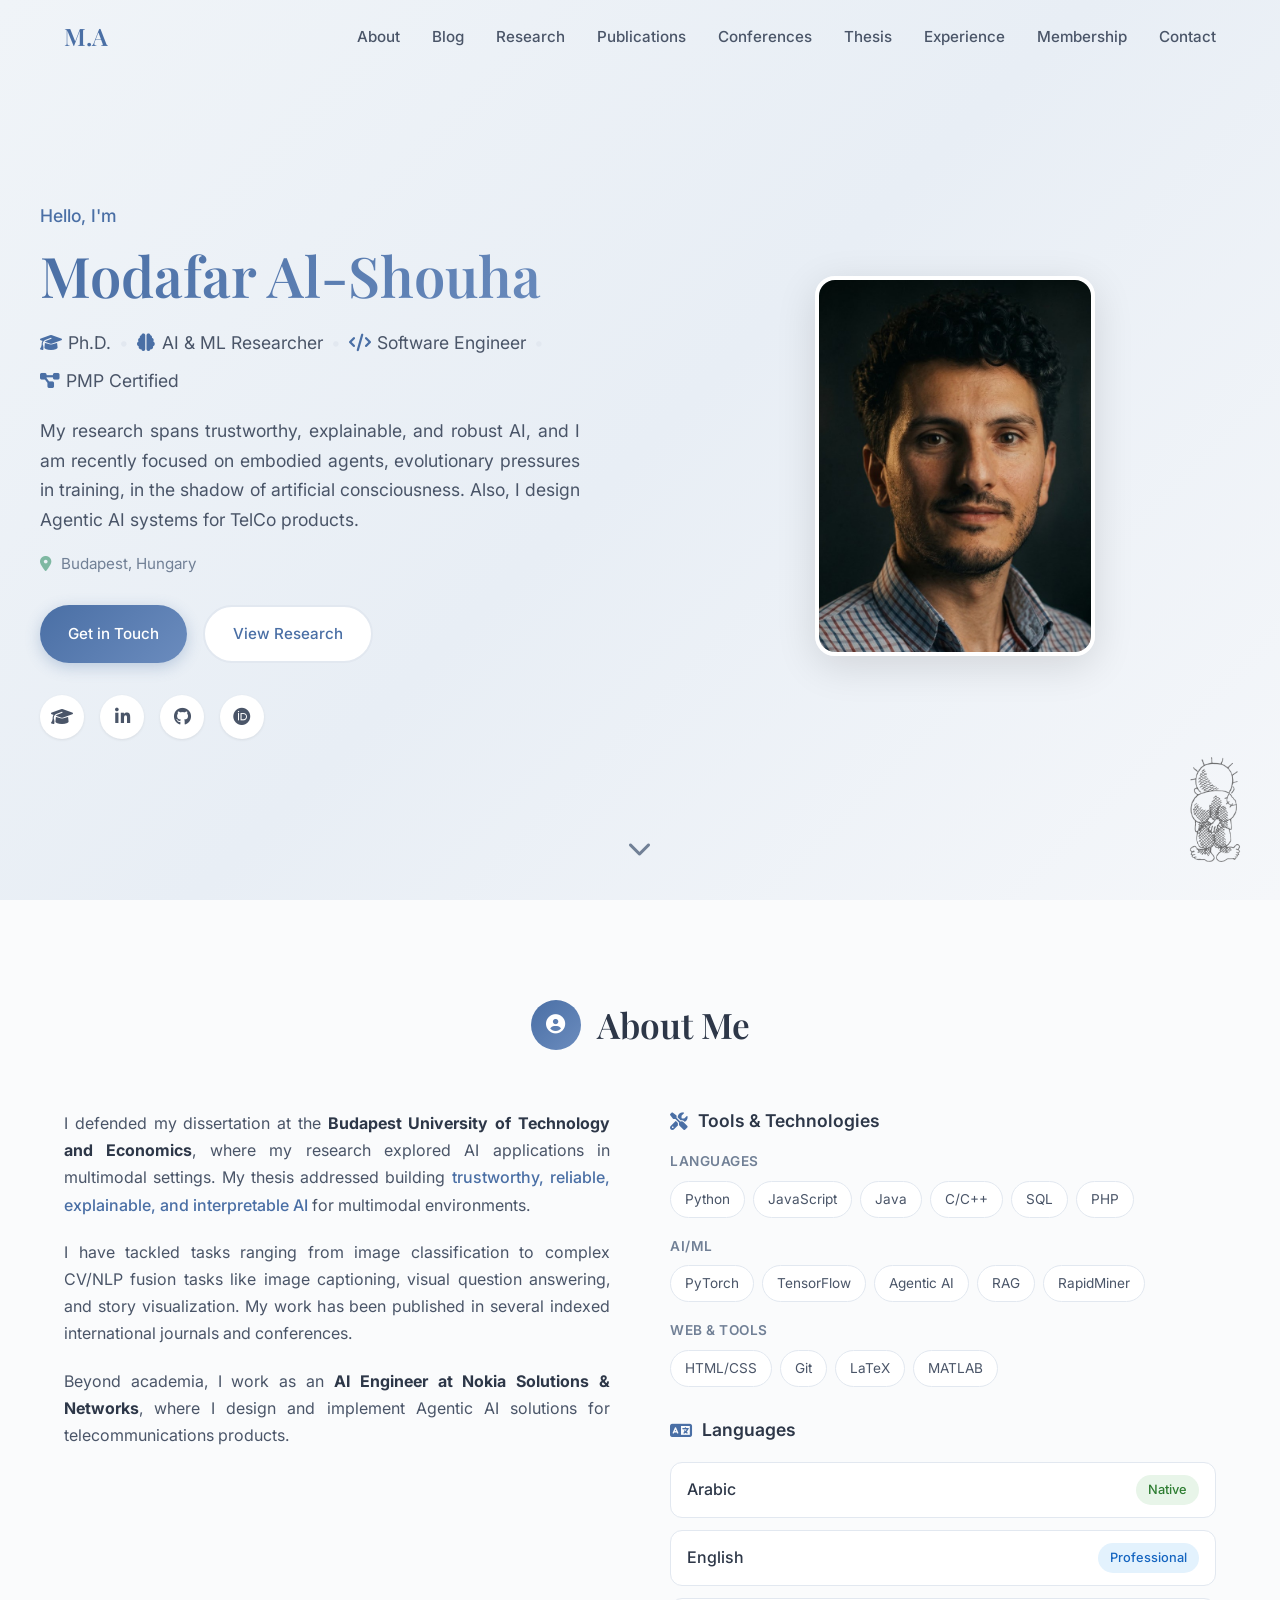
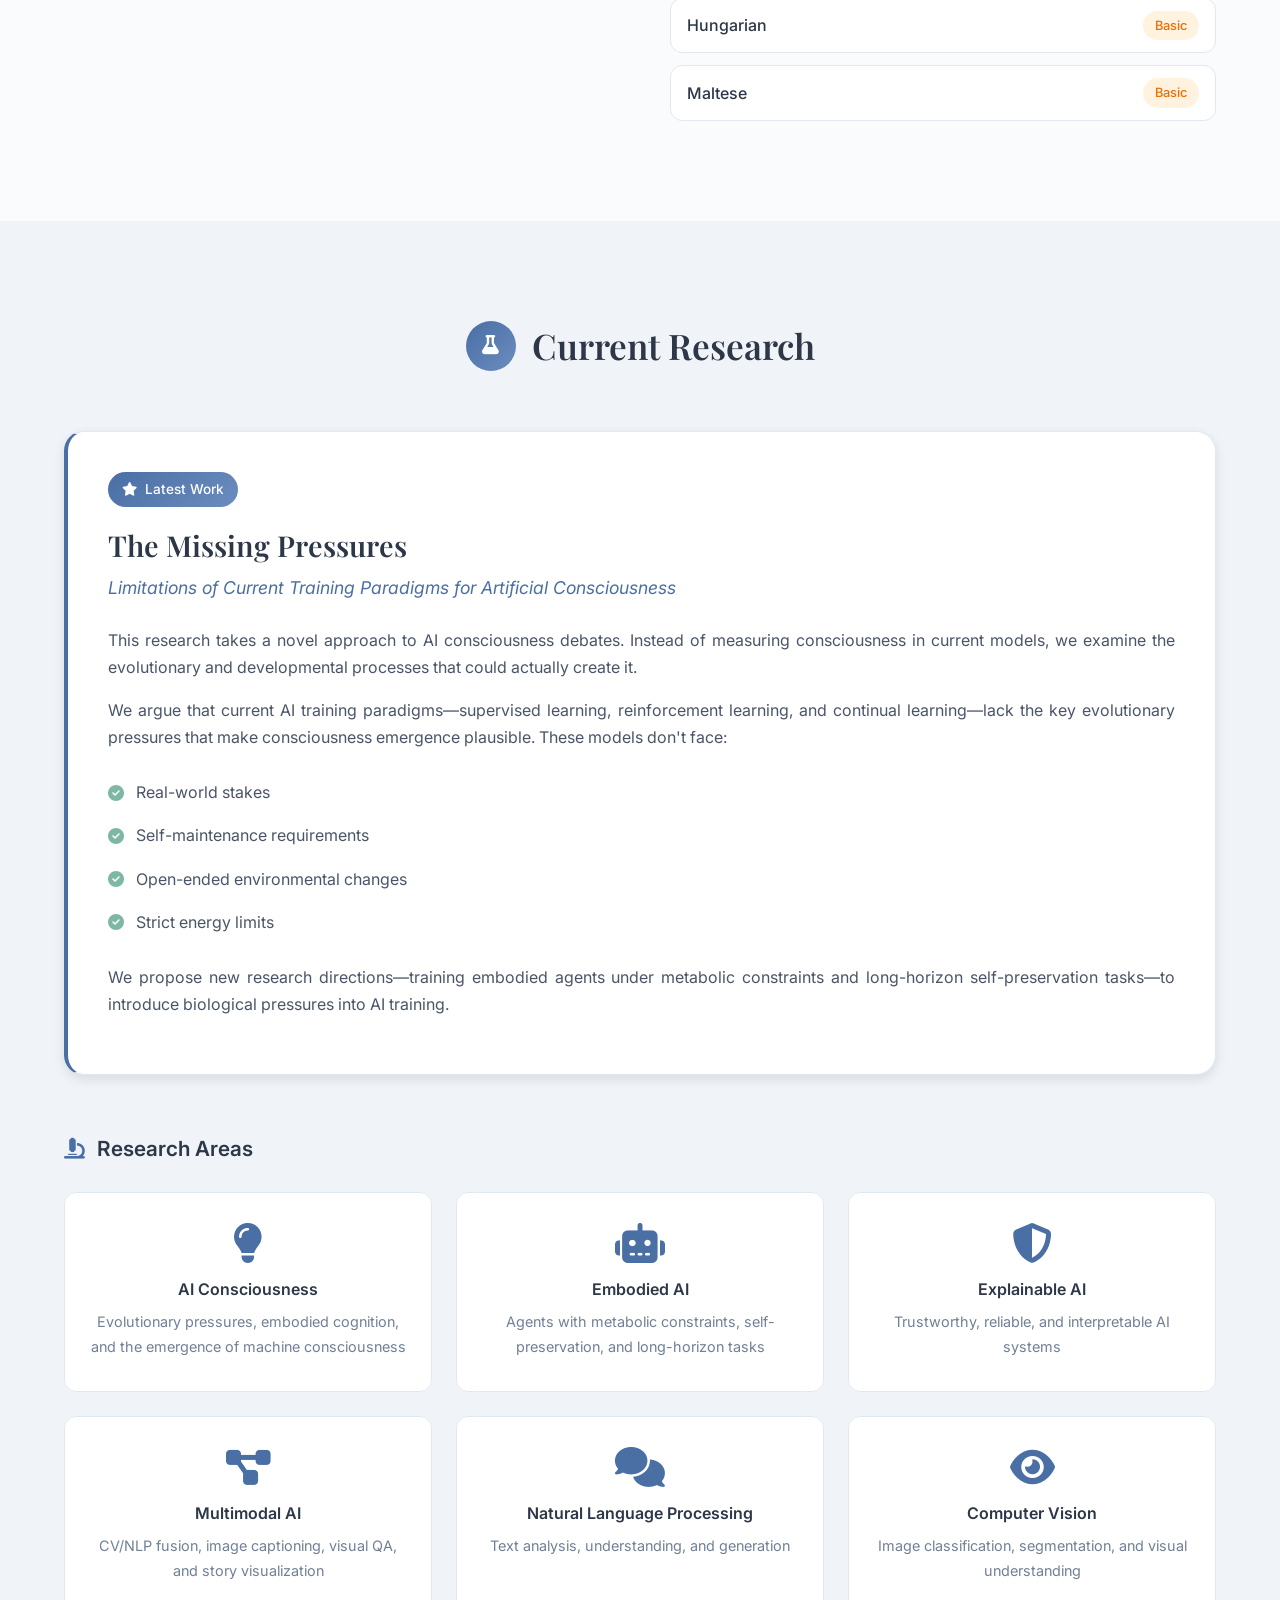
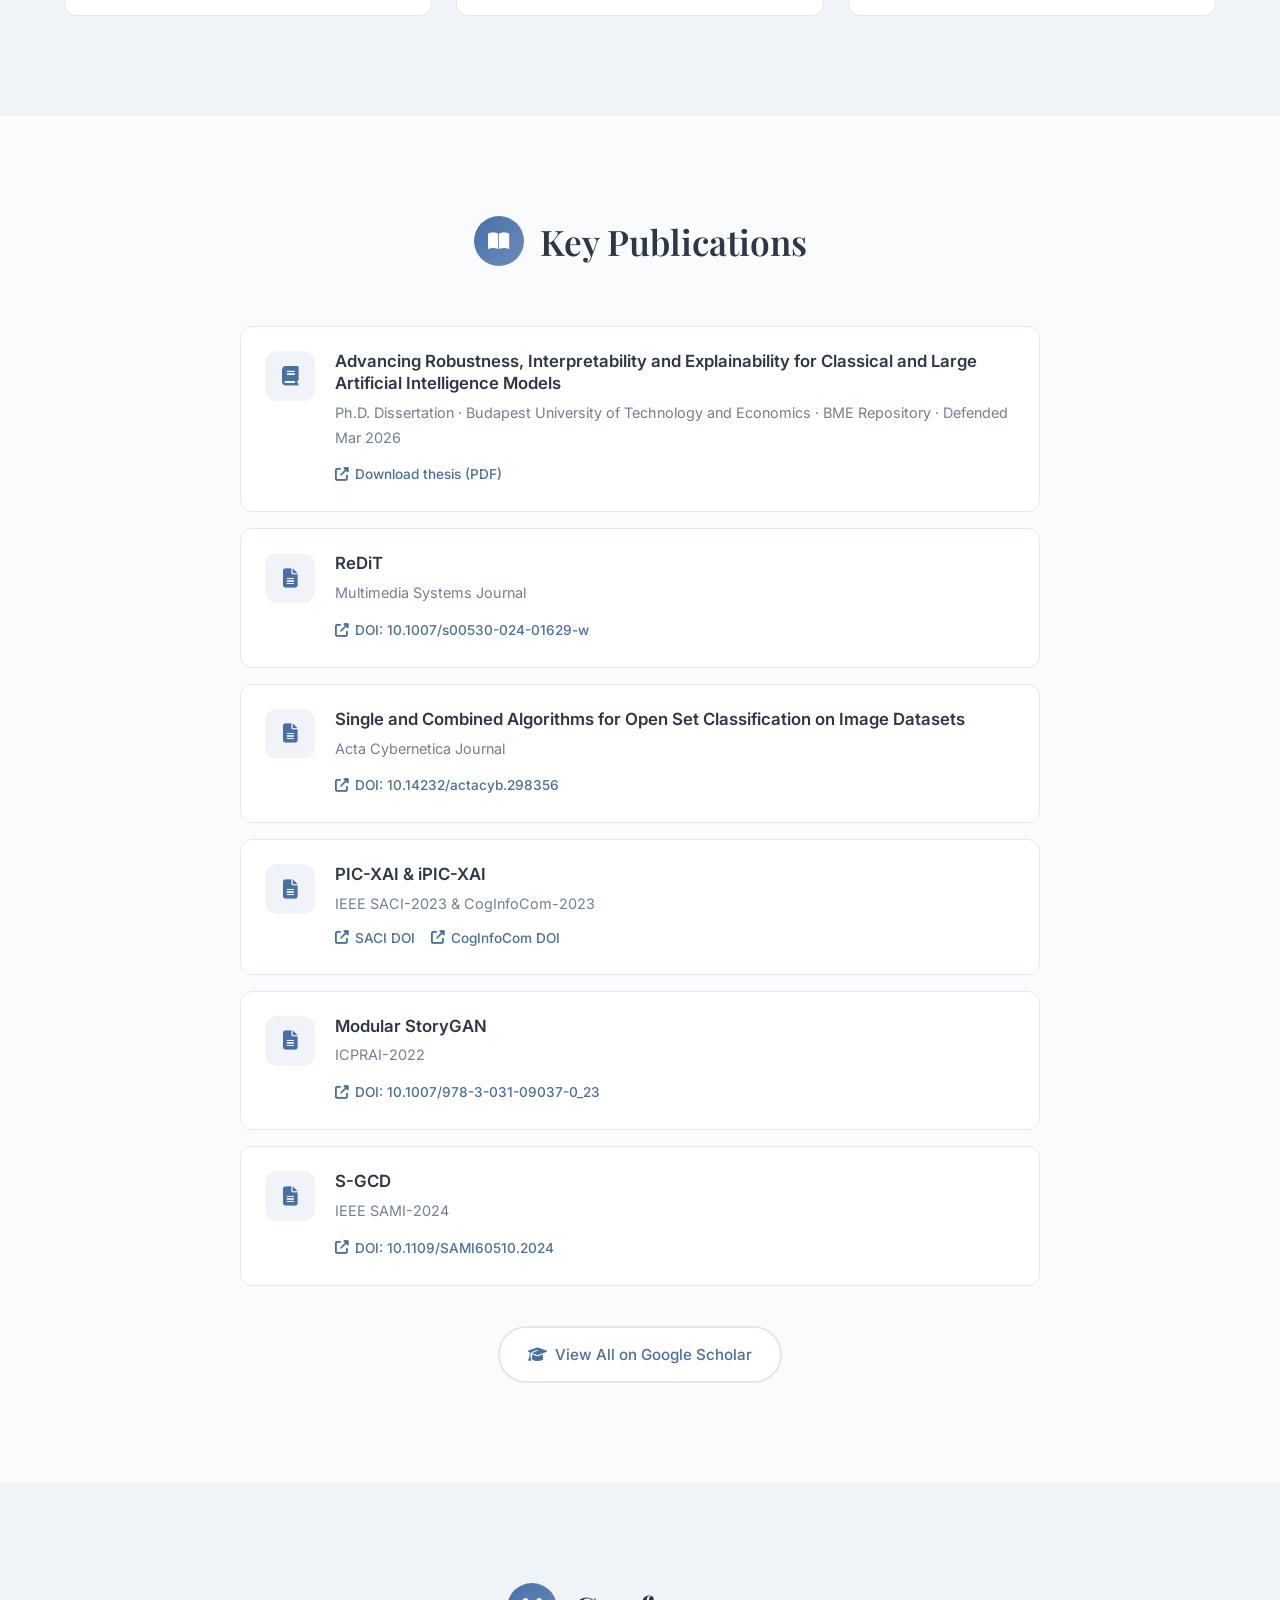
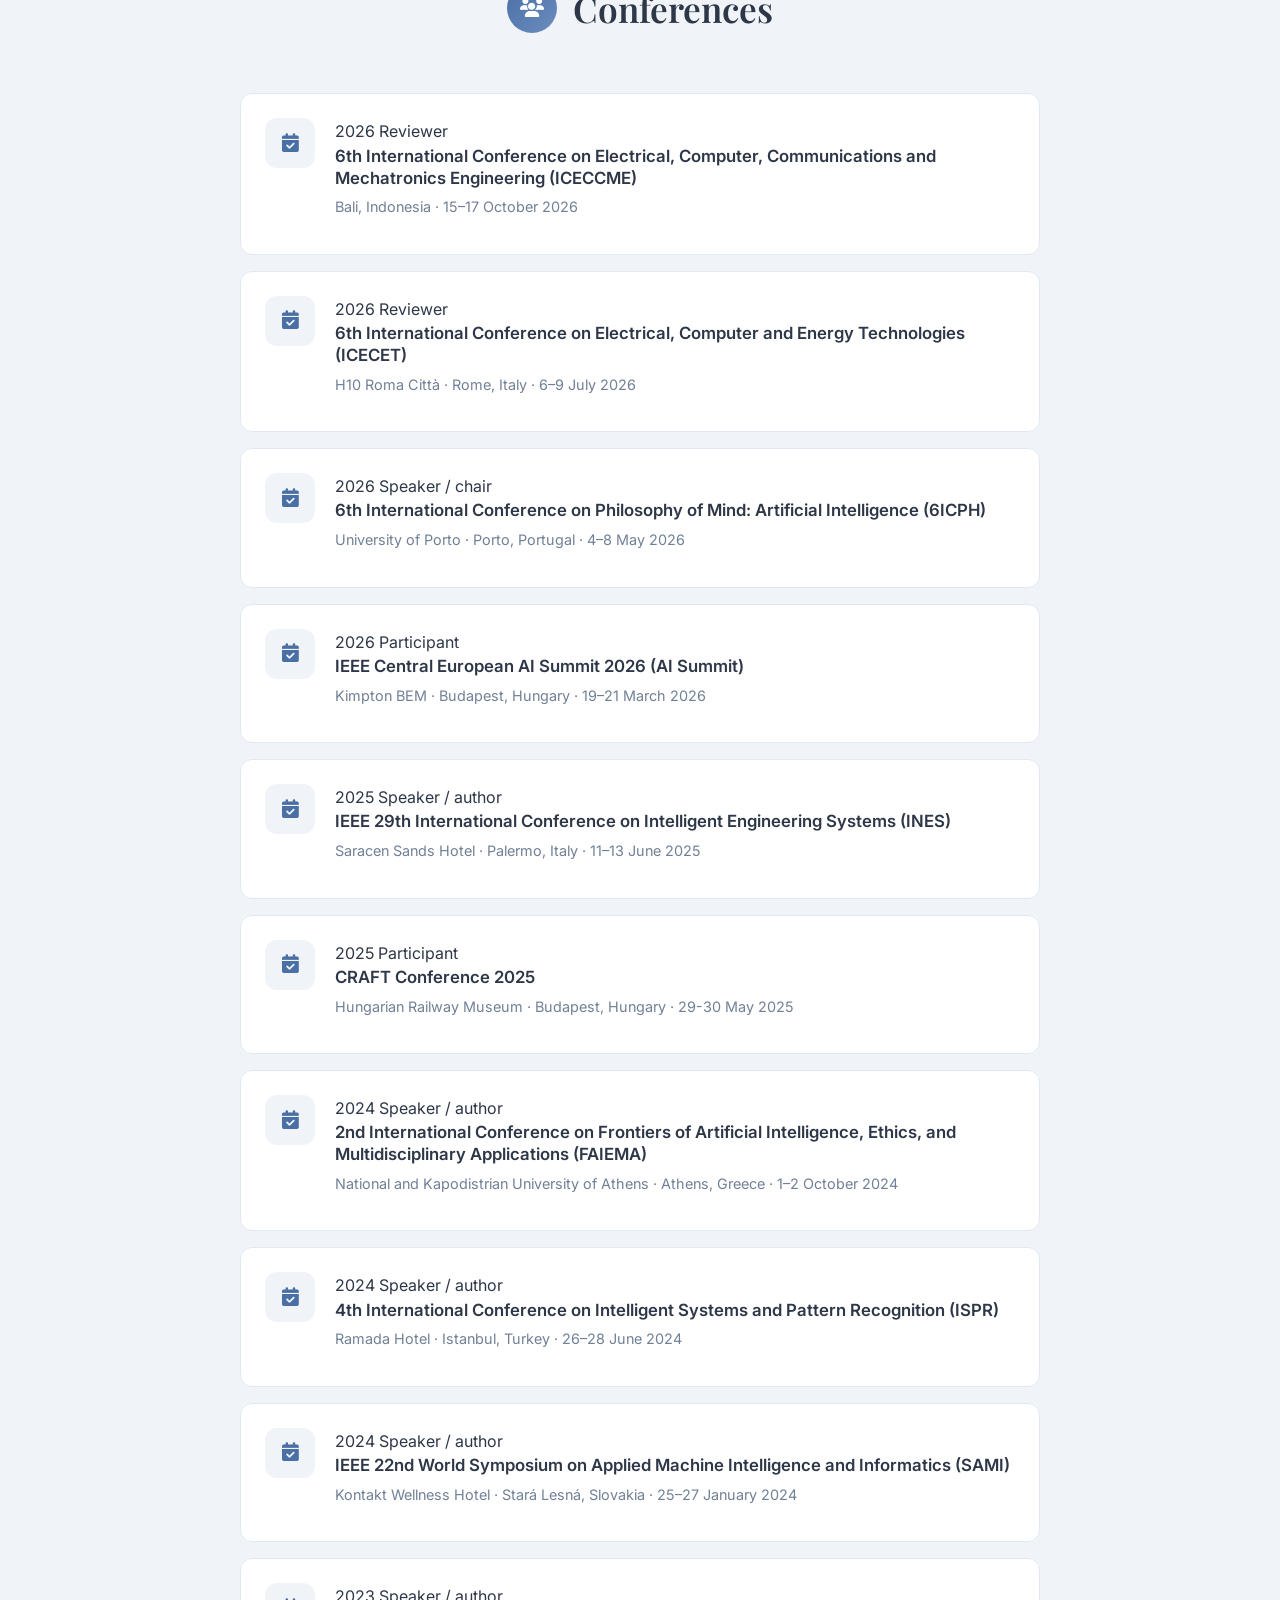
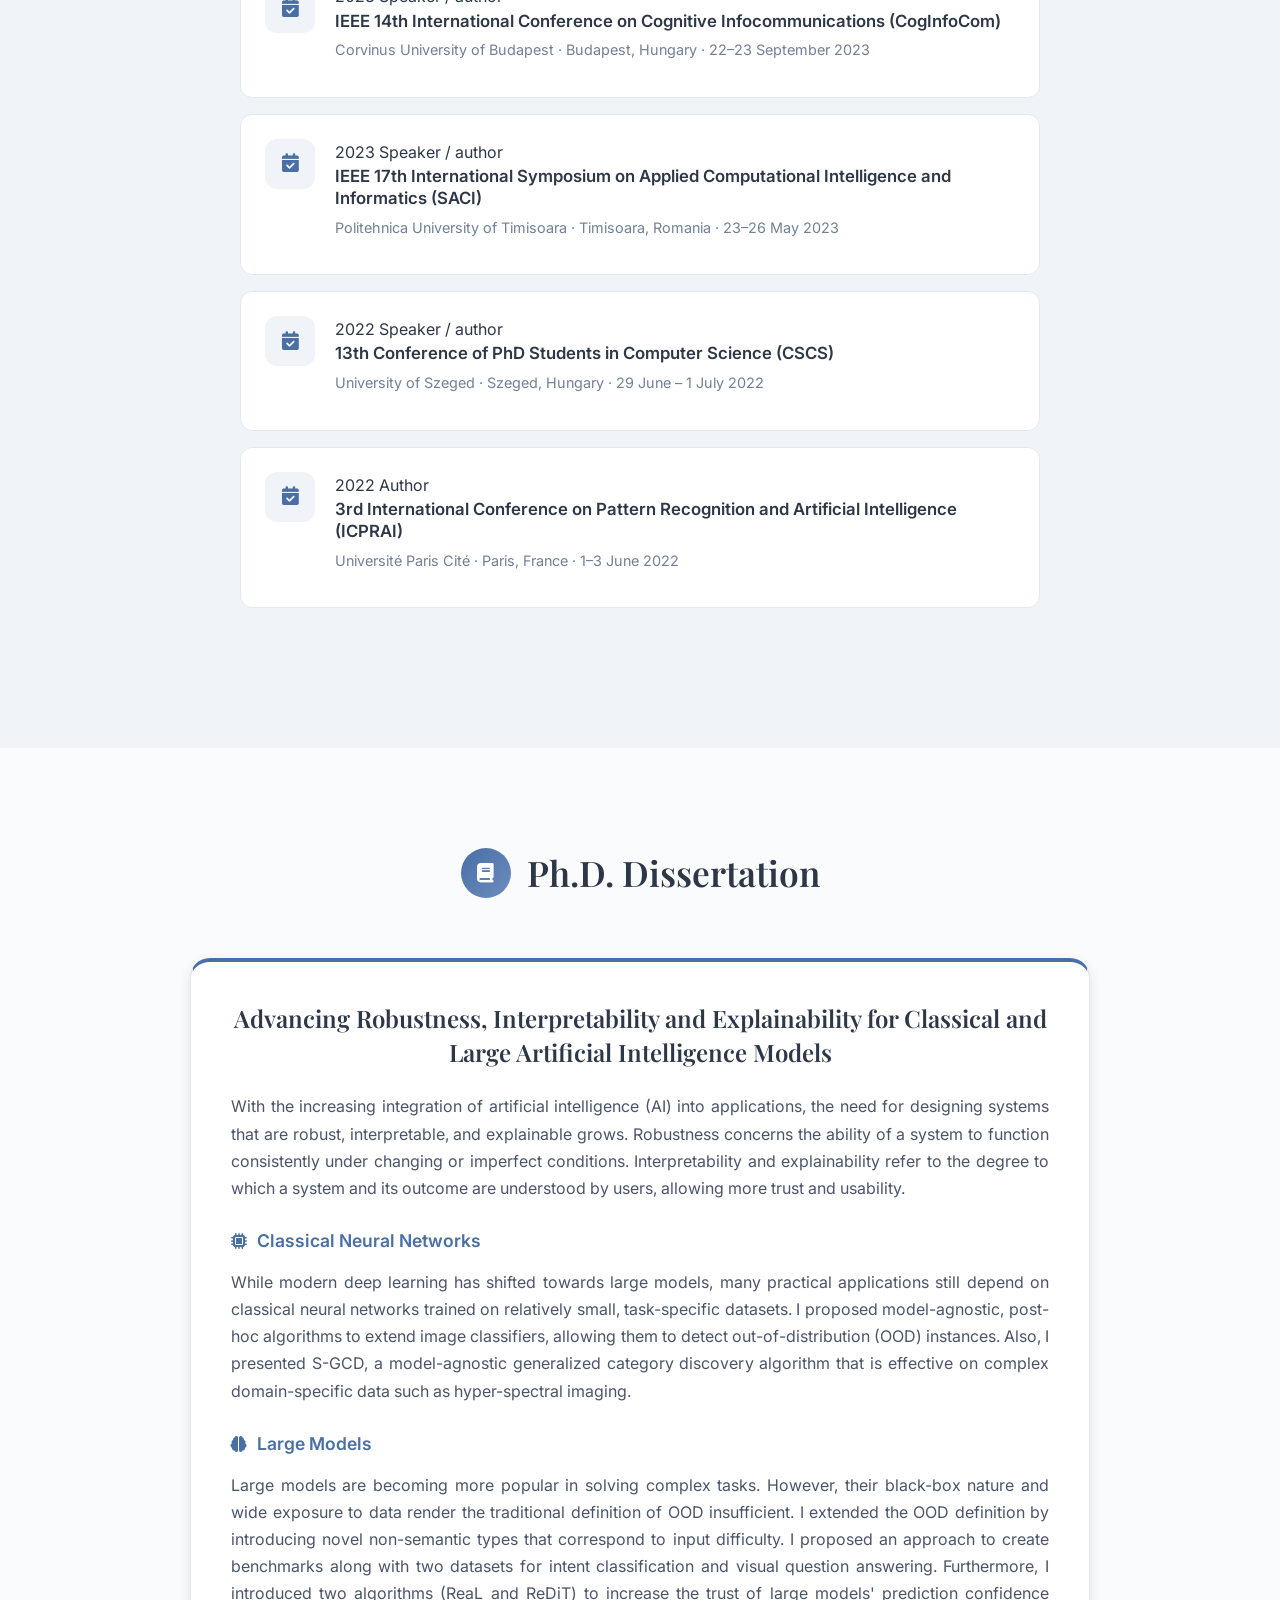
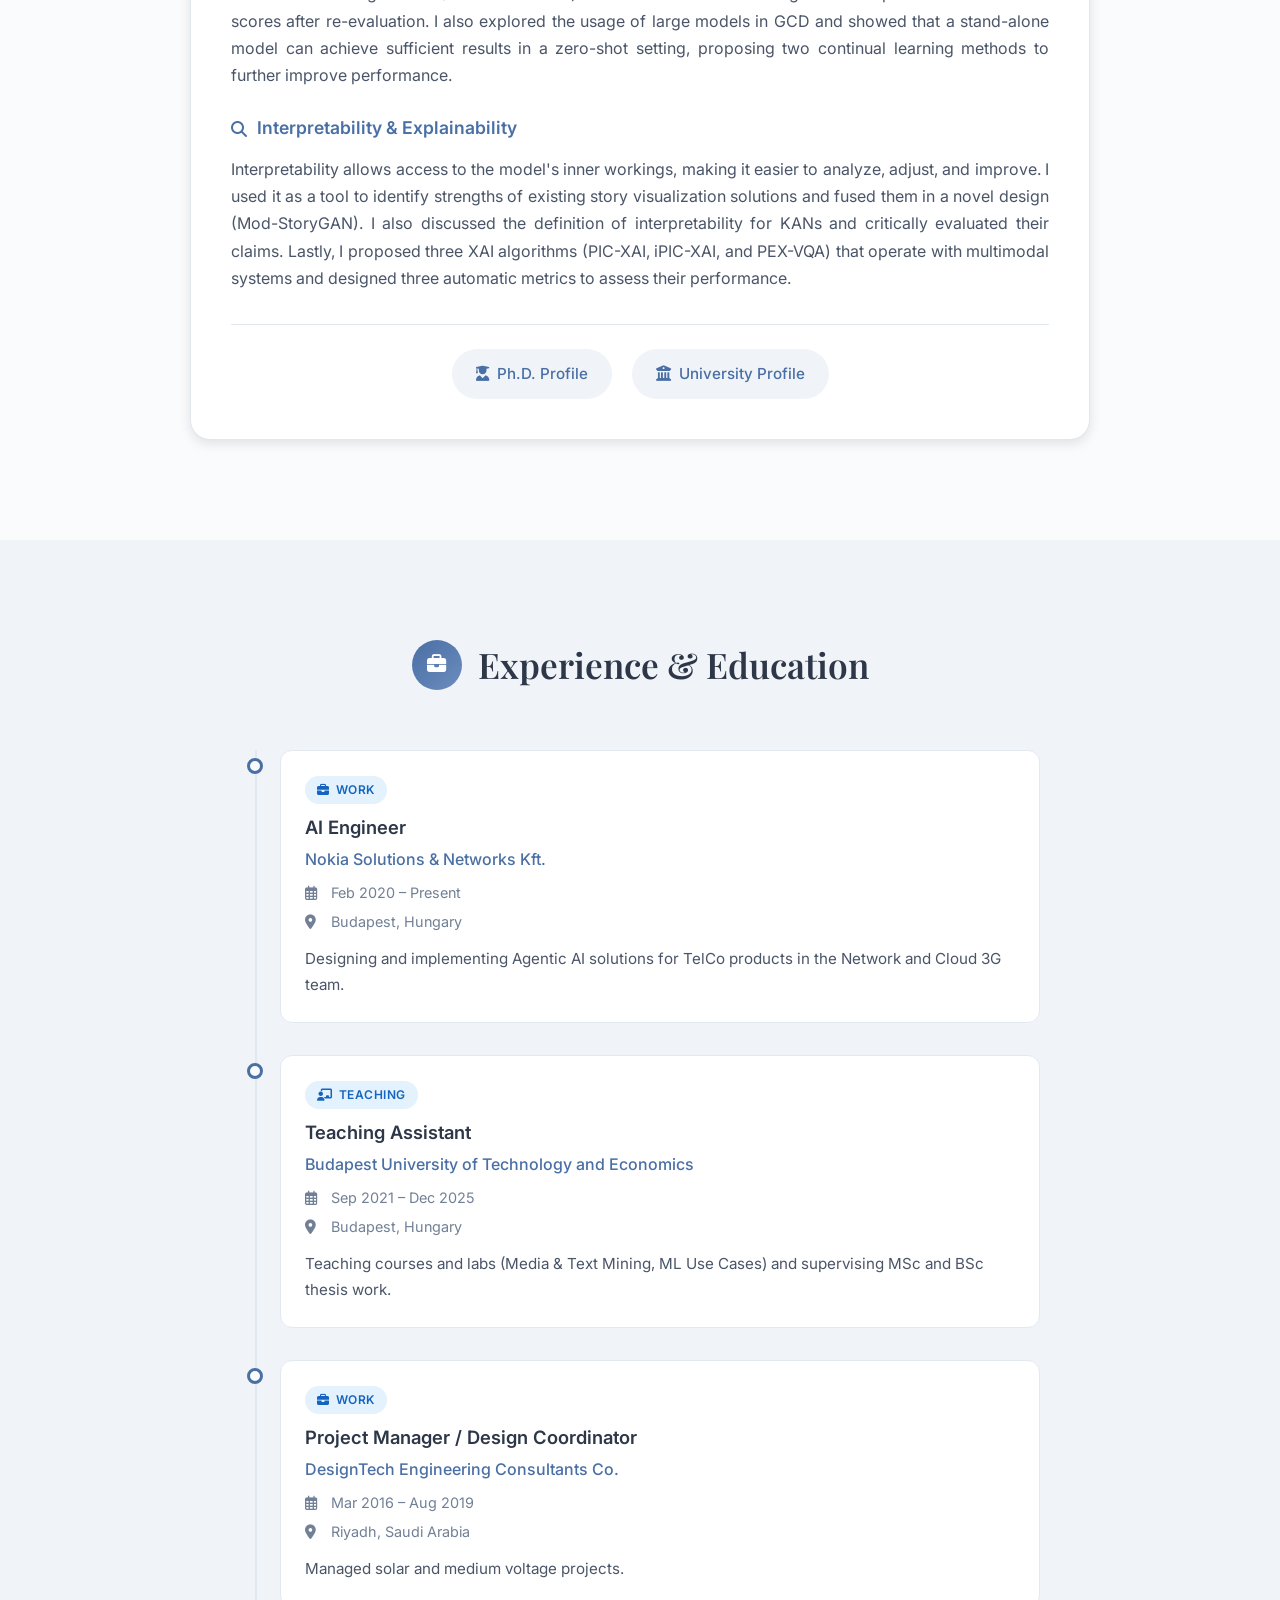
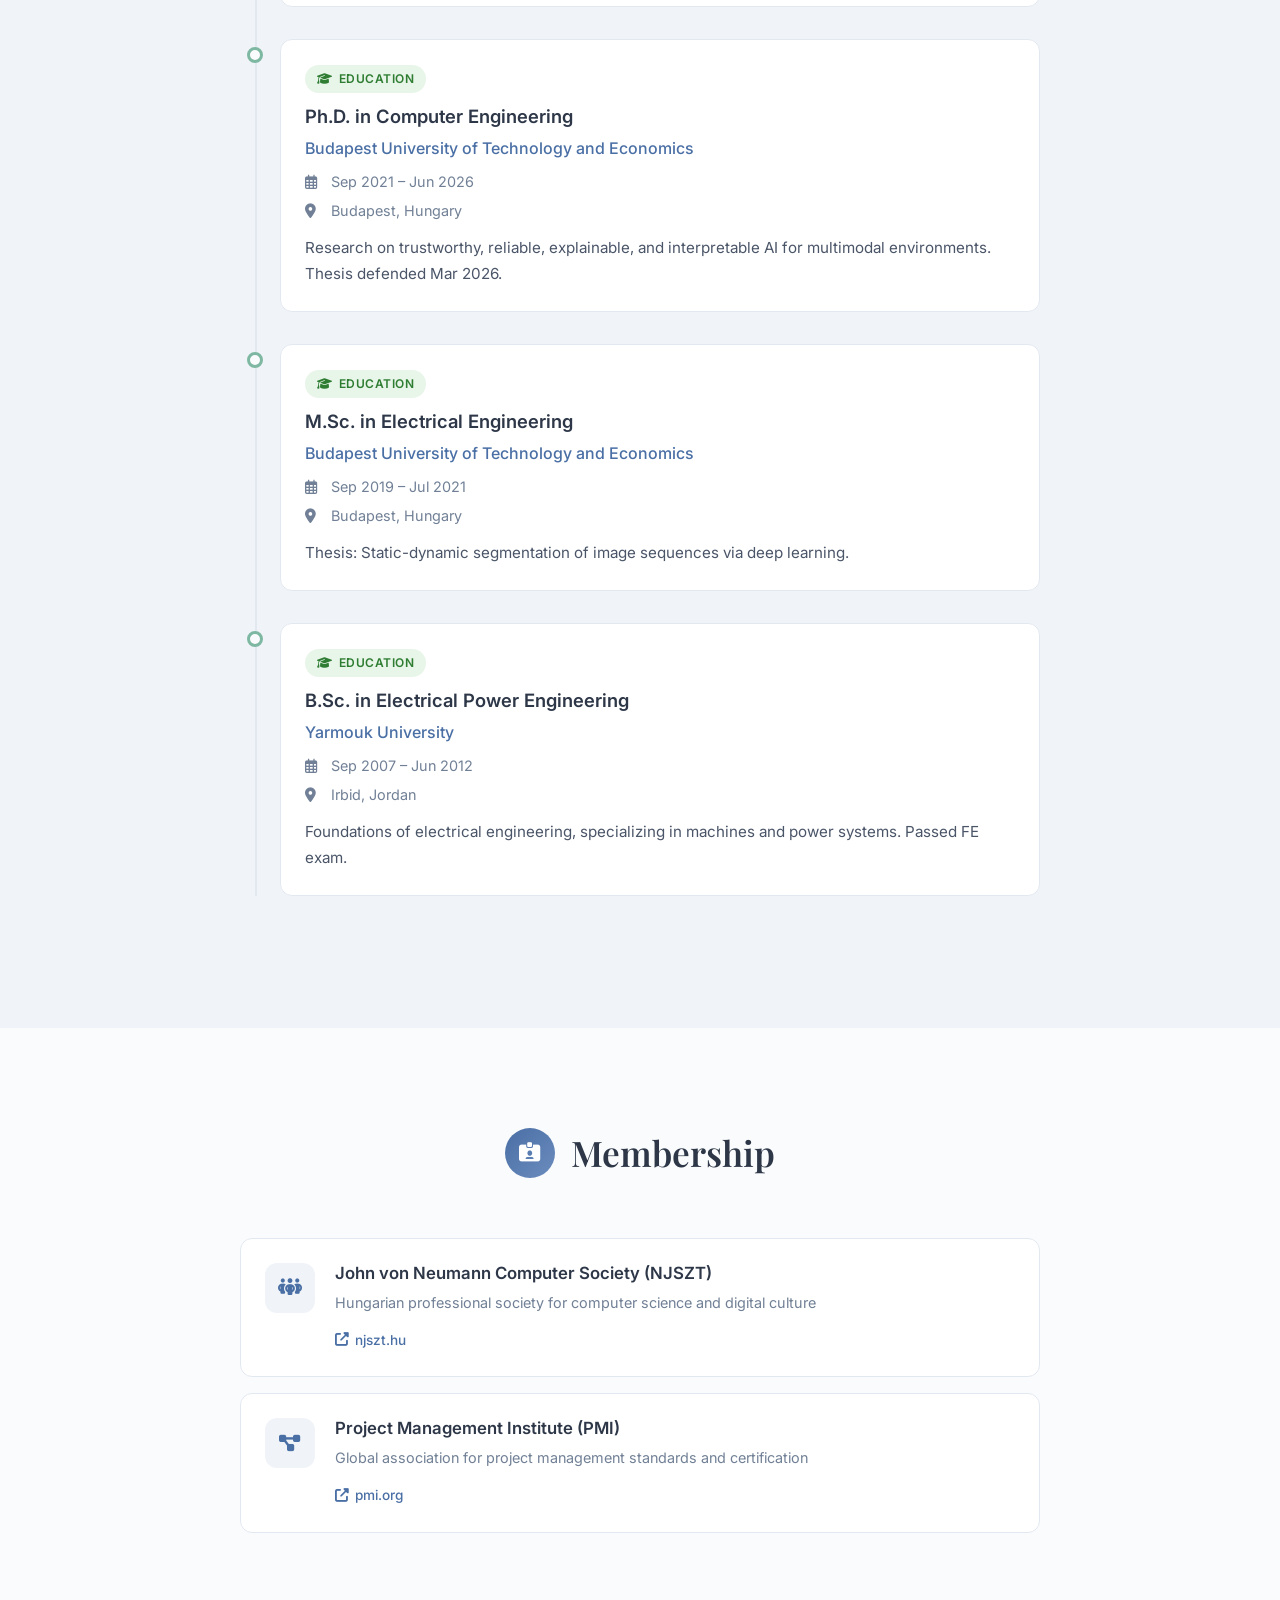
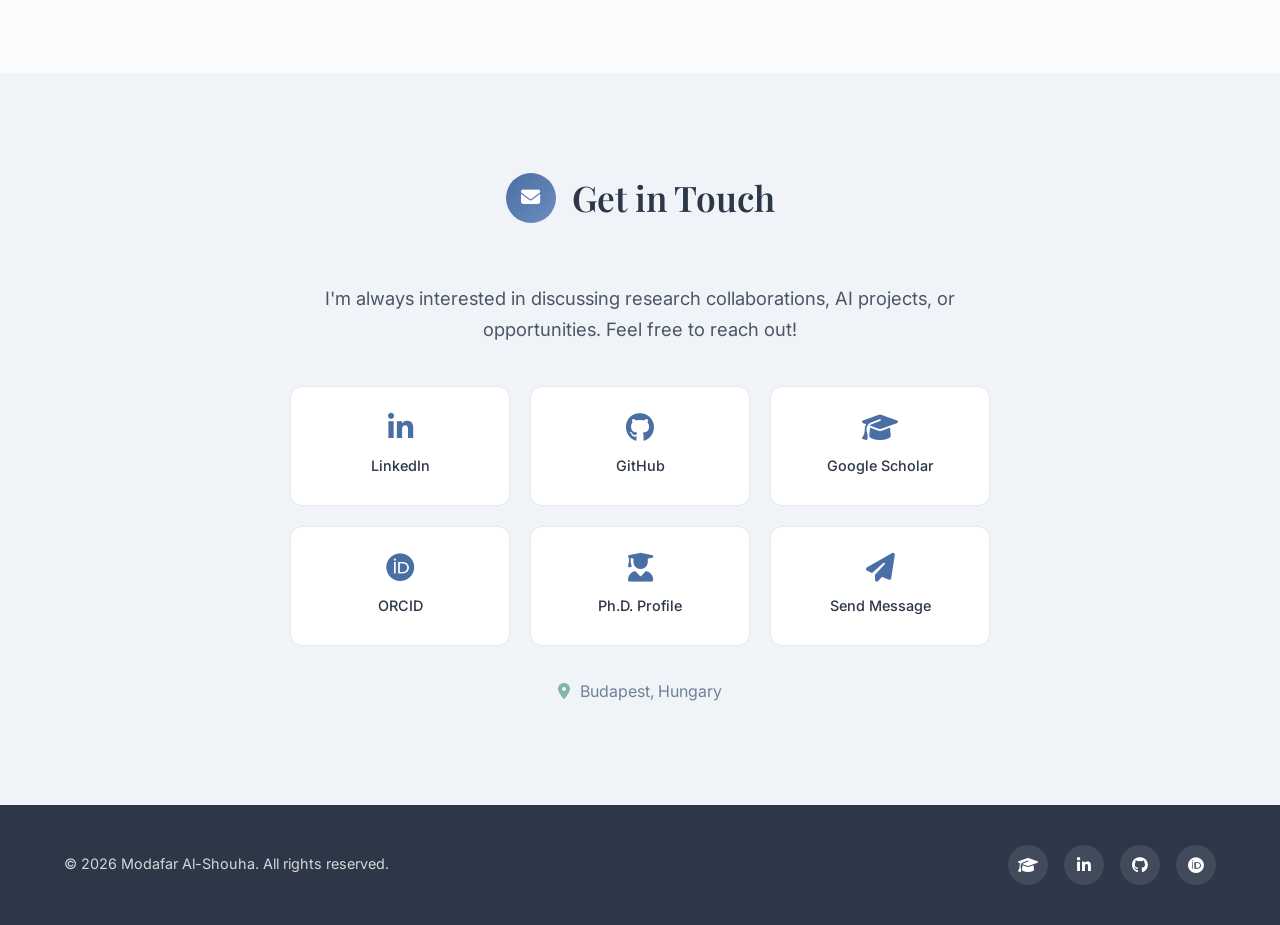
==== index.html @ 0643093e "update conference list" ====
<!DOCTYPE html>
<html lang="en">
<head>
    <meta charset="UTF-8">
    <meta name="viewport" content="width=device-width, initial-scale=1.0">
    <title>Modafar Al-Shouha | Ph.D. · AI & ML</title>
    <meta name="description" content="Modafar Al-Shouha — Ph.D. · AI & ML researcher (thesis defended), Computer Engineering. Agentic AI at Nokia; trustworthy and explainable AI, embodied agents, artificial consciousness. Budapest.">
    <link rel="canonical" href="https://modafarshouha.github.io/">
    <meta property="og:type" content="website">
    <meta property="og:title" content="Modafar Al-Shouha | Ph.D. · AI & ML">
    <meta property="og:description" content="Ph.D. · AI & ML researcher (thesis defended), Computer Engineering. Agentic AI at Nokia; trustworthy AI, embodied agents, artificial consciousness. Budapest.">
    <meta property="og:url" content="https://modafarshouha.github.io/">
    <meta property="og:image" content="https://modafarshouha.github.io/assets/images/personal_photo.png">
    <meta property="og:image:alt" content="Modafar Al-Shouha">
    <meta property="og:locale" content="en_US">
    <meta name="twitter:card" content="summary_large_image">
    <meta name="twitter:title" content="Modafar Al-Shouha | Ph.D. · AI & ML">
    <meta name="twitter:description" content="Ph.D. · AI & ML researcher (thesis defended), Computer Engineering. Agentic AI at Nokia; trustworthy AI, embodied agents, artificial consciousness. Budapest.">
    <meta name="twitter:image" content="https://modafarshouha.github.io/assets/images/personal_photo.png">
    <link rel="stylesheet" href="css/styles.css">
    <link rel="stylesheet" href="https://cdnjs.cloudflare.com/ajax/libs/font-awesome/6.5.1/css/all.min.css">
    <link href="https://fonts.googleapis.com/css2?family=Inter:wght@300;400;500;600;700&family=Playfair+Display:wght@400;500;600&display=swap" rel="stylesheet">
</head>
<body>
    <!-- Navigation -->
    <nav class="navbar">
        <div class="nav-container">
            <a href="#home" class="nav-logo">M.A</a>
            <ul class="nav-menu">
                <li><a href="#about">About</a></li>
                <li><a href="https://modafarshouha.github.io/sloth_blog" target="_blank">Blog</a></li>
                <li><a href="#research">Research</a></li>
                <li><a href="#publications">Publications</a></li>
                <li><a href="#conferences">Conferences</a></li>
                <li><a href="#thesis">Thesis</a></li>
                <li><a href="#experience">Experience</a></li>
                <li><a href="#membership">Membership</a></li>
                <li><a href="#contact">Contact</a></li>
            </ul>
            <button class="nav-toggle" aria-label="Toggle menu">
                <i class="fas fa-bars"></i>
            </button>
        </div>
    </nav>

    <!-- Hero Section -->
    <section id="home" class="hero">
        <div class="hero-content">
            <div class="hero-text">
                <p class="hero-greeting">Hello, I'm</p>
                <h1 class="hero-name">Modafar Al-Shouha</h1>
                <p class="hero-title">
                    <span class="hero-title-part">
                        <i class="fas fa-graduation-cap" aria-hidden="true"></i>
                        <span>Ph.D.</span>
                    </span>
                    <span class="separator" aria-hidden="true">•</span>
                    <span class="hero-title-part">
                        <i class="fas fa-brain" aria-hidden="true"></i>
                        <span>AI & ML Researcher</span>
                    </span>
                    <span class="separator" aria-hidden="true">•</span>
                    <span class="hero-title-part">
                        <i class="fas fa-code" aria-hidden="true"></i>
                        <span>Software Engineer</span>
                    </span>
                    <span class="separator" aria-hidden="true">•</span>
                    <span class="hero-title-part">
                        <i class="fas fa-project-diagram" aria-hidden="true"></i>
                        <span>PMP Certified</span>
                    </span>
                </p>
                <p class="hero-description">
                    My research spans trustworthy, explainable, and robust AI, and I am recently focused on embodied agents, 
                    evolutionary pressures in training, in the shadow of artificial consciousness. Also, I design Agentic AI systems 
                    for TelCo products.
                </p>
                <div class="hero-location">
                    <i class="fas fa-map-marker-alt"></i> Budapest, Hungary
                </div>
                <div class="hero-buttons">
                    <a href="#contact" class="btn btn-primary">Get in Touch</a>
                    <a href="#research" class="btn btn-secondary">View Research</a>
                </div>
                <div class="hero-social">
                    <a href="https://scholar.google.com/citations?user=A75rwHIAAAAJ&hl=de&oi=ao" target="_blank" title="Google Scholar">
                        <i class="fas fa-graduation-cap"></i>
                    </a>
                    <a href="https://www.linkedin.com/in/modafaralshouha/" target="_blank" title="LinkedIn">
                        <i class="fab fa-linkedin-in"></i>
                    </a>
                    <a href="https://github.com/modafarshouha" target="_blank" title="GitHub">
                        <i class="fab fa-github"></i>
                    </a>
                    <a href="https://orcid.org/0000-0003-2051-4036" target="_blank" title="ORCID">
                        <i class="fab fa-orcid"></i>
                    </a>
                </div>
            </div>
            <div class="hero-visual">
                <div class="avatar-container">
                    <img src="assets/images/personal_photo.png" alt="Modafar Al-Shouha" class="profile-photo">
                </div>
            </div>
        </div>
        <div class="scroll-indicator">
            <i class="fas fa-chevron-down"></i>
        </div>
    </section>

    <!-- About Section -->
    <section id="about" class="section about">
        <div class="container">
            <h2 class="section-title">
                <span class="title-icon"><i class="fas fa-user-circle"></i></span>
                About Me
            </h2>
            <div class="about-content">
                <div class="about-text">
                    <p>
                        I defended my dissertation at the <strong>Budapest University of Technology and Economics</strong>, 
                        where my research explored AI applications in multimodal settings. My thesis addressed building 
                        <em>trustworthy, reliable, explainable, and interpretable AI</em> for multimodal environments.
                    </p>
                    <p>
                        I have tackled tasks ranging from image classification to complex CV/NLP fusion tasks like 
                        image captioning, visual question answering, and story visualization. My work has been published 
                        in several indexed international journals and conferences.
                    </p>
                    <p>
                        Beyond academia, I work as an <strong>AI Engineer at Nokia Solutions & Networks</strong>, 
                        where I design and implement Agentic AI solutions for telecommunications products.
                    </p>
                </div>
                <div class="skills-container">
                    <h3><i class="fas fa-tools"></i> Tools & Technologies</h3>
                    <div class="skills-grid">
                        <div class="skill-category">
                            <h4>Languages</h4>
                            <div class="skill-tags">
                                <span class="skill-tag">Python</span>
                                <span class="skill-tag">JavaScript</span>
                                <span class="skill-tag">Java</span>
                                <span class="skill-tag">C/C++</span>
                                <span class="skill-tag">SQL</span>
                                <span class="skill-tag">PHP</span>
                            </div>
                        </div>
                        <div class="skill-category">
                            <h4>AI/ML</h4>
                            <div class="skill-tags">
                                <span class="skill-tag">PyTorch</span>
                                <span class="skill-tag">TensorFlow</span>
                                <span class="skill-tag">Agentic AI</span>
                                <span class="skill-tag">RAG</span>
                                <span class="skill-tag">RapidMiner</span>
                            </div>
                        </div>
                        <div class="skill-category">
                            <h4>Web & Tools</h4>
                            <div class="skill-tags">
                                <span class="skill-tag">HTML/CSS</span>
                                <span class="skill-tag">Git</span>
                                <span class="skill-tag">LaTeX</span>
                                <span class="skill-tag">MATLAB</span>
                            </div>
                        </div>
                    </div>
                    <h3><i class="fas fa-language"></i> Languages</h3>
                    <div class="languages-list">
                        <div class="language-item">
                            <span class="lang-name">Arabic</span>
                            <span class="lang-level native">Native</span>
                        </div>
                        <div class="language-item">
                            <span class="lang-name">English</span>
                            <span class="lang-level proficient">Professional</span>
                        </div>
                        <div class="language-item">
                            <span class="lang-name">Hungarian</span>
                            <span class="lang-level basic">Basic</span>
                        </div>
                        <div class="language-item">
                            <span class="lang-name">Maltese</span>
                            <span class="lang-level basic">Basic</span>
                        </div>
                    </div>
                </div>
            </div>
        </div>
    </section>

    <!-- Current Research Section -->
    <section id="research" class="section research">
        <div class="container">
            <h2 class="section-title">
                <span class="title-icon"><i class="fas fa-flask"></i></span>
                Current Research
            </h2>
            <div class="research-highlight">
                <div class="research-card featured">
                    <div class="research-badge">
                        <i class="fas fa-star"></i> Latest Work
                    </div>
                    <h3>The Missing Pressures</h3>
                    <p class="research-subtitle">Limitations of Current Training Paradigms for Artificial Consciousness</p>
                    <div class="research-description">
                        <p>
                            This research takes a novel approach to AI consciousness debates. Instead of measuring 
                            consciousness in current models, we examine the evolutionary and developmental processes 
                            that could actually create it.
                        </p>
                        <p>
                            We argue that current AI training paradigms—supervised learning, reinforcement learning, 
                            and continual learning—lack the key evolutionary pressures that make consciousness emergence 
                            plausible. These models don't face:
                        </p>
                        <ul class="research-points">
                            <li><i class="fas fa-check-circle"></i> Real-world stakes</li>
                            <li><i class="fas fa-check-circle"></i> Self-maintenance requirements</li>
                            <li><i class="fas fa-check-circle"></i> Open-ended environmental changes</li>
                            <li><i class="fas fa-check-circle"></i> Strict energy limits</li>
                        </ul>
                        <p>
                            We propose new research directions—training embodied agents under metabolic constraints 
                            and long-horizon self-preservation tasks—to introduce biological pressures into AI training.
                        </p>
                    </div>
                </div>
            </div>
            <div class="research-areas">
                <h3><i class="fas fa-microscope"></i> Research Areas</h3>
                <div class="areas-grid">
                    <div class="area-card">
                        <i class="fas fa-lightbulb"></i>
                        <h4>AI Consciousness</h4>
                        <p>Evolutionary pressures, embodied cognition, and the emergence of machine consciousness</p>
                    </div>
                    <div class="area-card">
                        <i class="fas fa-robot"></i>
                        <h4>Embodied AI</h4>
                        <p>Agents with metabolic constraints, self-preservation, and long-horizon tasks</p>
                    </div>
                    <div class="area-card">
                        <i class="fas fa-shield-alt"></i>
                        <h4>Explainable AI</h4>
                        <p>Trustworthy, reliable, and interpretable AI systems</p>
                    </div>
                    <div class="area-card">
                        <i class="fas fa-project-diagram"></i>
                        <h4>Multimodal AI</h4>
                        <p>CV/NLP fusion, image captioning, visual QA, and story visualization</p>
                    </div>
                    <div class="area-card">
                        <i class="fas fa-comments"></i>
                        <h4>Natural Language Processing</h4>
                        <p>Text analysis, understanding, and generation</p>
                    </div>
                    <div class="area-card">
                        <i class="fas fa-eye"></i>
                        <h4>Computer Vision</h4>
                        <p>Image classification, segmentation, and visual understanding</p>
                    </div>
                </div>
            </div>
        </div>
    </section>

    <!-- Publications Section -->
    <section id="publications" class="section publications">
        <div class="container">
            <h2 class="section-title">
                <span class="title-icon"><i class="fas fa-book-open"></i></span>
                Key Publications
            </h2>
            <div class="publications-list">
                <div class="publication-item">
                    <div class="pub-icon"><i class="fas fa-book"></i></div>
                    <div class="pub-content">
                        <h4>Advancing Robustness, Interpretability and Explainability for Classical and Large Artificial Intelligence Models</h4>
                        <p class="pub-venue">Ph.D. Dissertation · Budapest University of Technology and Economics · BME Repository · Defended Mar 2026</p>
                        <a href="https://repozitorium.omikk.bme.hu/bitstreams/0212c678-1c04-4853-829f-a8ea8c316455/download" target="_blank" rel="noopener noreferrer" class="pub-link">
                            <i class="fas fa-external-link-alt"></i> Download thesis (PDF)
                        </a>
                    </div>
                </div>
                <div class="publication-item">
                    <div class="pub-icon"><i class="fas fa-file-alt"></i></div>
                    <div class="pub-content">
                        <h4>ReDiT</h4>
                        <p class="pub-venue">Multimedia Systems Journal</p>
                        <a href="https://doi.org/10.1007/s00530-024-01629-w" target="_blank" class="pub-link">
                            <i class="fas fa-external-link-alt"></i> DOI: 10.1007/s00530-024-01629-w
                        </a>
                    </div>
                </div>
                <div class="publication-item">
                    <div class="pub-icon"><i class="fas fa-file-alt"></i></div>
                    <div class="pub-content">
                        <h4>Single and Combined Algorithms for Open Set Classification on Image Datasets</h4>
                        <p class="pub-venue">Acta Cybernetica Journal</p>
                        <a href="https://doi.org/10.14232/actacyb.298356" target="_blank" class="pub-link">
                            <i class="fas fa-external-link-alt"></i> DOI: 10.14232/actacyb.298356
                        </a>
                    </div>
                </div>
                <div class="publication-item">
                    <div class="pub-icon"><i class="fas fa-file-alt"></i></div>
                    <div class="pub-content">
                        <h4>PIC-XAI & iPIC-XAI</h4>
                        <p class="pub-venue">IEEE SACI-2023 & CogInfoCom-2023</p>
                        <div class="pub-links">
                            <a href="https://doi.org/10.1109/SACI58269.2023.10158563" target="_blank" class="pub-link">
                                <i class="fas fa-external-link-alt"></i> SACI DOI
                            </a>
                            <a href="https://doi.org/10.1109/CogInfoCom59411.2023.10397523" target="_blank" class="pub-link">
                                <i class="fas fa-external-link-alt"></i> CogInfoCom DOI
                            </a>
                        </div>
                    </div>
                </div>
                <div class="publication-item">
                    <div class="pub-icon"><i class="fas fa-file-alt"></i></div>
                    <div class="pub-content">
                        <h4>Modular StoryGAN</h4>
                        <p class="pub-venue">ICPRAI-2022</p>
                        <a href="https://doi.org/10.1007/978-3-031-09037-0_23" target="_blank" class="pub-link">
                            <i class="fas fa-external-link-alt"></i> DOI: 10.1007/978-3-031-09037-0_23
                        </a>
                    </div>
                </div>
                <div class="publication-item">
                    <div class="pub-icon"><i class="fas fa-file-alt"></i></div>
                    <div class="pub-content">
                        <h4>S-GCD</h4>
                        <p class="pub-venue">IEEE SAMI-2024</p>
                        <a href="https://doi.org/10.1109/SAMI60510.2024" target="_blank" class="pub-link">
                            <i class="fas fa-external-link-alt"></i> DOI: 10.1109/SAMI60510.2024
                        </a>
                    </div>
                </div>
            </div>
            <div class="publications-cta">
                <a href="https://scholar.google.com/citations?user=A75rwHIAAAAJ&hl=de&oi=ao" target="_blank" class="btn btn-secondary">
                    <i class="fas fa-graduation-cap"></i> View All on Google Scholar
                </a>
            </div>
        </div>
    </section>

    <!-- Conferences Section -->
    <section id="conferences" class="section conferences">
        <div class="container">
            <h2 class="section-title">
                <span class="title-icon"><i class="fas fa-users"></i></span>
                Conferences
            </h2>
            <div class="publications-list conferences-list">
                <div class="publication-item conference-item">
                    <div class="pub-icon"><i class="fas fa-calendar-check"></i></div>
                    <div class="pub-content">
                        <div class="conference-meta">
                            <span class="conf-year">2026</span>
                            <span class="conf-role reviewer">Reviewer</span>
                        </div>
                        <h4><a href="https://www.iceccme.com/" target="_blank" rel="noopener noreferrer">6th International Conference on Electrical, Computer, Communications and Mechatronics Engineering (ICECCME)</a></h4>
                        <p class="pub-venue">Bali, Indonesia · 15–17 October 2026</p>
                    </div>
                </div>
                <div class="publication-item conference-item">
                    <div class="pub-icon"><i class="fas fa-calendar-check"></i></div>
                    <div class="pub-content">
                        <div class="conference-meta">
                            <span class="conf-year">2026</span>
                            <span class="conf-role reviewer">Reviewer</span>
                        </div>
                        <h4><a href="https://www.icecet.com/home" target="_blank" rel="noopener noreferrer">6th International Conference on Electrical, Computer and Energy Technologies (ICECET)</a></h4>
                        <p class="pub-venue">H10 Roma Città · Rome, Italy · 6–9 July 2026</p>
                    </div>
                </div>
                <div class="publication-item conference-item">
                    <div class="pub-icon"><i class="fas fa-calendar-check"></i></div>
                    <div class="pub-content">
                        <div class="conference-meta">
                            <span class="conf-year">2026</span>
                            <span class="conf-role">Speaker / chair</span>
                        </div>
                        <h4><a href="https://ifilosofia.up.pt/activities/6-international-conference-philosophy-mind" target="_blank" rel="noopener noreferrer">6th International Conference on Philosophy of Mind: Artificial Intelligence (6ICPH)</a></h4>
                        <p class="pub-venue">University of Porto · Porto, Portugal · 4–8 May 2026</p>
                    </div>
                </div>
                <div class="publication-item conference-item">
                    <div class="pub-icon"><i class="fas fa-calendar-check"></i></div>
                    <div class="pub-content">
                        <div class="conference-meta">
                            <span class="conf-year">2026</span>
                            <span class="conf-role participant">Participant</span>
                        </div>
                        <h4><a href="https://aisummit.uni-obuda.hu/" target="_blank" rel="noopener noreferrer">IEEE Central European AI Summit 2026 (AI Summit)</a></h4>
                        <p class="pub-venue">Kimpton BEM · Budapest, Hungary · 19–21 March 2026</p>
                    </div>
                </div>
                <div class="publication-item conference-item">
                    <div class="pub-icon"><i class="fas fa-calendar-check"></i></div>
                    <div class="pub-content">
                        <div class="conference-meta">
                            <span class="conf-year">2025</span>
                            <span class="conf-role">Speaker / author</span>
                        </div>
                        <h4><a href="http://www.ines-conf.org/ines-conf/2025index.html" target="_blank" rel="noopener noreferrer">IEEE 29th International Conference on Intelligent Engineering Systems (INES)</a></h4>
                        <p class="pub-venue">Saracen Sands Hotel · Palermo, Italy · 11–13 June 2025</p>
                    </div>
                </div>
                <div class="publication-item conference-item">
                    <div class="pub-icon"><i class="fas fa-calendar-check"></i></div>
                    <div class="pub-content">
                        <div class="conference-meta">
                            <span class="conf-year">2025</span>
                            <span class="conf-role participant">Participant</span>
                        </div>
                        <h4><a href="https://craft-conf.com/2025" target="_blank" rel="noopener noreferrer">CRAFT Conference 2025</a></h4>
                        <p class="pub-venue">Hungarian Railway Museum · Budapest, Hungary · 29-30 May 2025</p>
                    </div>
                </div>
                <div class="publication-item conference-item">
                    <div class="pub-icon"><i class="fas fa-calendar-check"></i></div>
                    <div class="pub-content">
                        <div class="conference-meta">
                            <span class="conf-year">2024</span>
                            <span class="conf-role">Speaker / author</span>
                        </div>
                        <h4><a href="https://www.faiema.org/2024" target="_blank" rel="noopener noreferrer">2nd International Conference on Frontiers of Artificial Intelligence, Ethics, and Multidisciplinary Applications (FAIEMA)</a></h4>
                        <p class="pub-venue">National and Kapodistrian University of Athens · Athens, Greece · 1–2 October 2024</p>
                    </div>
                </div>
                <div class="publication-item conference-item">
                    <div class="pub-icon"><i class="fas fa-calendar-check"></i></div>
                    <div class="pub-content">
                        <div class="conference-meta">
                            <span class="conf-year">2024</span>
                            <span class="conf-role">Speaker / author</span>
                        </div>
                        <h4><a href="https://ispr2024.sciencesconf.org/?lang=en" target="_blank" rel="noopener noreferrer">4th International Conference on Intelligent Systems and Pattern Recognition (ISPR)</a></h4>
                        <p class="pub-venue">Ramada Hotel · Istanbul, Turkey · 26–28 June 2024</p>
                    </div>
                </div>
                <div class="publication-item conference-item">
                    <div class="pub-icon"><i class="fas fa-calendar-check"></i></div>
                    <div class="pub-content">
                        <div class="conference-meta">
                            <span class="conf-year">2024</span>
                            <span class="conf-role">Speaker / author</span>
                        </div>
                        <h4><a href="https://conf.uni-obuda.hu/sami2024/" target="_blank" rel="noopener noreferrer">IEEE 22nd World Symposium on Applied Machine Intelligence and Informatics (SAMI)</a></h4>
                        <p class="pub-venue">Kontakt Wellness Hotel · Stará Lesná, Slovakia · 25–27 January 2024</p>
                    </div>
                </div>
                <div class="publication-item conference-item">
                    <div class="pub-icon"><i class="fas fa-calendar-check"></i></div>
                    <div class="pub-content">
                        <div class="conference-meta">
                            <span class="conf-year">2023</span>
                            <span class="conf-role">Speaker / author</span>
                        </div>
                        <h4><a href="https://scitope.com/coginfocom23/" target="_blank" rel="noopener noreferrer">IEEE 14th International Conference on Cognitive Infocommunications (CogInfoCom)</a></h4>
                        <p class="pub-venue">Corvinus University of Budapest · Budapest, Hungary · 22–23 September 2023</p>
                    </div>
                </div>
                <div class="publication-item conference-item">
                    <div class="pub-icon"><i class="fas fa-calendar-check"></i></div>
                    <div class="pub-content">
                        <div class="conference-meta">
                            <span class="conf-year">2023</span>
                            <span class="conf-role">Speaker / author</span>
                        </div>
                        <h4><a href="https://conf.uni-obuda.hu/saci2023/index.html" target="_blank" rel="noopener noreferrer">IEEE 17th International Symposium on Applied Computational Intelligence and Informatics (SACI)</a></h4>
                        <p class="pub-venue">Politehnica University of Timisoara · Timisoara, Romania · 23–26 May 2023</p>
                    </div>
                </div>
                <div class="publication-item conference-item">
                    <div class="pub-icon"><i class="fas fa-calendar-check"></i></div>
                    <div class="pub-content">
                        <div class="conference-meta">
                            <span class="conf-year">2022</span>
                            <span class="conf-role">Speaker / author</span>
                        </div>
                        <h4><a href="https://www.inf.u-szeged.hu/~cscs/cscs2022/thirdann.php" target="_blank" rel="noopener noreferrer">13th Conference of PhD Students in Computer Science (CSCS)</a></h4>
                        <p class="pub-venue">University of Szeged · Szeged, Hungary · 29 June – 1 July 2022</p>
                    </div>
                </div>
                <div class="publication-item conference-item">
                    <div class="pub-icon"><i class="fas fa-calendar-check"></i></div>
                    <div class="pub-content">
                        <div class="conference-meta">
                            <span class="conf-year">2022</span>
                            <span class="conf-role">Author</span>
                        </div>
                        <h4><a href="https://icprai2022.sciencesconf.org/" target="_blank" rel="noopener noreferrer">3rd International Conference on Pattern Recognition and Artificial Intelligence (ICPRAI)</a></h4>
                        <p class="pub-venue">Université Paris Cité · Paris, France · 1–3 June 2022</p>
                    </div>
                </div>
            </div>
        </div>
    </section>

    <!-- PhD Thesis Section -->
    <section id="thesis" class="section thesis">
        <div class="container">
            <h2 class="section-title">
                <span class="title-icon"><i class="fas fa-book"></i></span>
                Ph.D. Dissertation
            </h2>
            <div class="thesis-content">
                <div class="thesis-card">
                    <h3>Advancing Robustness, Interpretability and Explainability for Classical and Large Artificial Intelligence Models</h3>
                    <div class="thesis-abstract">
                        <p>
                            With the increasing integration of artificial intelligence (AI) into applications, the need for designing systems that are robust, interpretable, and explainable grows. Robustness concerns the ability of a system to function consistently under changing or imperfect conditions. Interpretability and explainability refer to the degree to which a system and its outcome are understood by users, allowing more trust and usability.
                        </p>
                        
                        <h4><i class="fas fa-microchip"></i> Classical Neural Networks</h4>
                        <p>
                            While modern deep learning has shifted towards large models, many practical applications still depend on classical neural networks trained on relatively small, task-specific datasets. I proposed model-agnostic, post-hoc algorithms to extend image classifiers, allowing them to detect out-of-distribution (OOD) instances. Also, I presented S-GCD, a model-agnostic generalized category discovery algorithm that is effective on complex domain-specific data such as hyper-spectral imaging.
                        </p>
                        
                        <h4><i class="fas fa-brain"></i> Large Models</h4>
                        <p>
                            Large models are becoming more popular in solving complex tasks. However, their black-box nature and wide exposure to data render the traditional definition of OOD insufficient. I extended the OOD definition by introducing novel non-semantic types that correspond to input difficulty. I proposed an approach to create benchmarks along with two datasets for intent classification and visual question answering. Furthermore, I introduced two algorithms (ReaL and ReDiT) to increase the trust of large models' prediction confidence scores after re-evaluation. I also explored the usage of large models in GCD and showed that a stand-alone model can achieve sufficient results in a zero-shot setting, proposing two continual learning methods to further improve performance.
                        </p>
                        
                        <h4><i class="fas fa-search"></i> Interpretability & Explainability</h4>
                        <p>
                            Interpretability allows access to the model's inner workings, making it easier to analyze, adjust, and improve. I used it as a tool to identify strengths of existing story visualization solutions and fused them in a novel design (Mod-StoryGAN). I also discussed the definition of interpretability for KANs and critically evaluated their claims. Lastly, I proposed three XAI algorithms (PIC-XAI, iPIC-XAI, and PEX-VQA) that operate with multimodal systems and designed three automatic metrics to assess their performance.
                        </p>
                    </div>
                    <div class="thesis-links">
                        <a href="https://doktori.hu/doktori-kepzes/szemelyek/41050/" target="_blank" class="thesis-link">
                            <i class="fas fa-user-graduate"></i> Ph.D. Profile
                        </a>
                        <a href="https://www.tmit.bme.hu/node/3274?language=en" target="_blank" class="thesis-link">
                            <i class="fas fa-university"></i> University Profile
                        </a>
                    </div>
                </div>
            </div>
        </div>
    </section>

    <!-- Experience Section -->
    <section id="experience" class="section experience">
        <div class="container">
            <h2 class="section-title">
                <span class="title-icon"><i class="fas fa-briefcase"></i></span>
                Experience & Education
            </h2>
            <div class="timeline-container">
                <div class="timeline">
                    <!-- Experience -->
                    <div class="timeline-item">
                        <div class="timeline-marker work"></div>
                        <div class="timeline-content">
                            <span class="timeline-badge work"><i class="fas fa-briefcase"></i> Work</span>
                            <h4>AI Engineer</h4>
                            <p class="timeline-company">Nokia Solutions & Networks Kft.</p>
                            <p class="timeline-period"><i class="far fa-calendar-alt"></i> Feb 2020 – Present</p>
                            <p class="timeline-location"><i class="fas fa-map-marker-alt"></i> Budapest, Hungary</p>
                            <p class="timeline-desc">Designing and implementing Agentic AI solutions for TelCo products in the Network and Cloud 3G team.</p>
                        </div>
                    </div>
                    <div class="timeline-item">
                        <div class="timeline-marker work"></div>
                        <div class="timeline-content">
                            <span class="timeline-badge work"><i class="fas fa-chalkboard-teacher"></i> Teaching</span>
                            <h4>Teaching Assistant</h4>
                            <p class="timeline-company">Budapest University of Technology and Economics</p>
                            <p class="timeline-period"><i class="far fa-calendar-alt"></i> Sep 2021 – Dec 2025</p>
                            <p class="timeline-location"><i class="fas fa-map-marker-alt"></i> Budapest, Hungary</p>
                            <p class="timeline-desc">Teaching courses and labs (Media & Text Mining, ML Use Cases) and supervising MSc and BSc thesis work.</p>
                        </div>
                    </div>
                    <div class="timeline-item">
                        <div class="timeline-marker work"></div>
                        <div class="timeline-content">
                            <span class="timeline-badge work"><i class="fas fa-briefcase"></i> Work</span>
                            <h4>Project Manager / Design Coordinator</h4>
                            <p class="timeline-company">DesignTech Engineering Consultants Co.</p>
                            <p class="timeline-period"><i class="far fa-calendar-alt"></i> Mar 2016 – Aug 2019</p>
                            <p class="timeline-location"><i class="fas fa-map-marker-alt"></i> Riyadh, Saudi Arabia</p>
                            <p class="timeline-desc">Managed solar and medium voltage projects.</p>
                        </div>
                    </div>
                    <!-- Education -->
                    <div class="timeline-item">
                        <div class="timeline-marker education"></div>
                        <div class="timeline-content">
                            <span class="timeline-badge education"><i class="fas fa-graduation-cap"></i> Education</span>
                            <h4>Ph.D. in Computer Engineering</h4>
                            <p class="timeline-company">Budapest University of Technology and Economics</p>
                            <p class="timeline-period"><i class="far fa-calendar-alt"></i> Sep 2021 – Jun 2026</p>
                            <p class="timeline-location"><i class="fas fa-map-marker-alt"></i> Budapest, Hungary</p>
                            <p class="timeline-desc">Research on trustworthy, reliable, explainable, and interpretable AI for multimodal environments. Thesis defended Mar 2026.</p>
                        </div>
                    </div>
                    <div class="timeline-item">
                        <div class="timeline-marker education"></div>
                        <div class="timeline-content">
                            <span class="timeline-badge education"><i class="fas fa-graduation-cap"></i> Education</span>
                            <h4>M.Sc. in Electrical Engineering</h4>
                            <p class="timeline-company">Budapest University of Technology and Economics</p>
                            <p class="timeline-period"><i class="far fa-calendar-alt"></i> Sep 2019 – Jul 2021</p>
                            <p class="timeline-location"><i class="fas fa-map-marker-alt"></i> Budapest, Hungary</p>
                            <p class="timeline-desc">Thesis: Static-dynamic segmentation of image sequences via deep learning.</p>
                        </div>
                    </div>
                    <div class="timeline-item">
                        <div class="timeline-marker education"></div>
                        <div class="timeline-content">
                            <span class="timeline-badge education"><i class="fas fa-graduation-cap"></i> Education</span>
                            <h4>B.Sc. in Electrical Power Engineering</h4>
                            <p class="timeline-company">Yarmouk University</p>
                            <p class="timeline-period"><i class="far fa-calendar-alt"></i> Sep 2007 – Jun 2012</p>
                            <p class="timeline-location"><i class="fas fa-map-marker-alt"></i> Irbid, Jordan</p>
                            <p class="timeline-desc">Foundations of electrical engineering, specializing in machines and power systems. Passed FE exam.</p>
                        </div>
                    </div>
                </div>
            </div>
        </div>
    </section>

    <!-- Membership Section -->
    <section id="membership" class="section membership">
        <div class="container">
            <h2 class="section-title">
                <span class="title-icon"><i class="fas fa-id-card-clip"></i></span>
                Membership
            </h2>
            <div class="publications-list memberships-list">
                <div class="publication-item membership-item">
                    <div class="pub-icon"><i class="fas fa-people-group"></i></div>
                    <div class="pub-content">
                        <h4>John von Neumann Computer Society (NJSZT)</h4>
                        <p class="pub-venue">Hungarian professional society for computer science and digital culture</p>
                        <a href="https://njszt.hu/en" target="_blank" rel="noopener noreferrer" class="pub-link">
                            <i class="fas fa-external-link-alt"></i> njszt.hu
                        </a>
                    </div>
                </div>
                <div class="publication-item membership-item">
                    <div class="pub-icon"><i class="fas fa-diagram-project"></i></div>
                    <div class="pub-content">
                        <h4>Project Management Institute (PMI)</h4>
                        <p class="pub-venue">Global association for project management standards and certification</p>
                        <a href="https://www.pmi.org" target="_blank" rel="noopener noreferrer" class="pub-link">
                            <i class="fas fa-external-link-alt"></i> pmi.org
                        </a>
                    </div>
                </div>
            </div>
        </div>
    </section>

    <!-- Contact Section -->
    <section id="contact" class="section contact">
        <div class="container">
            <h2 class="section-title">
                <span class="title-icon"><i class="fas fa-envelope"></i></span>
                Get in Touch
            </h2>
            <div class="contact-content">
                <p class="contact-intro">
                    I'm always interested in discussing research collaborations, AI projects, or opportunities. 
                    Feel free to reach out!
                </p>
                <div class="contact-cards">
                    <a href="https://www.linkedin.com/in/modafaralshouha/" target="_blank" class="contact-card">
                        <i class="fab fa-linkedin-in"></i>
                        <span>LinkedIn</span>
                    </a>
                    <a href="https://github.com/modafarshouha" target="_blank" class="contact-card">
                        <i class="fab fa-github"></i>
                        <span>GitHub</span>
                    </a>
                    <a href="https://scholar.google.com/citations?user=A75rwHIAAAAJ&hl=de&oi=ao" target="_blank" class="contact-card">
                        <i class="fas fa-graduation-cap"></i>
                        <span>Google Scholar</span>
                    </a>
                    <a href="https://orcid.org/0000-0003-2051-4036" target="_blank" class="contact-card">
                        <i class="fab fa-orcid"></i>
                        <span>ORCID</span>
                    </a>
                    <a href="https://doktori.hu/doktori-kepzes/szemelyek/41050/" target="_blank" class="contact-card">
                        <i class="fas fa-user-graduate"></i>
                        <span>Ph.D. Profile</span>
                    </a>
                    <a href="contact.html" class="contact-card" target="_blank">
                        <i class="fas fa-paper-plane"></i>
                        <span>Send Message</span>
                    </a>
                </div>
                <div class="contact-location">
                    <i class="fas fa-map-marker-alt"></i>
                    <span>Budapest, Hungary</span>
                </div>
            </div>
        </div>
    </section>

    <!-- Handala Icon - Bottom Right -->
    <a href="https://en.wikipedia.org/wiki/Handala" target="_blank" class="handala-fixed" title="Handala - Symbol of Palestinian identity">
        <img src="assets/images/handala.png" alt="Handala">
    </a>

    <!-- Footer -->
    <footer class="footer">
        <div class="container">
            <div class="footer-content">
                <p>&copy; 2026 Modafar Al-Shouha. All rights reserved.</p>
                <div class="footer-social">
                    <a href="https://scholar.google.com/citations?user=A75rwHIAAAAJ&hl=de&oi=ao" target="_blank" title="Google Scholar">
                        <i class="fas fa-graduation-cap"></i>
                    </a>
                    <a href="https://www.linkedin.com/in/modafaralshouha/" target="_blank" title="LinkedIn">
                        <i class="fab fa-linkedin-in"></i>
                    </a>
                    <a href="https://github.com/modafarshouha" target="_blank" title="GitHub">
                        <i class="fab fa-github"></i>
                    </a>
                    <a href="https://orcid.org/0000-0003-2051-4036" target="_blank" title="ORCID">
                        <i class="fab fa-orcid"></i>
                    </a>
                </div>
            </div>
        </div>
    </footer>

    <script>
        // Mobile menu toggle
        const navToggle = document.querySelector('.nav-toggle');
        const navMenu = document.querySelector('.nav-menu');

        navToggle.addEventListener('click', () => {
            navMenu.classList.toggle('active');
        });

        // Close menu when clicking a link
        document.querySelectorAll('.nav-menu a').forEach(link => {
            link.addEventListener('click', () => {
                navMenu.classList.remove('active');
            });
        });

        // Smooth scrolling for navigation links
        document.querySelectorAll('a[href^="#"]').forEach(anchor => {
            anchor.addEventListener('click', function (e) {
                e.preventDefault();
                const target = document.querySelector(this.getAttribute('href'));
                if (target) {
                    target.scrollIntoView({
                        behavior: 'smooth',
                        block: 'start'
                    });
                }
            });
        });

        // Navbar background on scroll
        window.addEventListener('scroll', () => {
            const navbar = document.querySelector('.navbar');
            if (window.scrollY > 50) {
                navbar.classList.add('scrolled');
            } else {
                navbar.classList.remove('scrolled');
            }
        });

        // Animate elements on scroll
        const observerOptions = {
            threshold: 0.1,
            rootMargin: '0px 0px -50px 0px'
        };

        const observer = new IntersectionObserver((entries) => {
            entries.forEach(entry => {
                if (entry.isIntersecting) {
                    entry.target.classList.add('animate-in');
                }
            });
        }, observerOptions);

        document.querySelectorAll('.timeline-item, .publication-item, .area-card, .contact-card').forEach(el => {
            observer.observe(el);
        });
    </script>
</body>
</html>
---- css/styles.css ----
/* ===== CSS Variables - Calm Theme ===== */
:root {
    --primary-color: #4a6fa5;
    --primary-light: #6b8cbe;
    --primary-dark: #3a5a8a;
    --secondary-color: #7eb8a2;
    --accent-color: #e8b86d;
    --text-primary: #2d3748;
    --text-secondary: #4a5568;
    --text-light: #718096;
    --bg-primary: #fafbfc;
    --bg-secondary: #f0f4f8;
    --bg-card: #ffffff;
    --border-color: #e2e8f0;
    --shadow-sm: 0 1px 3px rgba(0, 0, 0, 0.08);
    --shadow-md: 0 4px 12px rgba(0, 0, 0, 0.1);
    --shadow-lg: 0 10px 40px rgba(0, 0, 0, 0.12);
    --gradient-primary: linear-gradient(135deg, #4a6fa5 0%, #6b8cbe 100%);
    --gradient-hero: linear-gradient(135deg, #f0f4f8 0%, #e8eef5 50%, #f5f7fa 100%);
    --transition-fast: 0.2s ease;
    --transition-normal: 0.3s ease;
    --border-radius: 12px;
    --border-radius-lg: 20px;
}

/* ===== Reset & Base ===== */
*, *::before, *::after {
    margin: 0;
    padding: 0;
    box-sizing: border-box;
}

html {
    scroll-behavior: smooth;
}

body {
    font-family: 'Inter', -apple-system, BlinkMacSystemFont, 'Segoe UI', Roboto, sans-serif;
    font-size: 16px;
    line-height: 1.7;
    color: var(--text-primary);
    background-color: var(--bg-primary);
    overflow-x: hidden;
}

h1, h2, h3, h4, h5, h6 {
    font-family: 'Playfair Display', Georgia, serif;
    font-weight: 600;
    line-height: 1.3;
}

a {
    text-decoration: none;
    color: inherit;
    transition: var(--transition-fast);
}

img {
    max-width: 100%;
    height: auto;
}

.container {
    max-width: 1200px;
    margin: 0 auto;
    padding: 0 24px;
}

/* ===== Navigation ===== */
.navbar {
    position: fixed;
    top: 0;
    left: 0;
    right: 0;
    z-index: 1000;
    padding: 16px 0;
    transition: var(--transition-normal);
    background: transparent;
}

.navbar.scrolled {
    background: rgba(255, 255, 255, 0.95);
    backdrop-filter: blur(10px);
    box-shadow: var(--shadow-sm);
    padding: 12px 0;
}

.nav-container {
    max-width: 1200px;
    margin: 0 auto;
    padding: 0 24px;
    display: flex;
    justify-content: space-between;
    align-items: center;
}

.nav-logo {
    font-family: 'Playfair Display', serif;
    font-size: 1.5rem;
    font-weight: 600;
    color: var(--primary-color);
}

.nav-menu {
    display: flex;
    list-style: none;
    gap: 32px;
}

.nav-menu a {
    font-size: 0.95rem;
    font-weight: 500;
    color: var(--text-secondary);
    position: relative;
    padding: 4px 0;
}

.nav-menu a::after {
    content: '';
    position: absolute;
    bottom: 0;
    left: 0;
    width: 0;
    height: 2px;
    background: var(--primary-color);
    transition: var(--transition-fast);
}

.nav-menu a:hover {
    color: var(--primary-color);
}

.nav-menu a:hover::after {
    width: 100%;
}

.nav-toggle {
    display: none;
    background: none;
    border: none;
    font-size: 1.5rem;
    color: var(--text-primary);
    cursor: pointer;
}

/* ===== Hero Section ===== */
.hero {
    min-height: 100vh;
    display: flex;
    flex-direction: column;
    justify-content: center;
    align-items: center;
    background: var(--gradient-hero);
    padding: 100px 24px 60px;
    position: relative;
}

.hero-content {
    max-width: 1200px;
    width: 100%;
    display: grid;
    grid-template-columns: 1fr 1fr;
    gap: 60px;
    align-items: center;
}

.hero-greeting {
    font-size: 1.1rem;
    color: var(--primary-color);
    font-weight: 500;
    margin-bottom: 8px;
}

.hero-name {
    font-size: 3.5rem;
    color: var(--text-primary);
    margin-bottom: 16px;
    background: var(--gradient-primary);
    -webkit-background-clip: text;
    -webkit-text-fill-color: transparent;
    background-clip: text;
}

.hero-title {
    font-size: 1.1rem;
    color: var(--text-secondary);
    margin-bottom: 20px;
    display: flex;
    flex-wrap: wrap;
    align-items: center;
    gap: 8px;
}

.hero-title-part {
    display: inline-flex;
    align-items: center;
    gap: 0.4rem;
    white-space: nowrap;
}

.hero-title i {
    color: var(--primary-color);
}

.separator {
    color: var(--border-color);
}

.hero-description {
    font-size: 1.1rem;
    color: var(--text-secondary);
    margin-bottom: 16px;
    max-width: 540px;
    text-align: justify;
}

.hero-location {
    font-size: 0.95rem;
    color: var(--text-light);
    margin-bottom: 28px;
}

.hero-location i {
    color: var(--secondary-color);
    margin-right: 6px;
}

.hero-buttons {
    display: flex;
    gap: 16px;
    margin-bottom: 32px;
}

.btn {
    display: inline-flex;
    align-items: center;
    gap: 8px;
    padding: 14px 28px;
    border-radius: 50px;
    font-size: 0.95rem;
    font-weight: 500;
    cursor: pointer;
    transition: var(--transition-normal);
    border: none;
}

.btn-primary {
    background: var(--gradient-primary);
    color: white;
    box-shadow: 0 4px 15px rgba(74, 111, 165, 0.3);
}

.btn-primary:hover {
    transform: translateY(-2px);
    box-shadow: 0 6px 20px rgba(74, 111, 165, 0.4);
}

.btn-secondary {
    background: var(--bg-card);
    color: var(--primary-color);
    border: 2px solid var(--border-color);
}

.btn-secondary:hover {
    border-color: var(--primary-color);
    background: var(--bg-secondary);
}

.hero-social {
    display: flex;
    gap: 16px;
}

.hero-social a {
    width: 44px;
    height: 44px;
    display: flex;
    align-items: center;
    justify-content: center;
    background: var(--bg-card);
    border-radius: 50%;
    color: var(--text-secondary);
    font-size: 1.1rem;
    box-shadow: var(--shadow-sm);
    transition: var(--transition-normal);
}

.hero-social a:hover {
    background: var(--primary-color);
    color: white;
    transform: translateY(-3px);
    box-shadow: var(--shadow-md);
}

.hero-visual {
    display: flex;
    justify-content: center;
    align-items: center;
}

.avatar-container {
    position: relative;
}

.profile-photo {
    width: 280px;
    height: 380px;
    border-radius: 20px;
    object-fit: cover;
    object-position: center top;
    box-shadow: var(--shadow-lg);
    border: 4px solid var(--bg-card);
}

.scroll-indicator {
    position: absolute;
    bottom: 30px;
    left: 50%;
    transform: translateX(-50%);
    animation: bounce 2s infinite;
    color: var(--text-light);
    font-size: 1.5rem;
}

@keyframes bounce {
    0%, 20%, 50%, 80%, 100% { transform: translateX(-50%) translateY(0); }
    40% { transform: translateX(-50%) translateY(-10px); }
    60% { transform: translateX(-50%) translateY(-5px); }
}

/* ===== Section Styles ===== */
.section {
    padding: 100px 0;
}

.section:nth-child(even) {
    background: var(--bg-secondary);
}

.section-title {
    font-size: 2.2rem;
    color: var(--text-primary);
    text-align: center;
    margin-bottom: 60px;
    display: flex;
    align-items: center;
    justify-content: center;
    gap: 16px;
}

.title-icon {
    width: 50px;
    height: 50px;
    display: flex;
    align-items: center;
    justify-content: center;
    background: var(--gradient-primary);
    border-radius: 50%;
    color: white;
    font-size: 1.2rem;
}

/* ===== About Section ===== */
.about-content {
    display: grid;
    grid-template-columns: 1fr 1fr;
    gap: 60px;
}

.about-text p {
    margin-bottom: 20px;
    color: var(--text-secondary);
    text-align: justify;
}

.about-text strong {
    color: var(--text-primary);
}

.about-text em {
    color: var(--primary-color);
    font-style: normal;
    font-weight: 500;
}

.skills-container h3 {
    font-family: 'Inter', sans-serif;
    font-size: 1.1rem;
    font-weight: 600;
    color: var(--text-primary);
    margin-bottom: 20px;
    display: flex;
    align-items: center;
    gap: 10px;
}

.skills-container h3 i {
    color: var(--primary-color);
}

.skills-grid {
    margin-bottom: 32px;
}

.skill-category {
    margin-bottom: 20px;
}

.skill-category h4 {
    font-family: 'Inter', sans-serif;
    font-size: 0.85rem;
    font-weight: 600;
    color: var(--text-light);
    text-transform: uppercase;
    letter-spacing: 0.5px;
    margin-bottom: 10px;
}

.skill-tags {
    display: flex;
    flex-wrap: wrap;
    gap: 8px;
}

.skill-tag {
    padding: 6px 14px;
    background: var(--bg-card);
    border: 1px solid var(--border-color);
    border-radius: 20px;
    font-size: 0.85rem;
    color: var(--text-secondary);
    transition: var(--transition-fast);
}

.skill-tag:hover {
    border-color: var(--primary-color);
    color: var(--primary-color);
}

.languages-list {
    display: flex;
    flex-direction: column;
    gap: 12px;
}

.language-item {
    display: flex;
    justify-content: space-between;
    align-items: center;
    padding: 12px 16px;
    background: var(--bg-card);
    border-radius: var(--border-radius);
    border: 1px solid var(--border-color);
}

.lang-name {
    font-weight: 500;
    color: var(--text-primary);
}

.lang-level {
    font-size: 0.8rem;
    padding: 4px 12px;
    border-radius: 20px;
    font-weight: 500;
}

.lang-level.native {
    background: #e8f5e9;
    color: #2e7d32;
}

.lang-level.proficient {
    background: #e3f2fd;
    color: #1565c0;
}

.lang-level.basic {
    background: #fff3e0;
    color: #ef6c00;
}

/* ===== Research Section ===== */
.research-highlight {
    margin-bottom: 60px;
}

.research-card {
    background: var(--bg-card);
    border-radius: var(--border-radius-lg);
    padding: 40px;
    box-shadow: var(--shadow-md);
    border: 1px solid var(--border-color);
}

.research-card.featured {
    border-left: 4px solid var(--primary-color);
}

.research-badge {
    display: inline-flex;
    align-items: center;
    gap: 8px;
    padding: 6px 14px;
    background: var(--gradient-primary);
    color: white;
    border-radius: 20px;
    font-size: 0.85rem;
    font-weight: 500;
    margin-bottom: 20px;
}

.research-card h3 {
    font-size: 1.8rem;
    color: var(--text-primary);
    margin-bottom: 8px;
}

.research-subtitle {
    font-size: 1.1rem;
    color: var(--primary-color);
    margin-bottom: 24px;
    font-style: italic;
}

.research-description p {
    color: var(--text-secondary);
    margin-bottom: 16px;
    text-align: justify;
}

.research-points {
    list-style: none;
    margin: 20px 0;
    padding-left: 0;
}

.research-points li {
    display: flex;
    align-items: center;
    gap: 12px;
    padding: 8px 0;
    color: var(--text-secondary);
}

.research-points li i {
    color: var(--secondary-color);
    font-size: 1rem;
}

.research-areas h3 {
    font-family: 'Inter', sans-serif;
    font-size: 1.3rem;
    font-weight: 600;
    color: var(--text-primary);
    margin-bottom: 30px;
    display: flex;
    align-items: center;
    gap: 12px;
}

.research-areas h3 i {
    color: var(--primary-color);
}

.areas-grid {
    display: grid;
    grid-template-columns: repeat(3, 1fr);
    gap: 24px;
}

.area-card {
    background: var(--bg-card);
    padding: 30px 24px;
    border-radius: var(--border-radius);
    text-align: center;
    border: 1px solid var(--border-color);
    transition: var(--transition-normal);
    opacity: 0;
    transform: translateY(20px);
    display: flex;
    flex-direction: column;
    align-items: center;
    min-height: 200px;
}

.area-card.animate-in {
    opacity: 1;
    transform: translateY(0);
}

.area-card:hover {
    transform: translateY(-5px);
    box-shadow: var(--shadow-md);
    border-color: var(--primary-light);
}

.area-card i {
    font-size: 2.5rem;
    color: var(--primary-color);
    margin-bottom: 16px;
    flex-shrink: 0;
}

.area-card h4 {
    font-family: 'Inter', sans-serif;
    font-size: 1rem;
    font-weight: 600;
    color: var(--text-primary);
    margin-bottom: 10px;
    flex-shrink: 0;
}

.area-card p {
    font-size: 0.9rem;
    color: var(--text-light);
    flex-grow: 1;
    display: flex;
    align-items: flex-start;
}

/* ===== Publications Section ===== */
.publications-list {
    max-width: 800px;
    margin: 0 auto 40px;
}

.publication-item {
    display: flex;
    gap: 20px;
    padding: 24px;
    background: var(--bg-card);
    border-radius: var(--border-radius);
    margin-bottom: 16px;
    border: 1px solid var(--border-color);
    transition: var(--transition-normal);
    opacity: 0;
    transform: translateX(-20px);
}

.publication-item.animate-in {
    opacity: 1;
    transform: translateX(0);
}

.publication-item:hover {
    box-shadow: var(--shadow-md);
    border-color: var(--primary-light);
}

.pub-icon {
    width: 50px;
    height: 50px;
    display: flex;
    align-items: center;
    justify-content: center;
    background: var(--bg-secondary);
    border-radius: var(--border-radius);
    color: var(--primary-color);
    font-size: 1.2rem;
    flex-shrink: 0;
}

.pub-content h4 {
    font-family: 'Inter', sans-serif;
    font-size: 1.05rem;
    font-weight: 600;
    color: var(--text-primary);
    margin-bottom: 6px;
}

.pub-content h4 a {
    color: inherit;
    text-decoration: none;
    transition: color 0.2s ease;
}

.pub-content h4 a:hover {
    color: var(--primary-color);
    text-decoration: underline;
}

.pub-venue {
    font-size: 0.9rem;
    color: var(--text-light);
    margin-bottom: 10px;
}

.pub-link, .pub-links a {
    display: inline-flex;
    align-items: center;
    gap: 6px;
    font-size: 0.85rem;
    color: var(--primary-color);
    font-weight: 500;
}

.pub-link:hover, .pub-links a:hover {
    color: var(--primary-dark);
}

.pub-links {
    display: flex;
    gap: 16px;
}

.publications-cta {
    text-align: center;
}

/* ===== Experience Section ===== */
.timeline-container {
    max-width: 800px;
    margin: 0 auto;
}

.timeline {
    position: relative;
    padding-left: 40px;
}

.timeline::before {
    content: '';
    position: absolute;
    left: 15px;
    top: 0;
    bottom: 0;
    width: 2px;
    background: var(--border-color);
}

.timeline-item {
    position: relative;
    margin-bottom: 32px;
    opacity: 0;
    transform: translateY(20px);
}

.timeline-item.animate-in {
    opacity: 1;
    transform: translateY(0);
}

.timeline-marker {
    position: absolute;
    left: -33px;
    top: 8px;
    width: 16px;
    height: 16px;
    border-radius: 50%;
    border: 3px solid;
    background: var(--bg-primary);
}

.timeline-marker.work {
    border-color: var(--primary-color);
}

.timeline-marker.education {
    border-color: var(--secondary-color);
}

.timeline-content {
    background: var(--bg-card);
    padding: 24px;
    border-radius: var(--border-radius);
    border: 1px solid var(--border-color);
    transition: var(--transition-normal);
}

.timeline-content:hover {
    box-shadow: var(--shadow-md);
}

.timeline-badge {
    display: inline-flex;
    align-items: center;
    gap: 6px;
    padding: 4px 12px;
    border-radius: 20px;
    font-size: 0.75rem;
    font-weight: 600;
    text-transform: uppercase;
    letter-spacing: 0.5px;
    margin-bottom: 12px;
}

.timeline-badge.work {
    background: #e3f2fd;
    color: #1565c0;
}

.timeline-badge.education {
    background: #e8f5e9;
    color: #2e7d32;
}

.timeline-content h4 {
    font-family: 'Inter', sans-serif;
    font-size: 1.15rem;
    font-weight: 600;
    color: var(--text-primary);
    margin-bottom: 6px;
}

.timeline-company {
    font-weight: 500;
    color: var(--primary-color);
    margin-bottom: 8px;
}

.timeline-period, .timeline-location {
    font-size: 0.9rem;
    color: var(--text-light);
    margin-bottom: 4px;
}

.timeline-period i, .timeline-location i {
    margin-right: 6px;
    width: 16px;
}

.timeline-desc {
    margin-top: 12px;
    color: var(--text-secondary);
    font-size: 0.95rem;
}

/* ===== Contact Section ===== */
.contact-content {
    max-width: 700px;
    margin: 0 auto;
    text-align: center;
}

.contact-intro {
    font-size: 1.15rem;
    color: var(--text-secondary);
    margin-bottom: 40px;
}

.contact-cards {
    display: grid;
    grid-template-columns: repeat(3, 1fr);
    gap: 20px;
    margin-bottom: 32px;
}

.contact-card {
    display: flex;
    flex-direction: column;
    align-items: center;
    justify-content: center;
    gap: 12px;
    padding: 24px 20px;
    min-height: 120px;
    background: var(--bg-card);
    border-radius: var(--border-radius);
    border: 1px solid var(--border-color);
    transition: var(--transition-normal);
    opacity: 0;
    transform: translateY(20px);
    text-align: center;
}

.contact-card.animate-in {
    opacity: 1;
    transform: translateY(0);
}

.contact-card:hover {
    border-color: var(--primary-color);
    box-shadow: var(--shadow-md);
    transform: translateY(-3px);
}

.contact-card i {
    font-size: 1.8rem;
    color: var(--primary-color);
}

.contact-card span {
    font-weight: 500;
    color: var(--text-primary);
    font-size: 0.9rem;
}

.contact-location {
    display: flex;
    align-items: center;
    justify-content: center;
    gap: 10px;
    color: var(--text-light);
    font-size: 1rem;
}

.contact-location i {
    color: var(--secondary-color);
}

/* ===== Footer ===== */
.footer {
    background: var(--text-primary);
    color: white;
    padding: 40px 0;
}

.footer-content {
    display: flex;
    justify-content: space-between;
    align-items: center;
}

.footer-content p {
    font-size: 0.9rem;
    opacity: 0.8;
}

.footer-social {
    display: flex;
    gap: 16px;
}

.footer-social a {
    width: 40px;
    height: 40px;
    display: flex;
    align-items: center;
    justify-content: center;
    background: rgba(255, 255, 255, 0.1);
    border-radius: 50%;
    color: white;
    transition: var(--transition-fast);
}

.footer-social a:hover {
    background: var(--primary-color);
    transform: translateY(-2px);
}

/* ===== Handala Fixed Icon ===== */
.handala-fixed {
    position: fixed;
    bottom: 30px;
    right: 30px;
    width: 70px;
    height: auto;
    opacity: 0.6;
    transition: var(--transition-normal);
    z-index: 100;
    cursor: pointer;
}

.handala-fixed:hover {
    opacity: 0.85;
    transform: scale(1.05);
}

.handala-fixed img {
    width: 100%;
    height: auto;
}

/* ===== Responsive Design ===== */
@media (max-width: 1024px) {
    .hero-content {
        grid-template-columns: 1fr;
        text-align: center;
        gap: 40px;
    }

    .hero-text {
        order: 2;
    }

    .hero-visual {
        order: 1;
    }

    .hero-title {
        justify-content: center;
    }

    .hero-description {
        margin: 0 auto 16px;
    }

    .hero-buttons {
        justify-content: center;
    }

    .hero-social {
        justify-content: center;
    }

    .profile-photo {
        width: 220px;
        height: 300px;
    }

    .about-content {
        grid-template-columns: 1fr;
        gap: 40px;
    }

    .areas-grid {
        grid-template-columns: repeat(2, 1fr);
    }

    .area-card {
        min-height: 180px;
    }
}

@media (max-width: 768px) {
    .nav-menu {
        position: fixed;
        top: 0;
        right: -100%;
        width: 70%;
        height: 100vh;
        background: var(--bg-card);
        flex-direction: column;
        justify-content: center;
        align-items: center;
        gap: 32px;
        transition: var(--transition-normal);
        box-shadow: var(--shadow-lg);
    }

    .nav-menu.active {
        right: 0;
    }

    .nav-toggle {
        display: block;
        z-index: 1001;
    }

    .hero-name {
        font-size: 2.5rem;
    }

    .hero-title {
        flex-direction: column;
        gap: 8px;
    }

    .separator {
        display: none;
    }

    .section {
        padding: 70px 0;
    }

    .section-title {
        font-size: 1.8rem;
        margin-bottom: 40px;
    }

    .areas-grid {
        grid-template-columns: 1fr;
    }

    .contact-cards {
        grid-template-columns: repeat(2, 1fr);
    }

    .footer-content {
        flex-direction: column;
        gap: 16px;
        text-align: center;
    }

    .handala-fixed {
        width: 55px;
        bottom: 20px;
        right: 20px;
    }

    .publication-item {
        flex-direction: column;
        text-align: center;
    }

    .pub-icon {
        margin: 0 auto;
    }

    .pub-links {
        justify-content: center;
    }
}

@media (max-width: 480px) {
    .hero-name {
        font-size: 2rem;
    }

    .hero-buttons {
        flex-direction: column;
    }

    .btn {
        width: 100%;
        justify-content: center;
    }

    .profile-photo {
        width: 200px;
        height: 270px;
    }

    .timeline {
        padding-left: 30px;
    }

    .timeline::before {
        left: 10px;
    }

    .timeline-marker {
        left: -28px;
    }

    .timeline-content {
        padding: 20px;
    }

    .contact-cards {
        grid-template-columns: 1fr;
    }
}

/* ===== Animation Classes ===== */
.animate-in {
    animation: fadeInUp 0.6s ease forwards;
}

@keyframes fadeInUp {
    from {
        opacity: 0;
        transform: translateY(20px);
    }
    to {
        opacity: 1;
        transform: translateY(0);
    }
}

/* Staggered animations */
.timeline-item:nth-child(1) { transition-delay: 0.1s; }
.timeline-item:nth-child(2) { transition-delay: 0.2s; }
.timeline-item:nth-child(3) { transition-delay: 0.3s; }
.timeline-item:nth-child(4) { transition-delay: 0.4s; }
.timeline-item:nth-child(5) { transition-delay: 0.5s; }
.timeline-item:nth-child(6) { transition-delay: 0.6s; }

.publication-item:nth-child(1) { transition-delay: 0.1s; }
.publication-item:nth-child(2) { transition-delay: 0.2s; }
.publication-item:nth-child(3) { transition-delay: 0.3s; }
.publication-item:nth-child(4) { transition-delay: 0.4s; }
.publication-item:nth-child(5) { transition-delay: 0.5s; }
.publication-item:nth-child(6) { transition-delay: 0.6s; }

.area-card:nth-child(1) { transition-delay: 0.1s; }
.area-card:nth-child(2) { transition-delay: 0.2s; }
.area-card:nth-child(3) { transition-delay: 0.3s; }
.area-card:nth-child(4) { transition-delay: 0.4s; }
.area-card:nth-child(5) { transition-delay: 0.5s; }
.area-card:nth-child(6) { transition-delay: 0.6s; }

.contact-card:nth-child(1) { transition-delay: 0.1s; }
.contact-card:nth-child(2) { transition-delay: 0.2s; }
.contact-card:nth-child(3) { transition-delay: 0.3s; }
.contact-card:nth-child(4) { transition-delay: 0.4s; }
.contact-card:nth-child(5) { transition-delay: 0.5s; }
.contact-card:nth-child(6) { transition-delay: 0.6s; }

/* ===== PhD Thesis Section ===== */
.thesis-content {
    max-width: 900px;
    margin: 0 auto;
}

.thesis-card {
    background: var(--bg-card);
    border-radius: var(--border-radius-lg);
    padding: 40px;
    box-shadow: var(--shadow-md);
    border: 1px solid var(--border-color);
    border-top: 4px solid var(--primary-color);
}

.thesis-card h3 {
    font-size: 1.5rem;
    color: var(--text-primary);
    margin-bottom: 24px;
    line-height: 1.4;
    text-align: center;
}

.thesis-abstract p {
    color: var(--text-secondary);
    margin-bottom: 20px;
    text-align: justify;
}

.thesis-abstract h4 {
    font-family: 'Inter', sans-serif;
    font-size: 1.1rem;
    font-weight: 600;
    color: var(--primary-color);
    margin: 28px 0 16px;
    display: flex;
    align-items: center;
    gap: 10px;
}

.thesis-abstract h4 i {
    font-size: 1rem;
}

.thesis-links {
    display: flex;
    justify-content: center;
    gap: 20px;
    margin-top: 32px;
    padding-top: 24px;
    border-top: 1px solid var(--border-color);
}

.thesis-link {
    display: inline-flex;
    align-items: center;
    gap: 8px;
    padding: 12px 24px;
    background: var(--bg-secondary);
    border-radius: 50px;
    color: var(--primary-color);
    font-weight: 500;
    font-size: 0.95rem;
    transition: var(--transition-normal);
}

.thesis-link:hover {
    background: var(--primary-color);
    color: white;
    transform: translateY(-2px);
    box-shadow: var(--shadow-md);
}

@media (max-width: 768px) {
    .thesis-card {
        padding: 24px;
    }

    .thesis-card h3 {
        font-size: 1.25rem;
    }

    .thesis-links {
        flex-direction: column;
        align-items: center;
    }

    .thesis-link {
        width: 100%;
        justify-content: center;
    }
}

/* ===== Contact Form Page ===== */
.contact-form-section {
    padding-top: 120px;
    min-height: 100vh;
}

.contact-form-wrapper {
    max-width: 650px;
    margin: 0 auto;
}

.back-link {
    display: inline-flex;
    align-items: center;
    gap: 8px;
    color: var(--primary-color);
    font-weight: 500;
    margin-bottom: 30px;
    transition: var(--transition-fast);
}

.back-link:hover {
    color: var(--primary-dark);
    gap: 12px;
}

.contact-form-title {
    font-size: 2.2rem;
    color: var(--text-primary);
    margin-bottom: 16px;
    display: flex;
    align-items: center;
    gap: 16px;
}

.contact-form-intro {
    color: var(--text-secondary);
    font-size: 1.1rem;
    margin-bottom: 40px;
    text-align: justify;
}

.contact-form {
    background: var(--bg-card);
    padding: 40px;
    border-radius: var(--border-radius-lg);
    box-shadow: var(--shadow-md);
    border: 1px solid var(--border-color);
}

.form-group {
    margin-bottom: 24px;
}

.form-group label {
    display: block;
    font-weight: 500;
    color: var(--text-primary);
    margin-bottom: 8px;
    font-size: 0.95rem;
}

.form-group label i {
    color: var(--primary-color);
    margin-right: 6px;
}

.form-group .required {
    color: #e53e3e;
}

.form-group input,
.form-group textarea {
    width: 100%;
    padding: 14px 16px;
    font-size: 1rem;
    font-family: 'Inter', sans-serif;
    border: 1px solid var(--border-color);
    border-radius: var(--border-radius);
    background: var(--bg-primary);
    color: var(--text-primary);
    transition: var(--transition-fast);
}

.form-group input:focus,
.form-group textarea:focus {
    outline: none;
    border-color: var(--primary-color);
    box-shadow: 0 0 0 3px rgba(74, 111, 165, 0.15);
}

.form-group input::placeholder,
.form-group textarea::placeholder {
    color: var(--text-light);
}

.form-group textarea {
    resize: vertical;
    min-height: 150px;
}

.submit-btn {
    width: 100%;
    padding: 16px 24px;
    font-size: 1rem;
    cursor: pointer;
}

.submit-btn:disabled {
    opacity: 0.7;
    cursor: not-allowed;
}

.form-status {
    margin-top: 24px;
}

.status-success {
    padding: 16px 20px;
    background: #e8f5e9;
    color: #2e7d32;
    border-radius: var(--border-radius);
    display: flex;
    align-items: center;
    gap: 10px;
    font-weight: 500;
}

.status-error {
    padding: 16px 20px;
    background: #ffebee;
    color: #c62828;
    border-radius: var(--border-radius);
    display: flex;
    align-items: center;
    gap: 10px;
    font-weight: 500;
}

@media (max-width: 768px) {
    .contact-form-section {
        padding-top: 100px;
    }

    .contact-form-title {
        font-size: 1.6rem;
        flex-direction: column;
        text-align: center;
    }

    .contact-form {
        padding: 24px;
    }

    .contact-form-intro {
        text-align: center;
    }
}
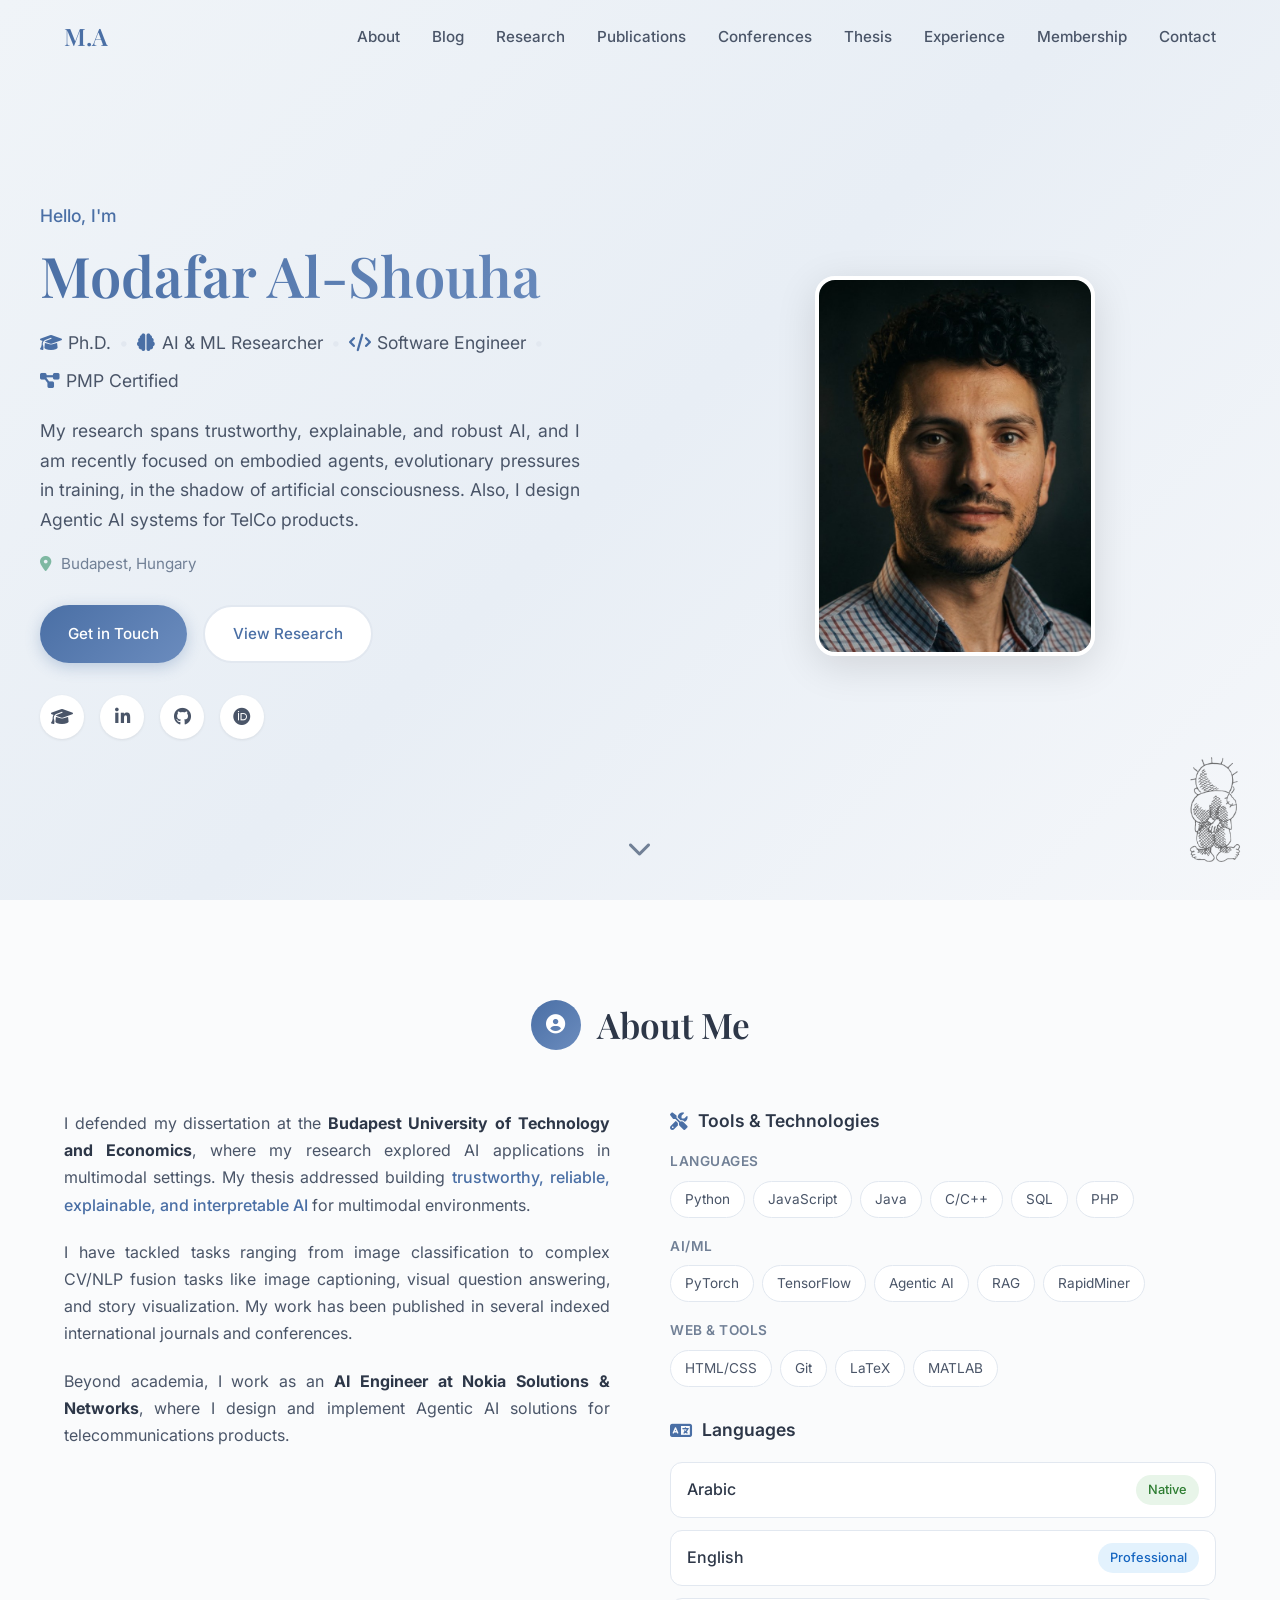
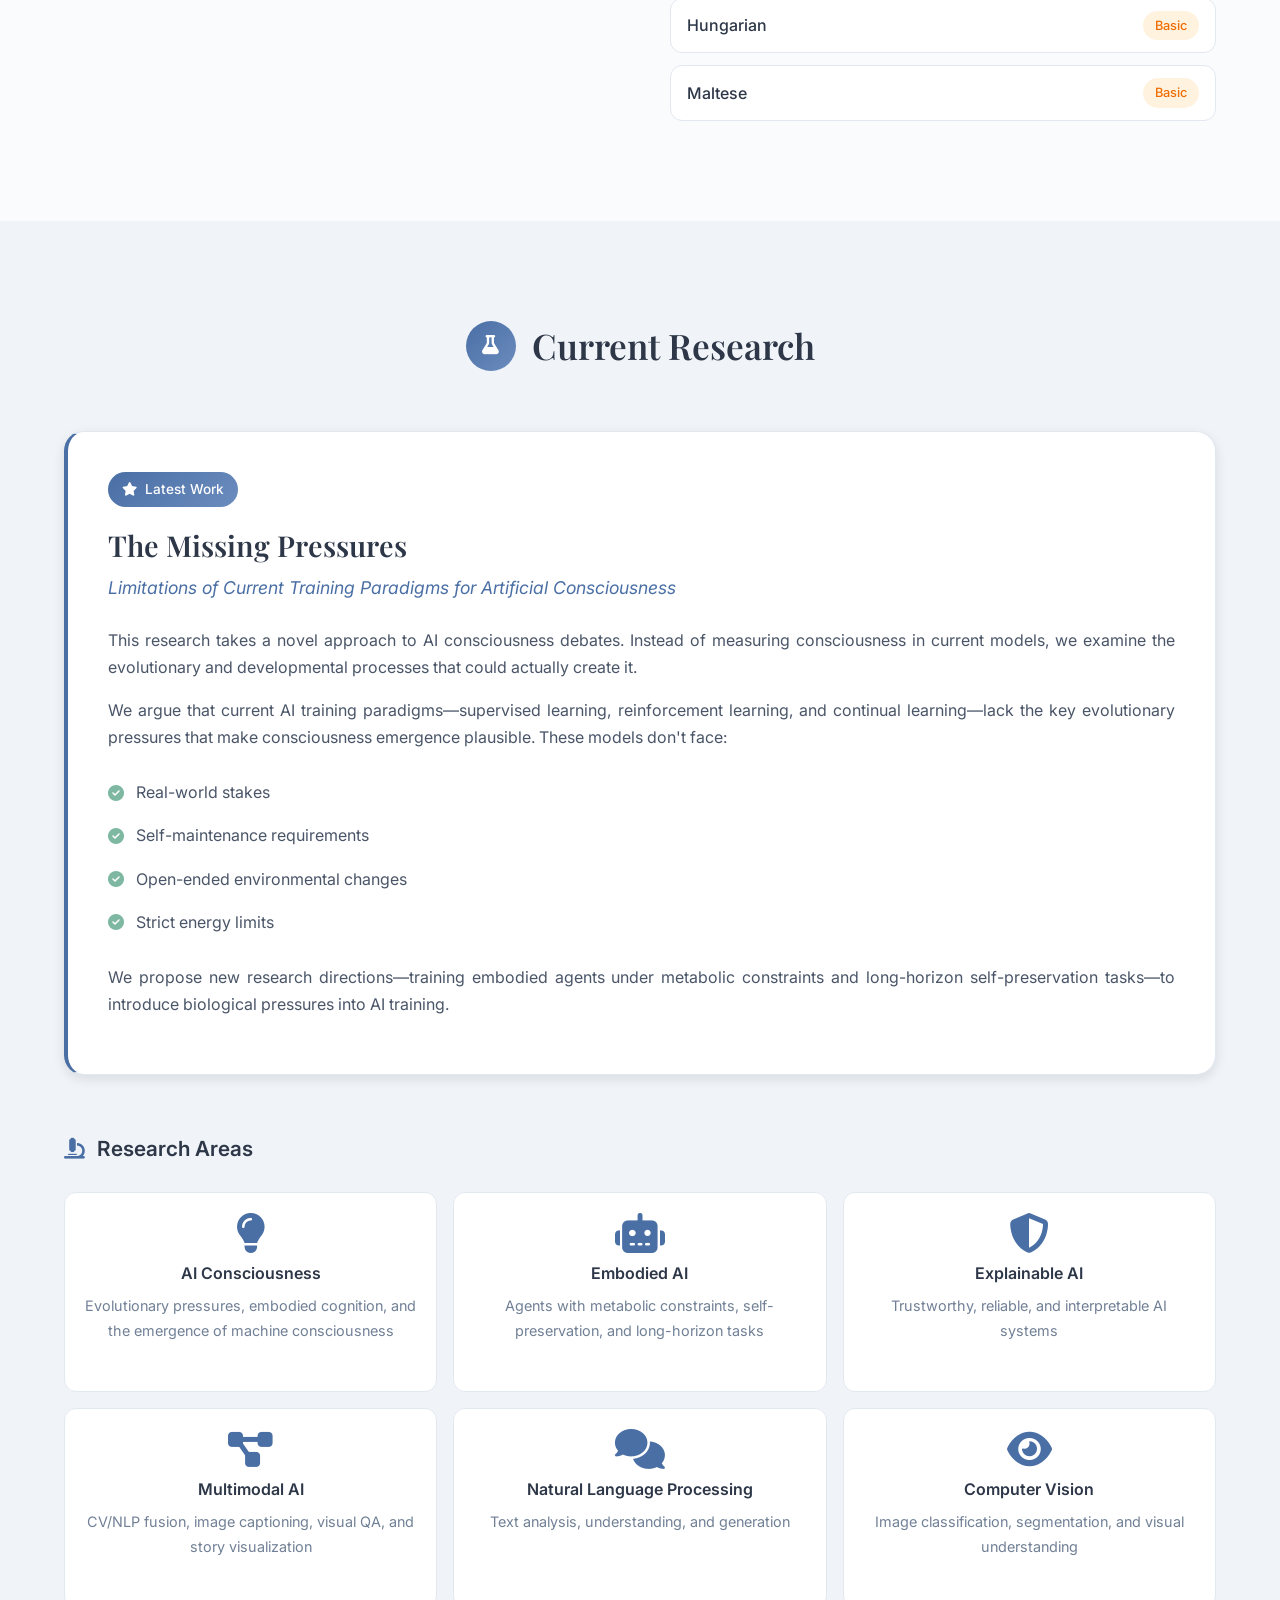
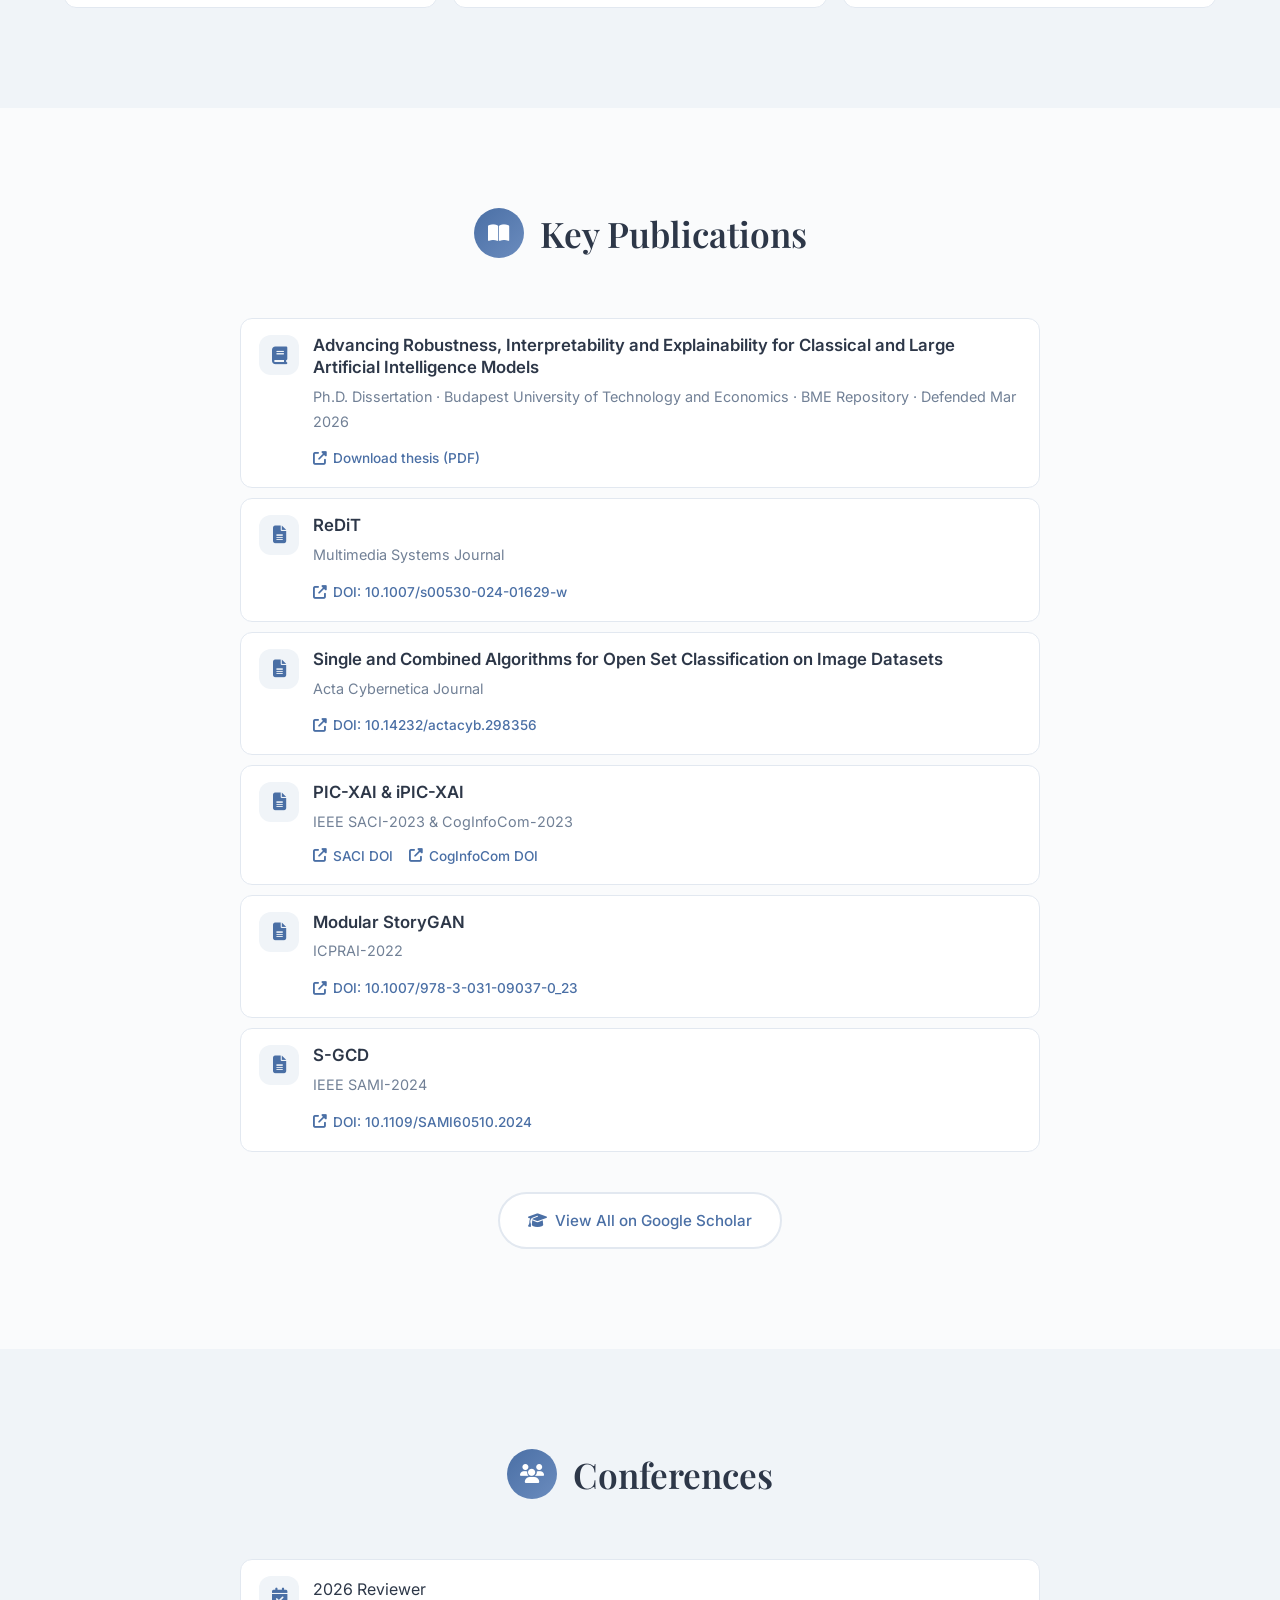
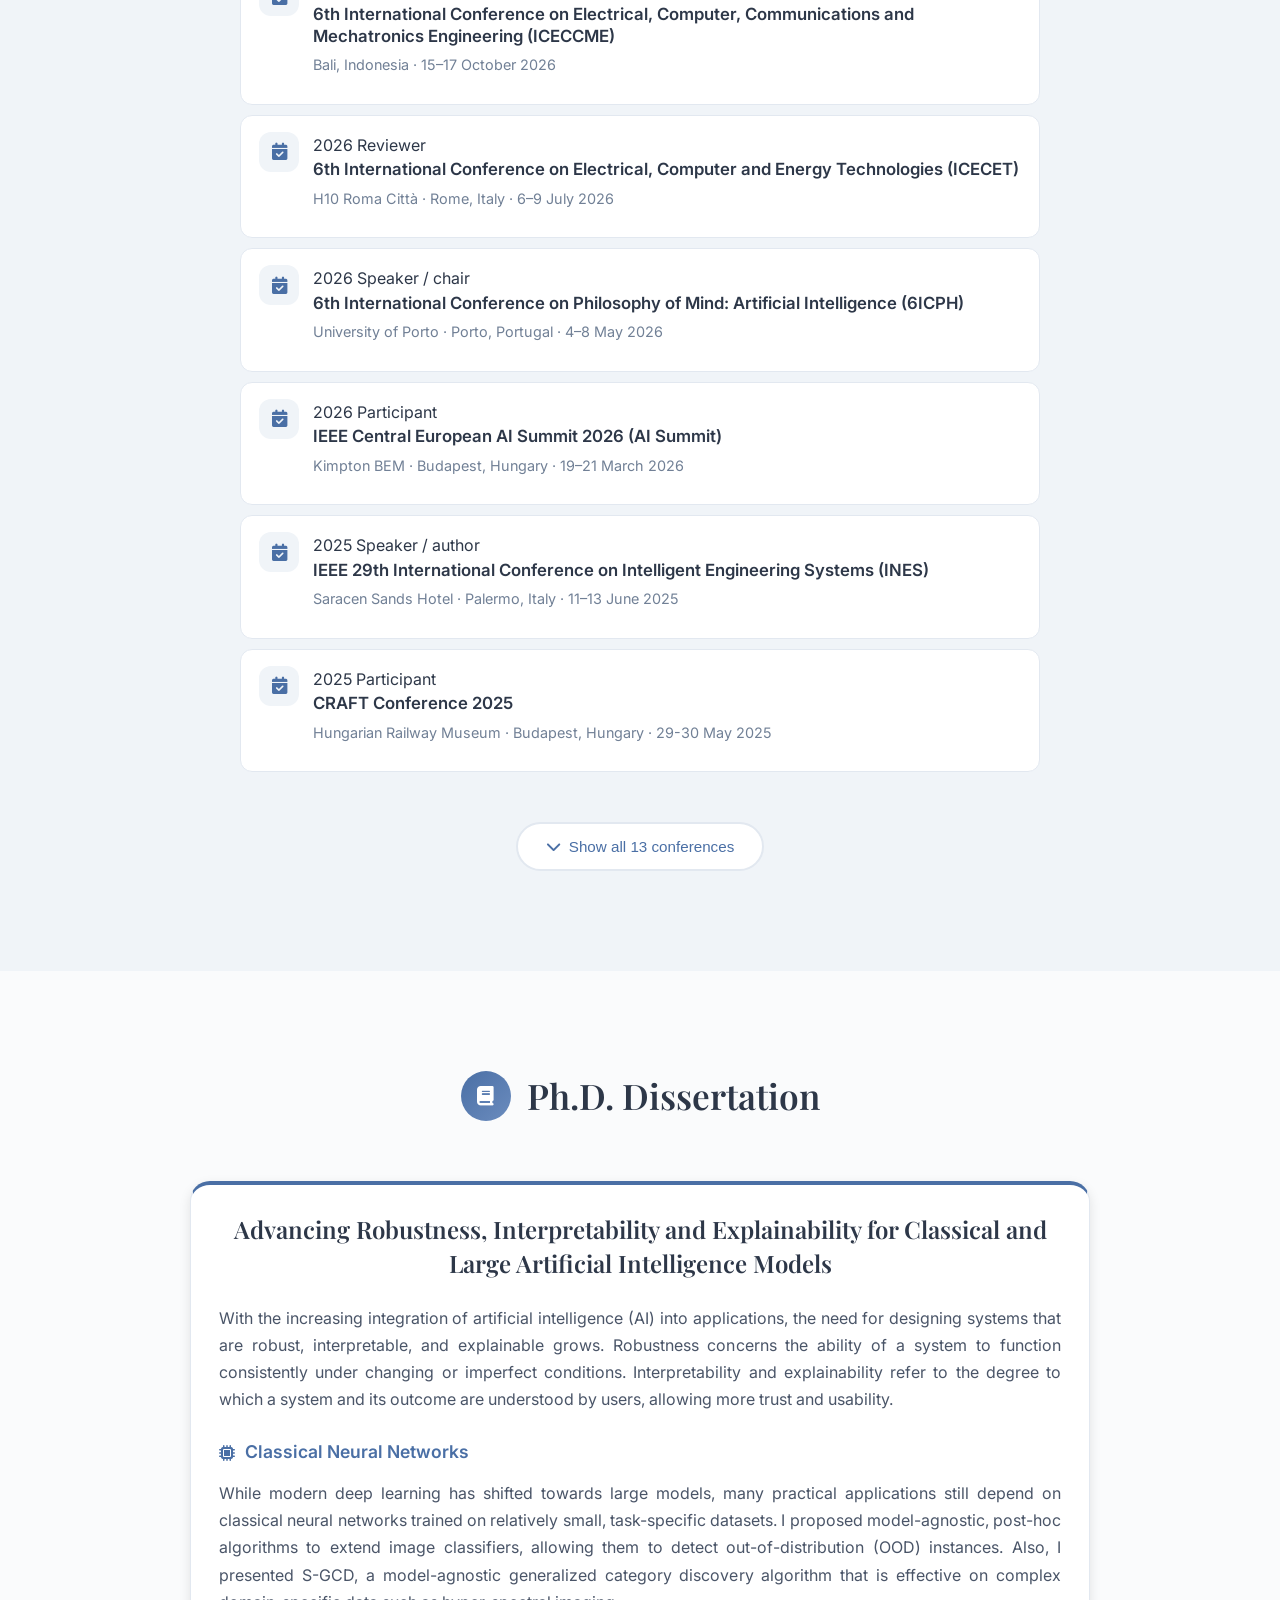
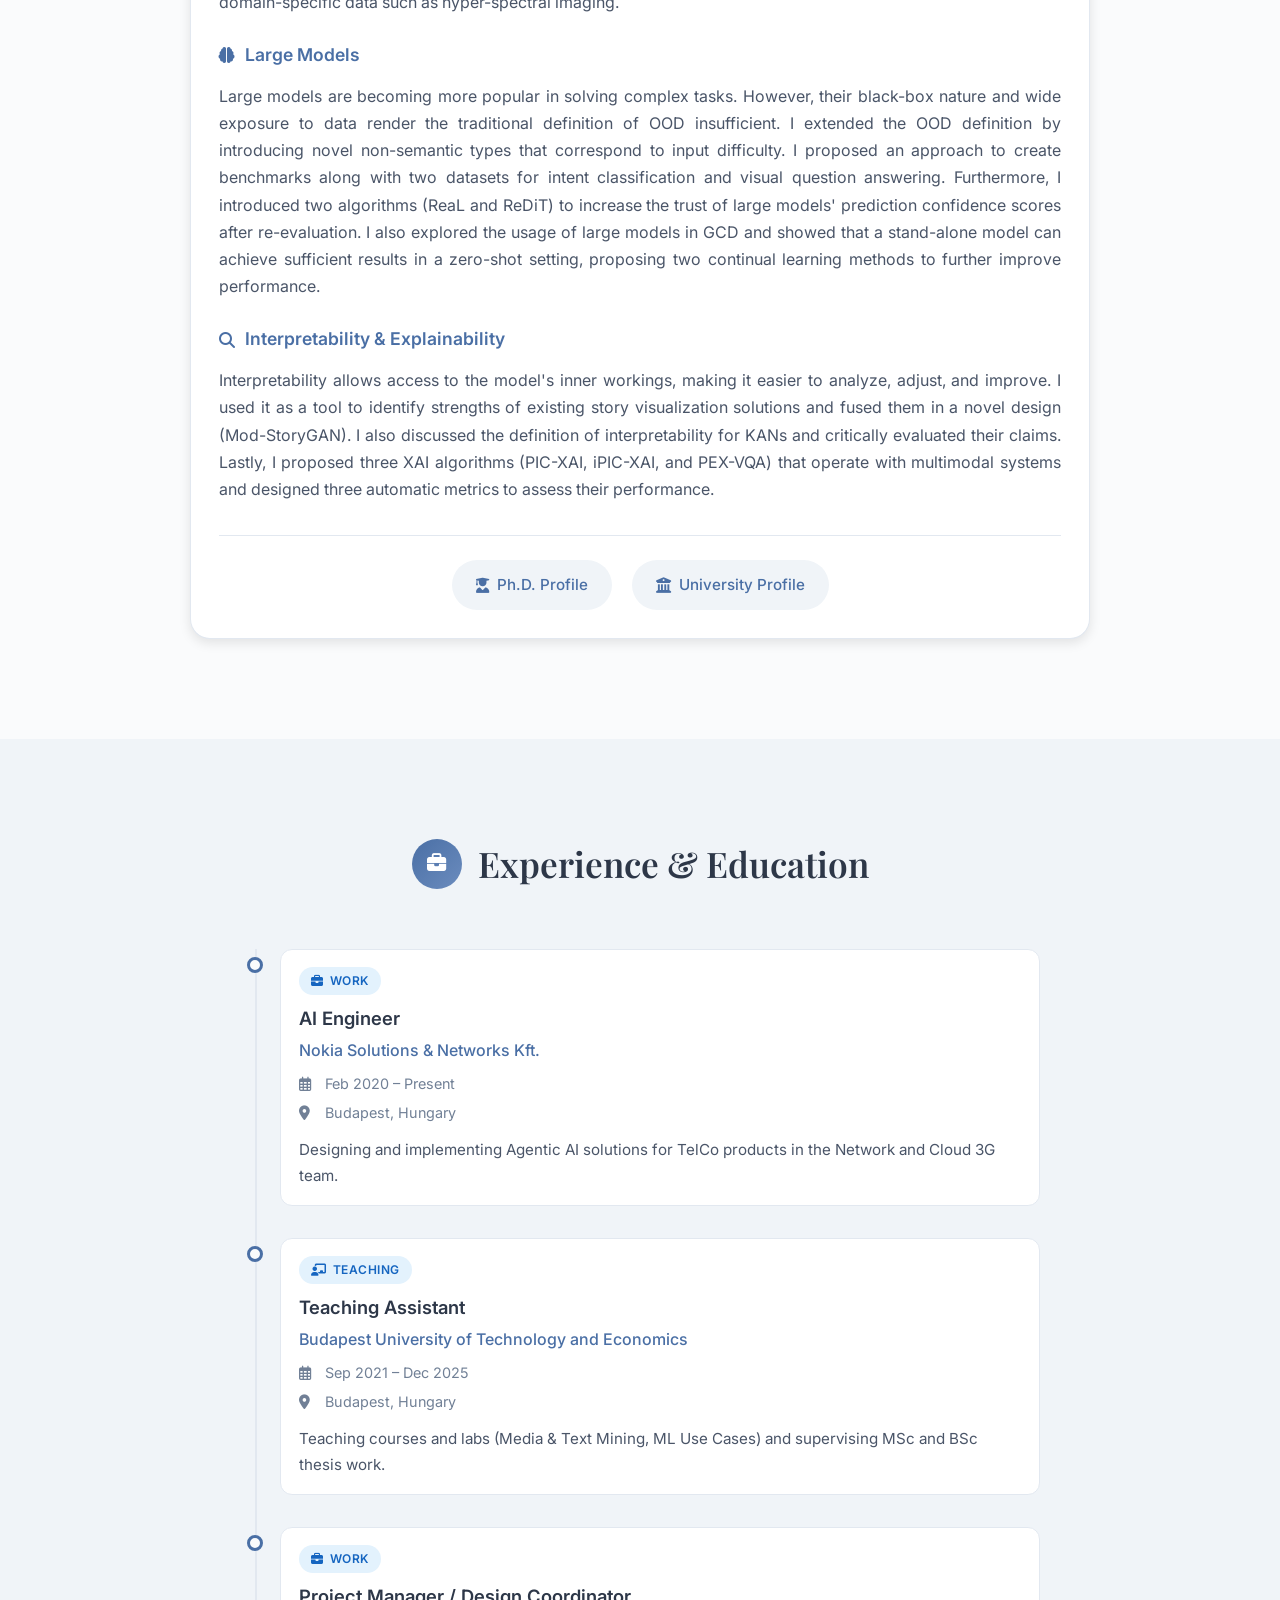
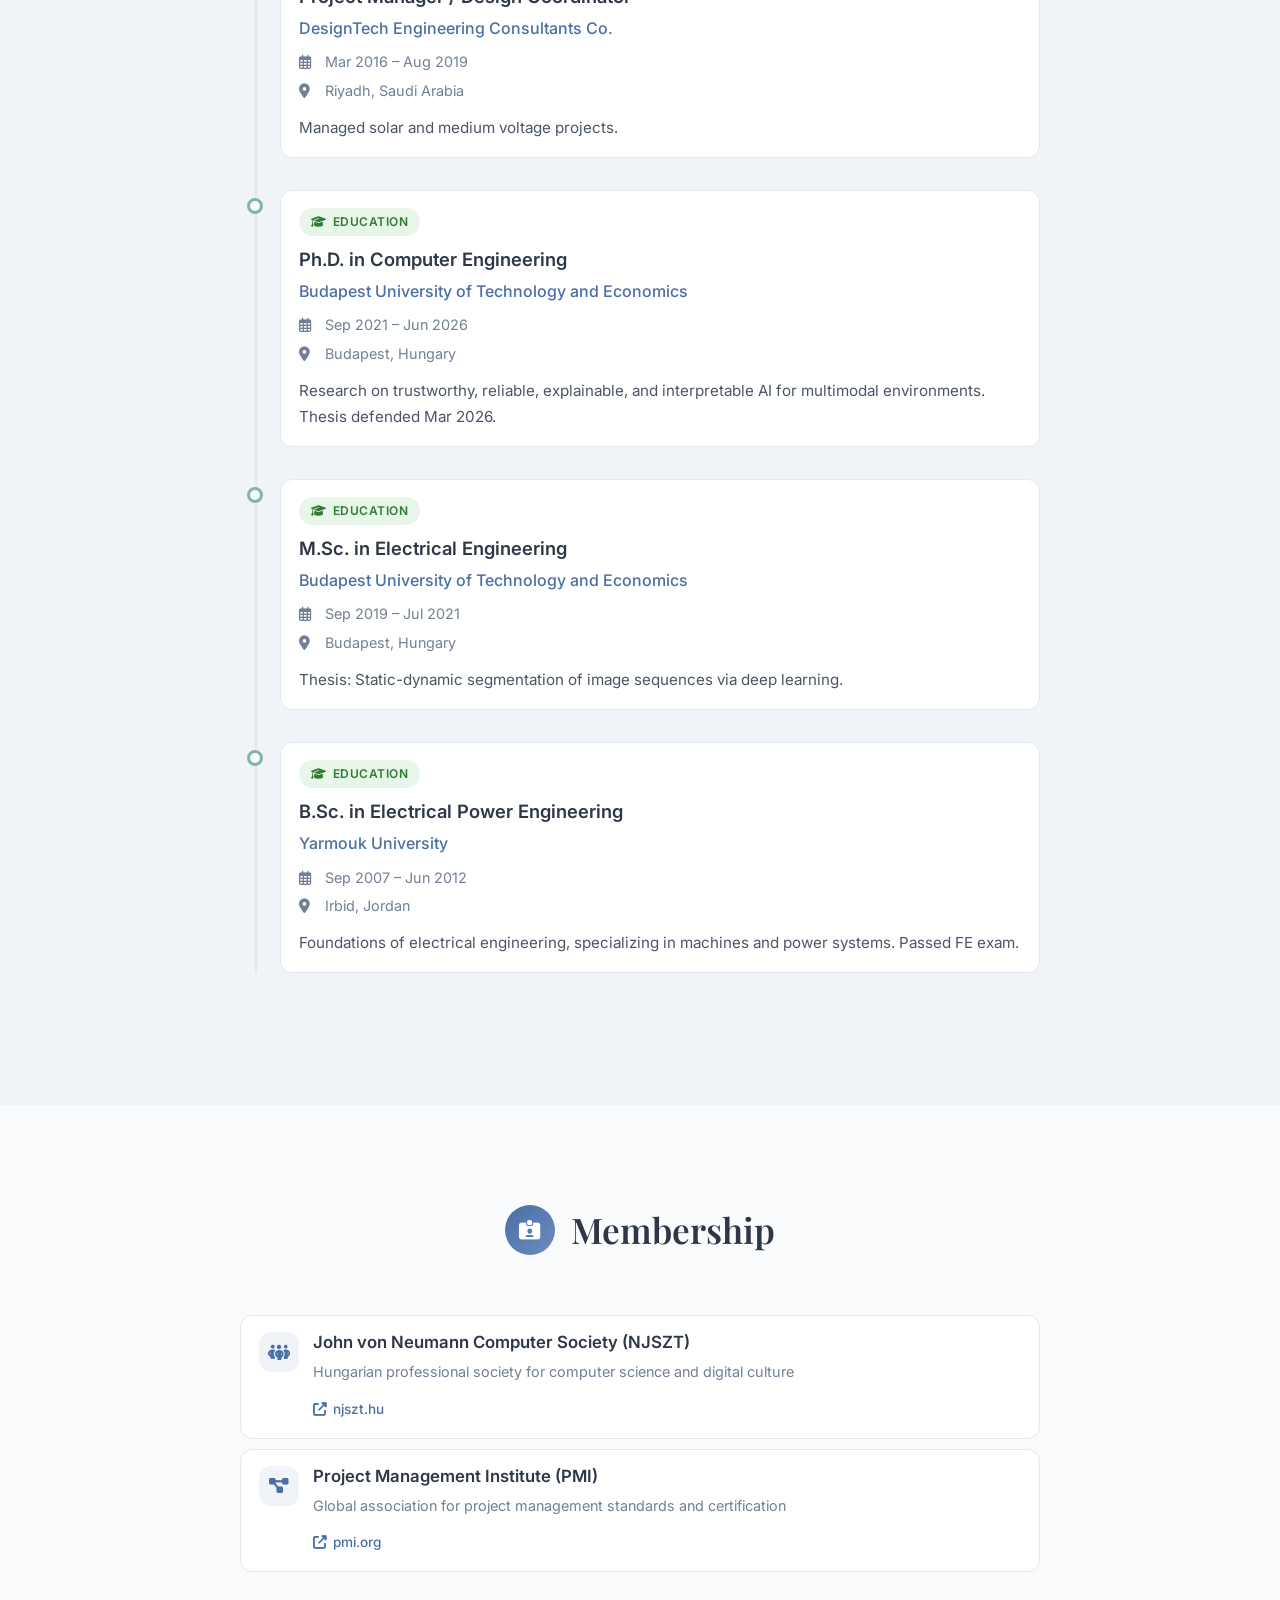
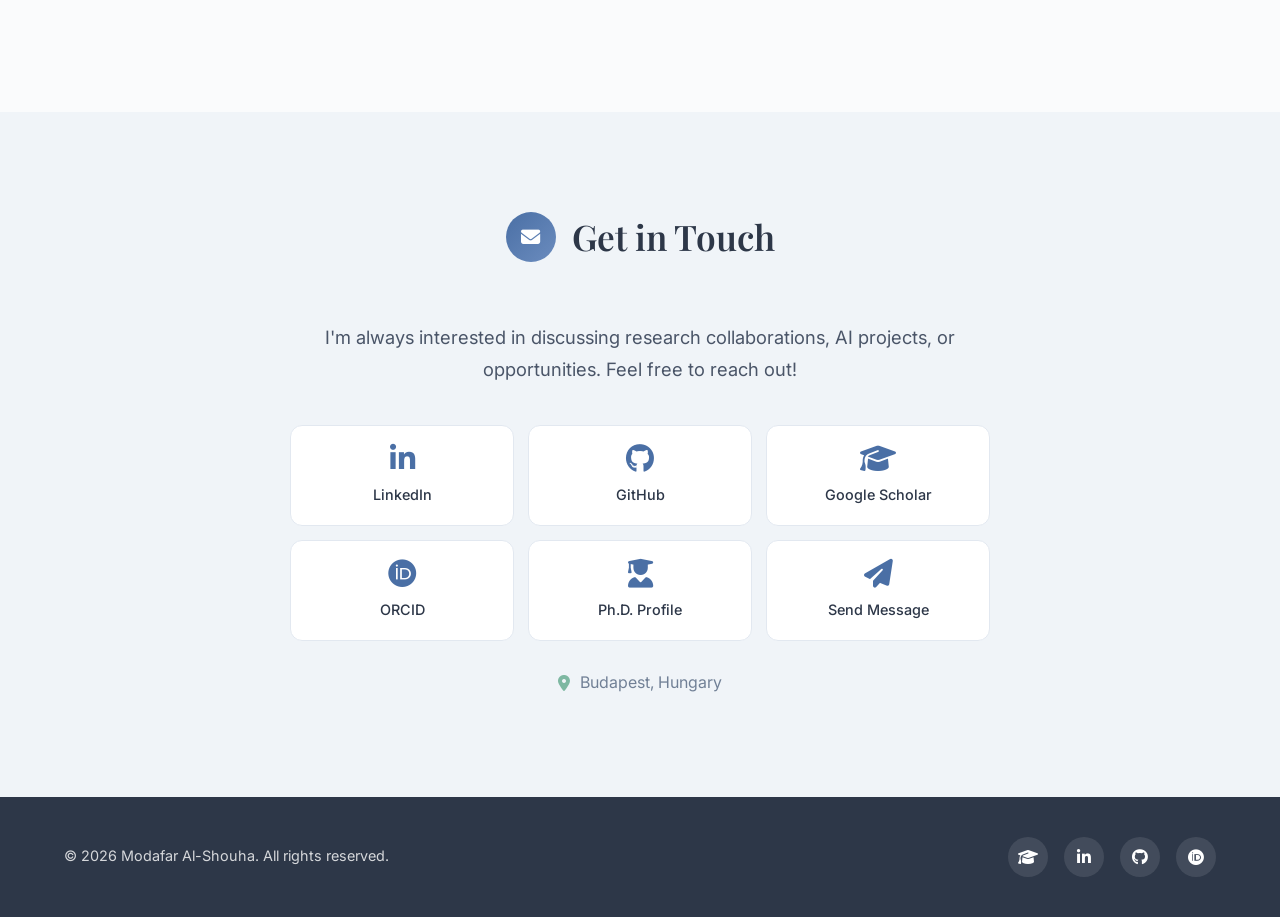
==== commit 6e440ddf: "update conf list - style and content" ====
--- a/index.html
+++ b/index.html
@@ -500,6 +500,14 @@
                     </div>
                 </div>
             </div>
+            <div class="conferences-cta">
+                <button id="conf-toggle" class="btn btn-secondary" onclick="toggleConferences()" style="display:none">
+                    <i class="fas fa-chevron-down"></i> Show all conferences
+                </button>
+            </div>
+            <noscript>
+                <style>.conf-hidden { max-height: none !important; overflow: visible !important; opacity: 1 !important; margin-bottom: 10px !important; padding: 16px 18px !important; border: 1px solid var(--border-color) !important; transform: none !important; }</style>
+            </noscript>
         </div>
     </section>
 
@@ -791,6 +799,40 @@
         document.querySelectorAll('.timeline-item, .publication-item, .area-card, .contact-card').forEach(el => {
             observer.observe(el);
         });
+
+        const CONF_VISIBLE_COUNT = 6;
+        (function initConferences() {
+            const all = document.querySelectorAll('.conference-item');
+            const btn = document.getElementById('conf-toggle');
+            if (all.length <= CONF_VISIBLE_COUNT) return;
+
+            all.forEach((el, i) => {
+                if (i >= CONF_VISIBLE_COUNT) el.classList.add('conf-hidden');
+            });
+
+            btn.style.display = '';
+            btn.innerHTML = '<i class="fas fa-chevron-down"></i> Show all ' + all.length + ' conferences';
+        })();
+
+        function toggleConferences() {
+            const items = document.querySelectorAll('.conf-hidden');
+            const btn = document.getElementById('conf-toggle');
+            const total = document.querySelectorAll('.conference-item').length;
+            const expanded = items[0].classList.contains('conf-visible');
+
+            items.forEach(el => {
+                if (expanded) {
+                    el.classList.remove('conf-visible', 'animate-in');
+                } else {
+                    el.classList.add('conf-visible');
+                    requestAnimationFrame(() => el.classList.add('animate-in'));
+                }
+            });
+
+            btn.innerHTML = expanded
+                ? '<i class="fas fa-chevron-down"></i> Show all ' + total + ' conferences'
+                : '<i class="fas fa-chevron-up"></i> Show less';
+        }
     </script>
 </body>
 </html>
--- a/css/styles.css
+++ b/css/styles.css
@@ -566,12 +566,12 @@
 .areas-grid {
     display: grid;
     grid-template-columns: repeat(3, 1fr);
-    gap: 24px;
+    gap: 16px;
 }
 
 .area-card {
     background: var(--bg-card);
-    padding: 30px 24px;
+    padding: 20px 18px;
     border-radius: var(--border-radius);
     text-align: center;
     border: 1px solid var(--border-color);
@@ -598,7 +598,7 @@
 .area-card i {
     font-size: 2.5rem;
     color: var(--primary-color);
-    margin-bottom: 16px;
+    margin-bottom: 10px;
     flex-shrink: 0;
 }
 
@@ -627,11 +627,11 @@
 
 .publication-item {
     display: flex;
-    gap: 20px;
-    padding: 24px;
+    gap: 14px;
+    padding: 16px 18px;
     background: var(--bg-card);
     border-radius: var(--border-radius);
-    margin-bottom: 16px;
+    margin-bottom: 10px;
     border: 1px solid var(--border-color);
     transition: var(--transition-normal);
     opacity: 0;
@@ -649,15 +649,15 @@
 }
 
 .pub-icon {
-    width: 50px;
-    height: 50px;
+    width: 40px;
+    height: 40px;
     display: flex;
     align-items: center;
     justify-content: center;
     background: var(--bg-secondary);
     border-radius: var(--border-radius);
     color: var(--primary-color);
-    font-size: 1.2rem;
+    font-size: 1.1rem;
     flex-shrink: 0;
 }
 
@@ -704,8 +704,29 @@
     gap: 16px;
 }
 
-.publications-cta {
+.publications-cta,
+.conferences-cta {
     text-align: center;
+}
+
+/* Collapsible conference items */
+.conf-hidden {
+    max-height: 0;
+    overflow: hidden;
+    opacity: 0;
+    margin: 0 !important;
+    padding-top: 0 !important;
+    padding-bottom: 0 !important;
+    border: none !important;
+    transition: max-height 0.4s ease, opacity 0.4s ease, margin 0.3s ease, padding 0.3s ease;
+}
+
+.conf-hidden.conf-visible {
+    max-height: 200px;
+    opacity: 1;
+    margin-bottom: 10px !important;
+    padding: 16px 18px !important;
+    border: 1px solid var(--border-color) !important;
 }
 
 /* ===== Experience Section ===== */
@@ -762,7 +783,7 @@
 
 .timeline-content {
     background: var(--bg-card);
-    padding: 24px;
+    padding: 16px 18px;
     border-radius: var(--border-radius);
     border: 1px solid var(--border-color);
     transition: var(--transition-normal);
@@ -842,8 +863,8 @@
 .contact-cards {
     display: grid;
     grid-template-columns: repeat(3, 1fr);
-    gap: 20px;
-    margin-bottom: 32px;
+    gap: 14px;
+    margin-bottom: 28px;
 }
 
 .contact-card {
@@ -851,9 +872,9 @@
     flex-direction: column;
     align-items: center;
     justify-content: center;
-    gap: 12px;
-    padding: 24px 20px;
-    min-height: 120px;
+    gap: 10px;
+    padding: 18px 16px;
+    min-height: 100px;
     background: var(--bg-card);
     border-radius: var(--border-radius);
     border: 1px solid var(--border-color);
@@ -1163,6 +1184,13 @@
 .publication-item:nth-child(4) { transition-delay: 0.4s; }
 .publication-item:nth-child(5) { transition-delay: 0.5s; }
 .publication-item:nth-child(6) { transition-delay: 0.6s; }
+.publication-item:nth-child(7) { transition-delay: 0.1s; }
+.publication-item:nth-child(8) { transition-delay: 0.15s; }
+.publication-item:nth-child(9) { transition-delay: 0.2s; }
+.publication-item:nth-child(10) { transition-delay: 0.25s; }
+.publication-item:nth-child(11) { transition-delay: 0.3s; }
+.publication-item:nth-child(12) { transition-delay: 0.35s; }
+.publication-item:nth-child(13) { transition-delay: 0.4s; }
 
 .area-card:nth-child(1) { transition-delay: 0.1s; }
 .area-card:nth-child(2) { transition-delay: 0.2s; }
@@ -1187,7 +1215,7 @@
 .thesis-card {
     background: var(--bg-card);
     border-radius: var(--border-radius-lg);
-    padding: 40px;
+    padding: 28px;
     box-shadow: var(--shadow-md);
     border: 1px solid var(--border-color);
     border-top: 4px solid var(--primary-color);
@@ -1253,7 +1281,7 @@
 
 @media (max-width: 768px) {
     .thesis-card {
-        padding: 24px;
+        padding: 20px;
     }
 
     .thesis-card h3 {
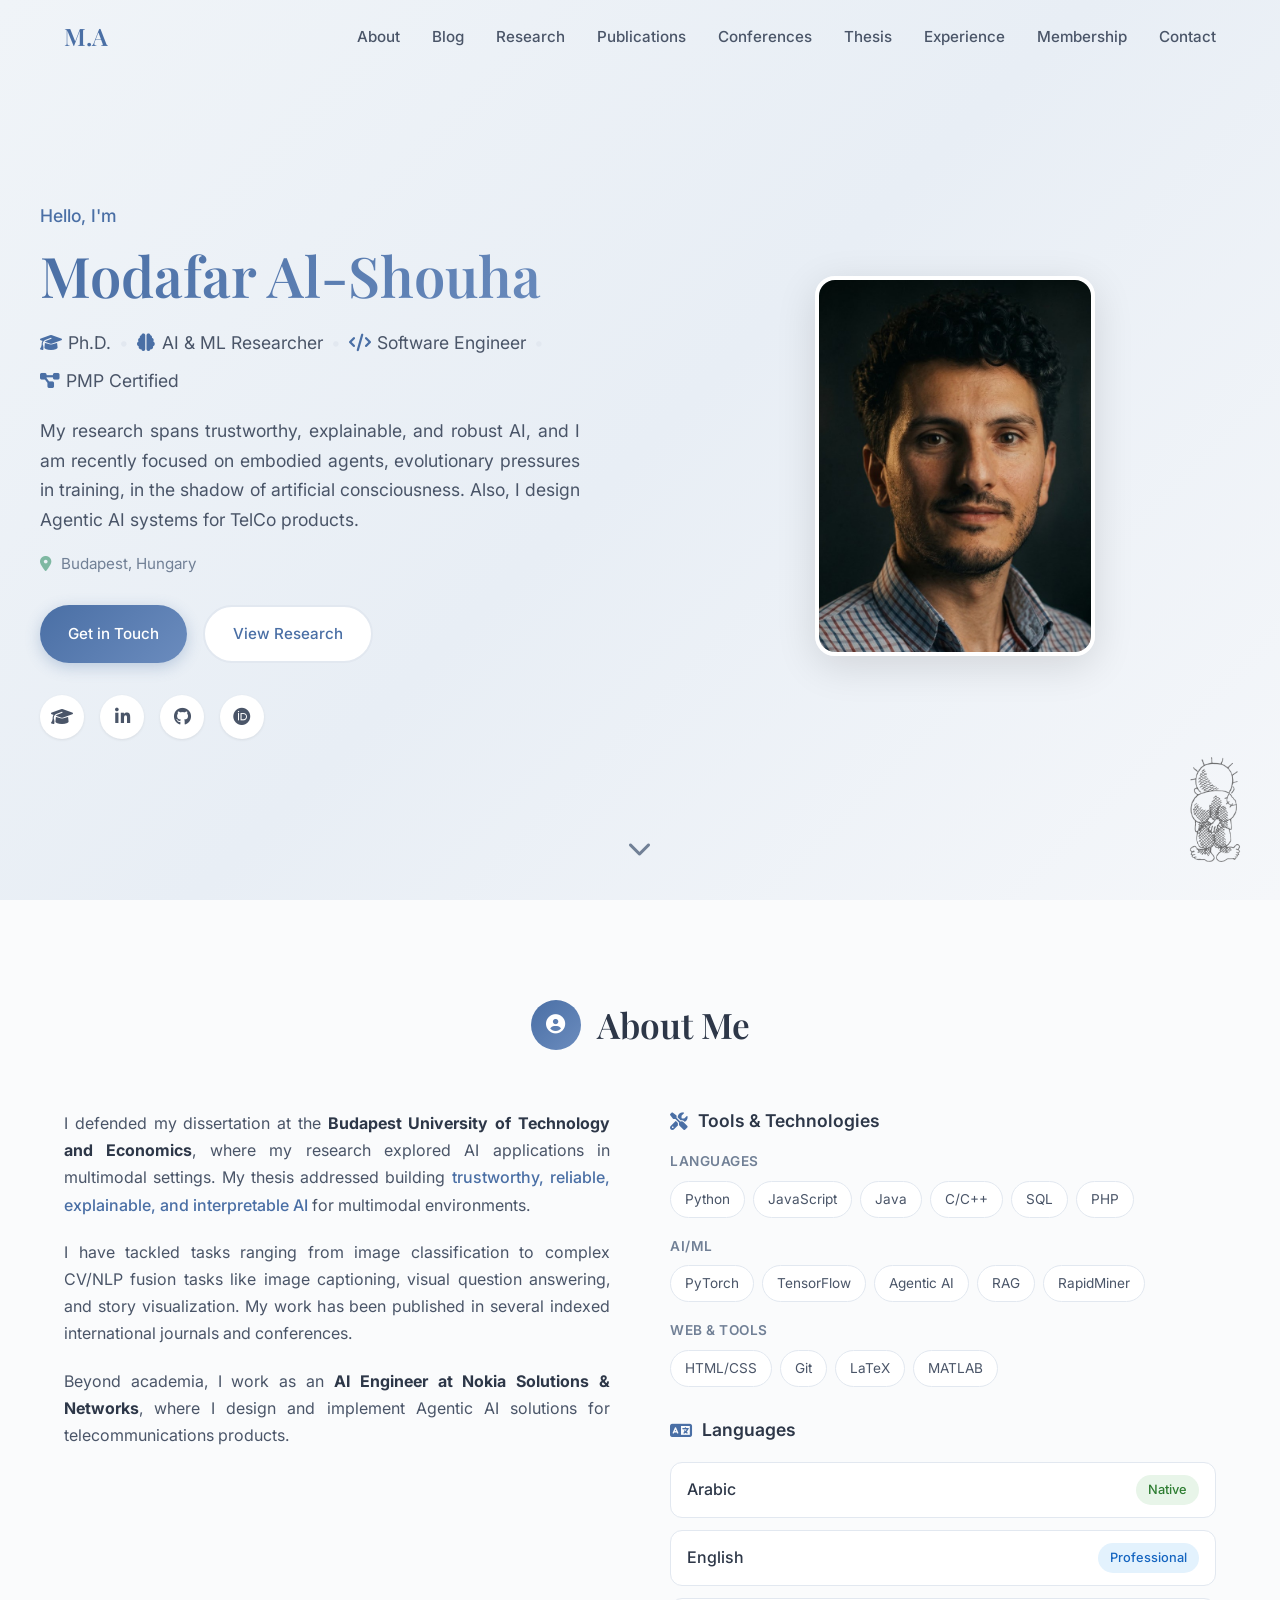
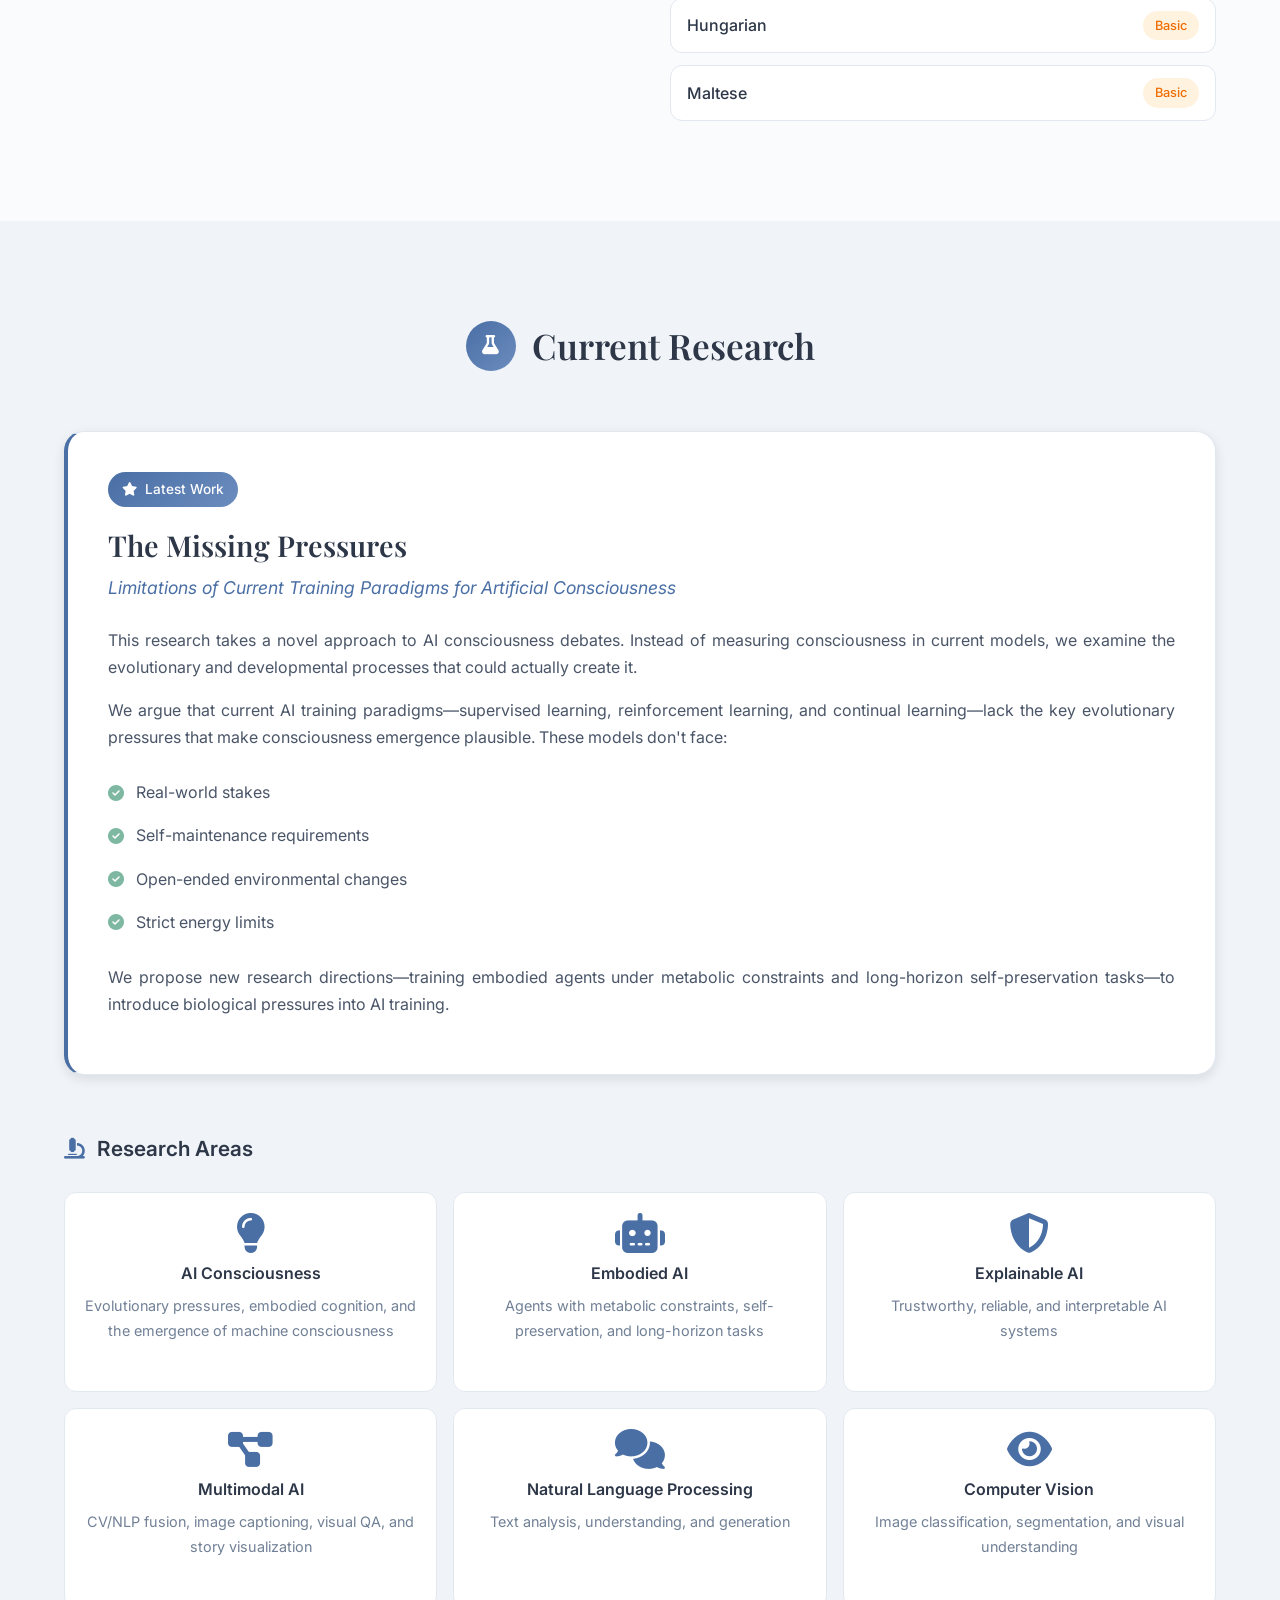
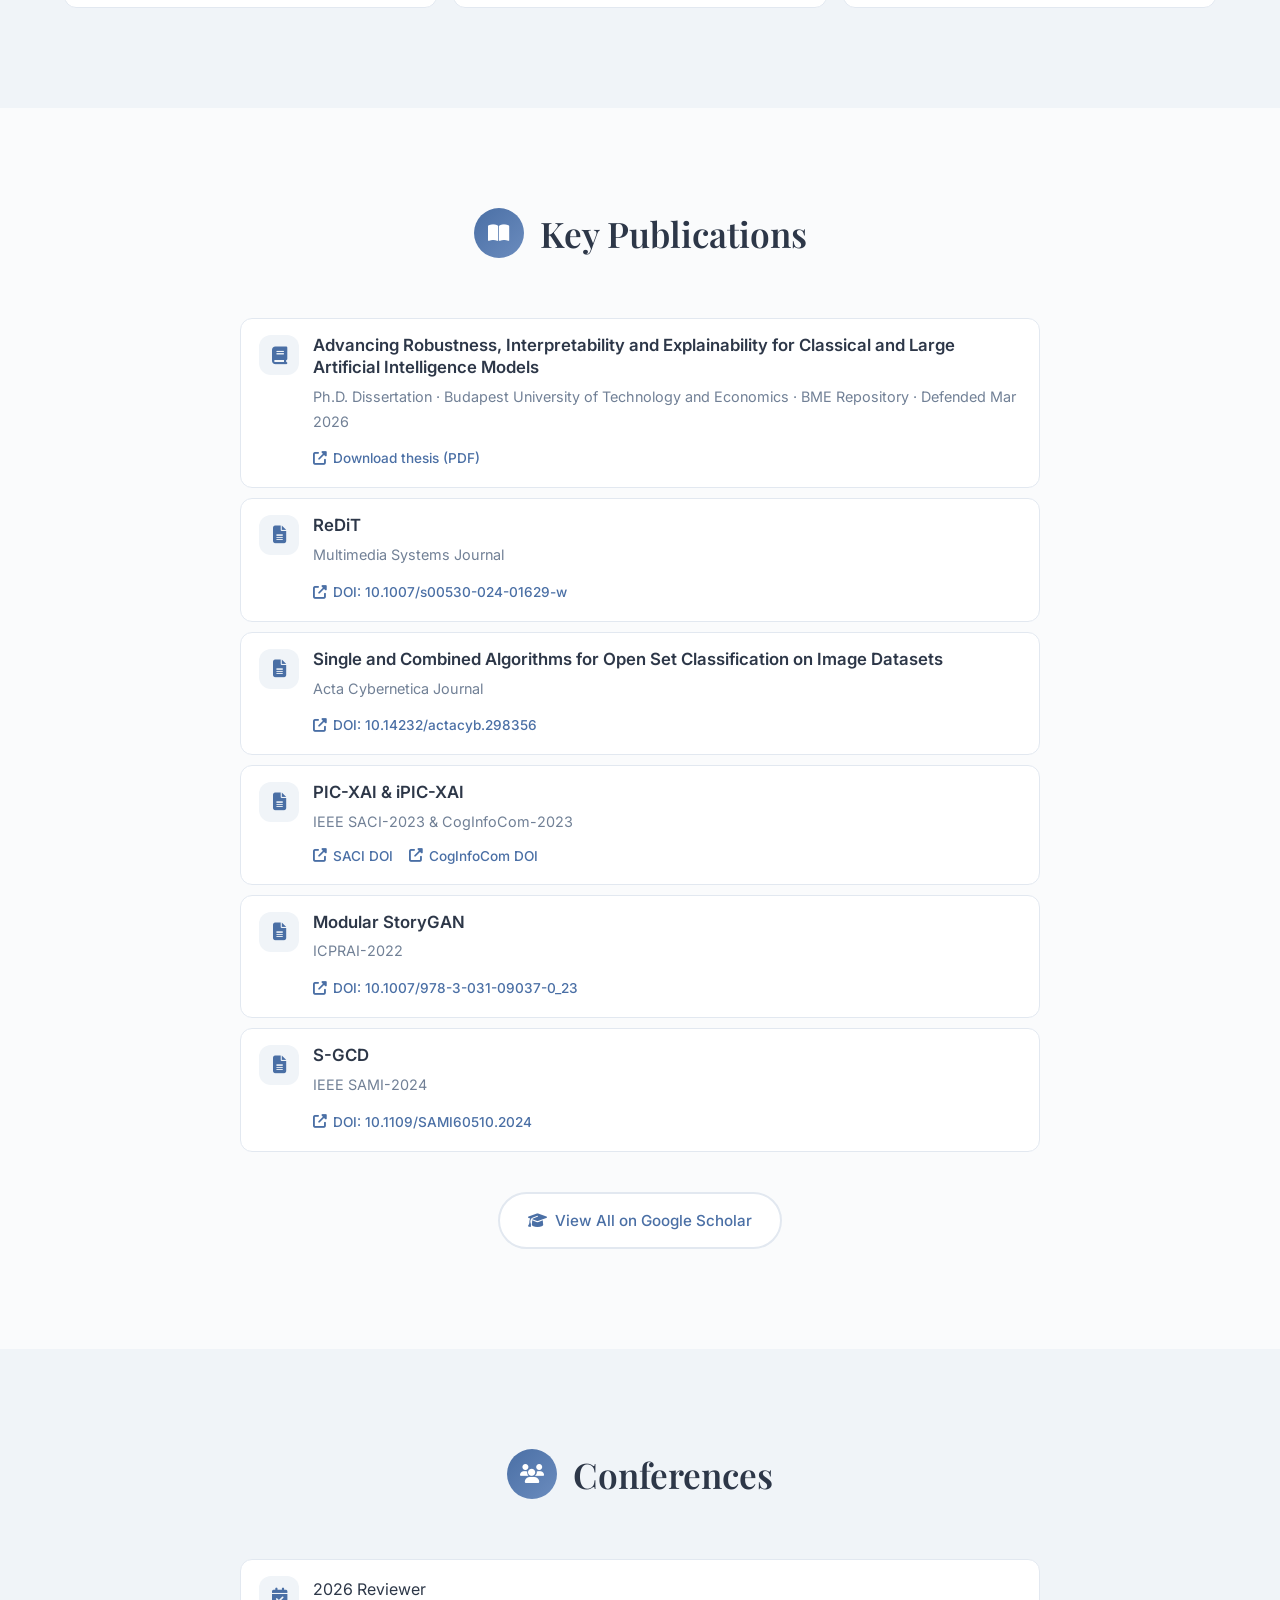
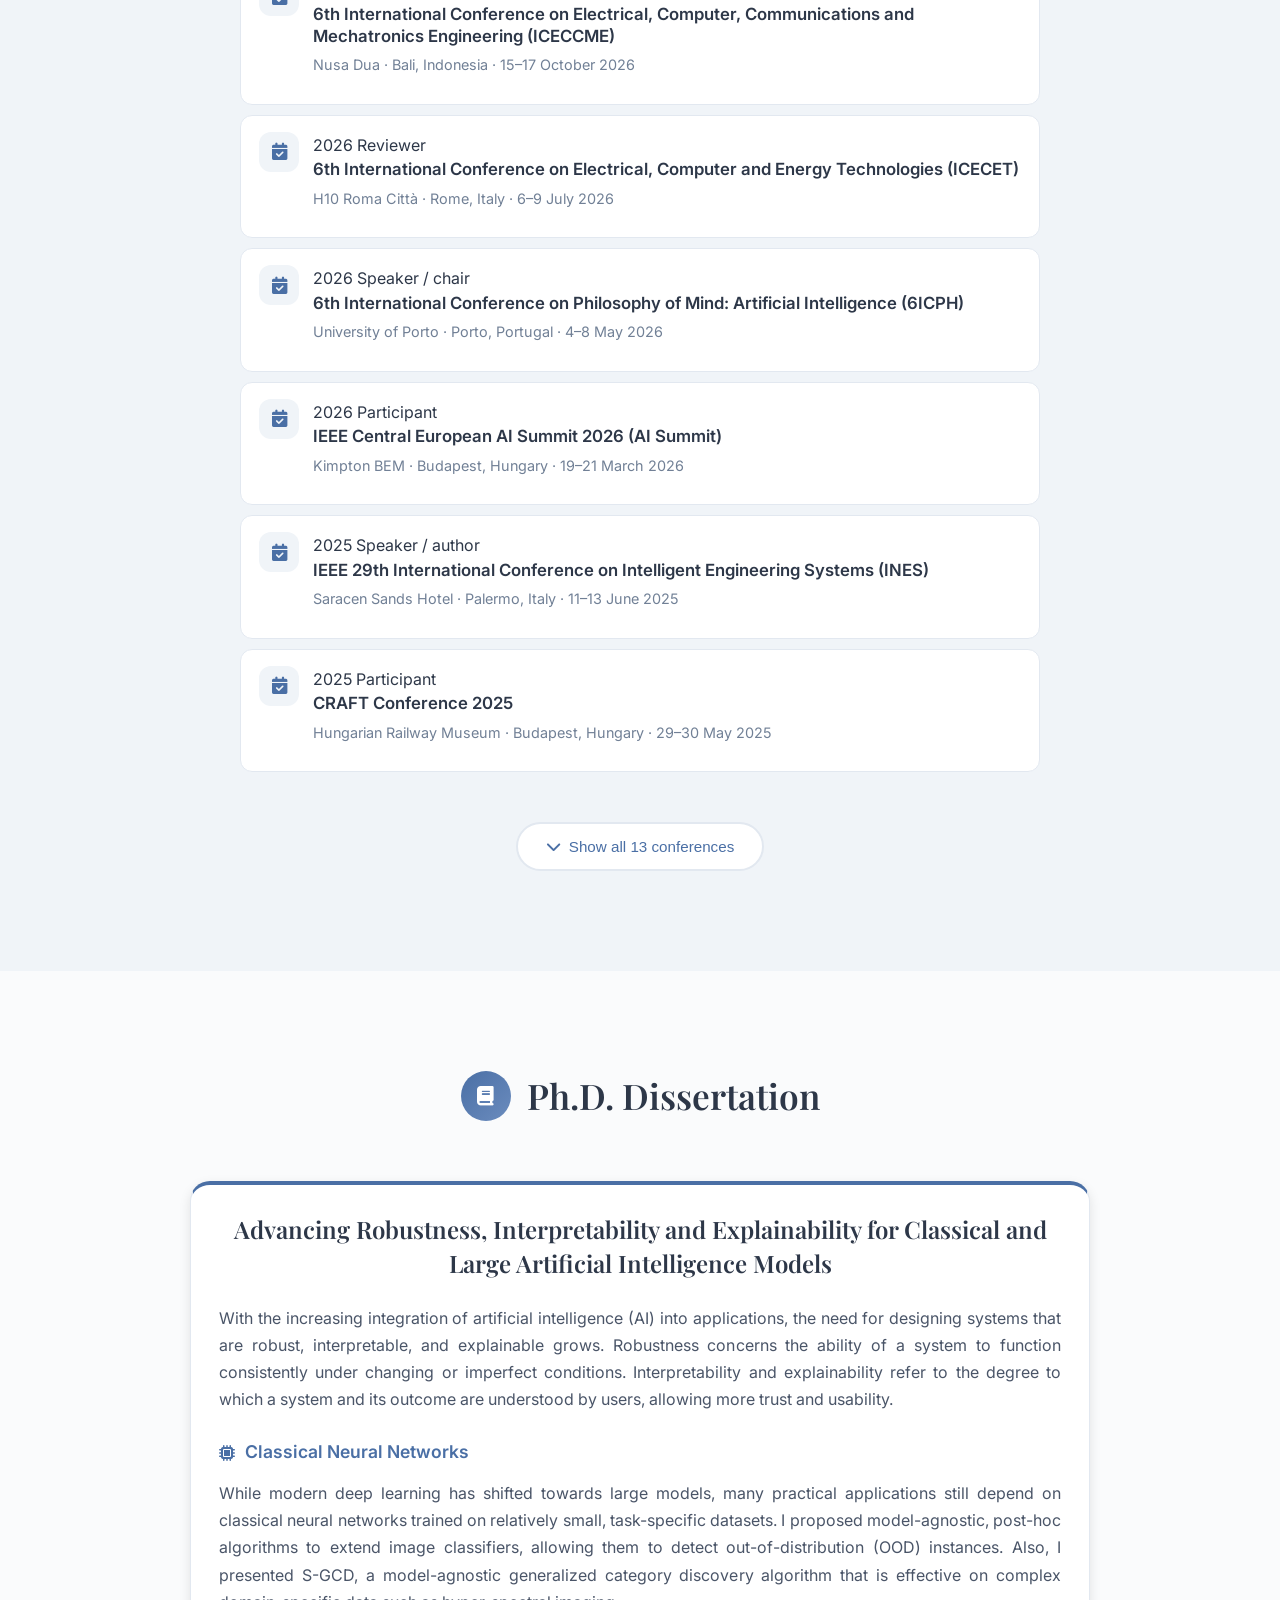
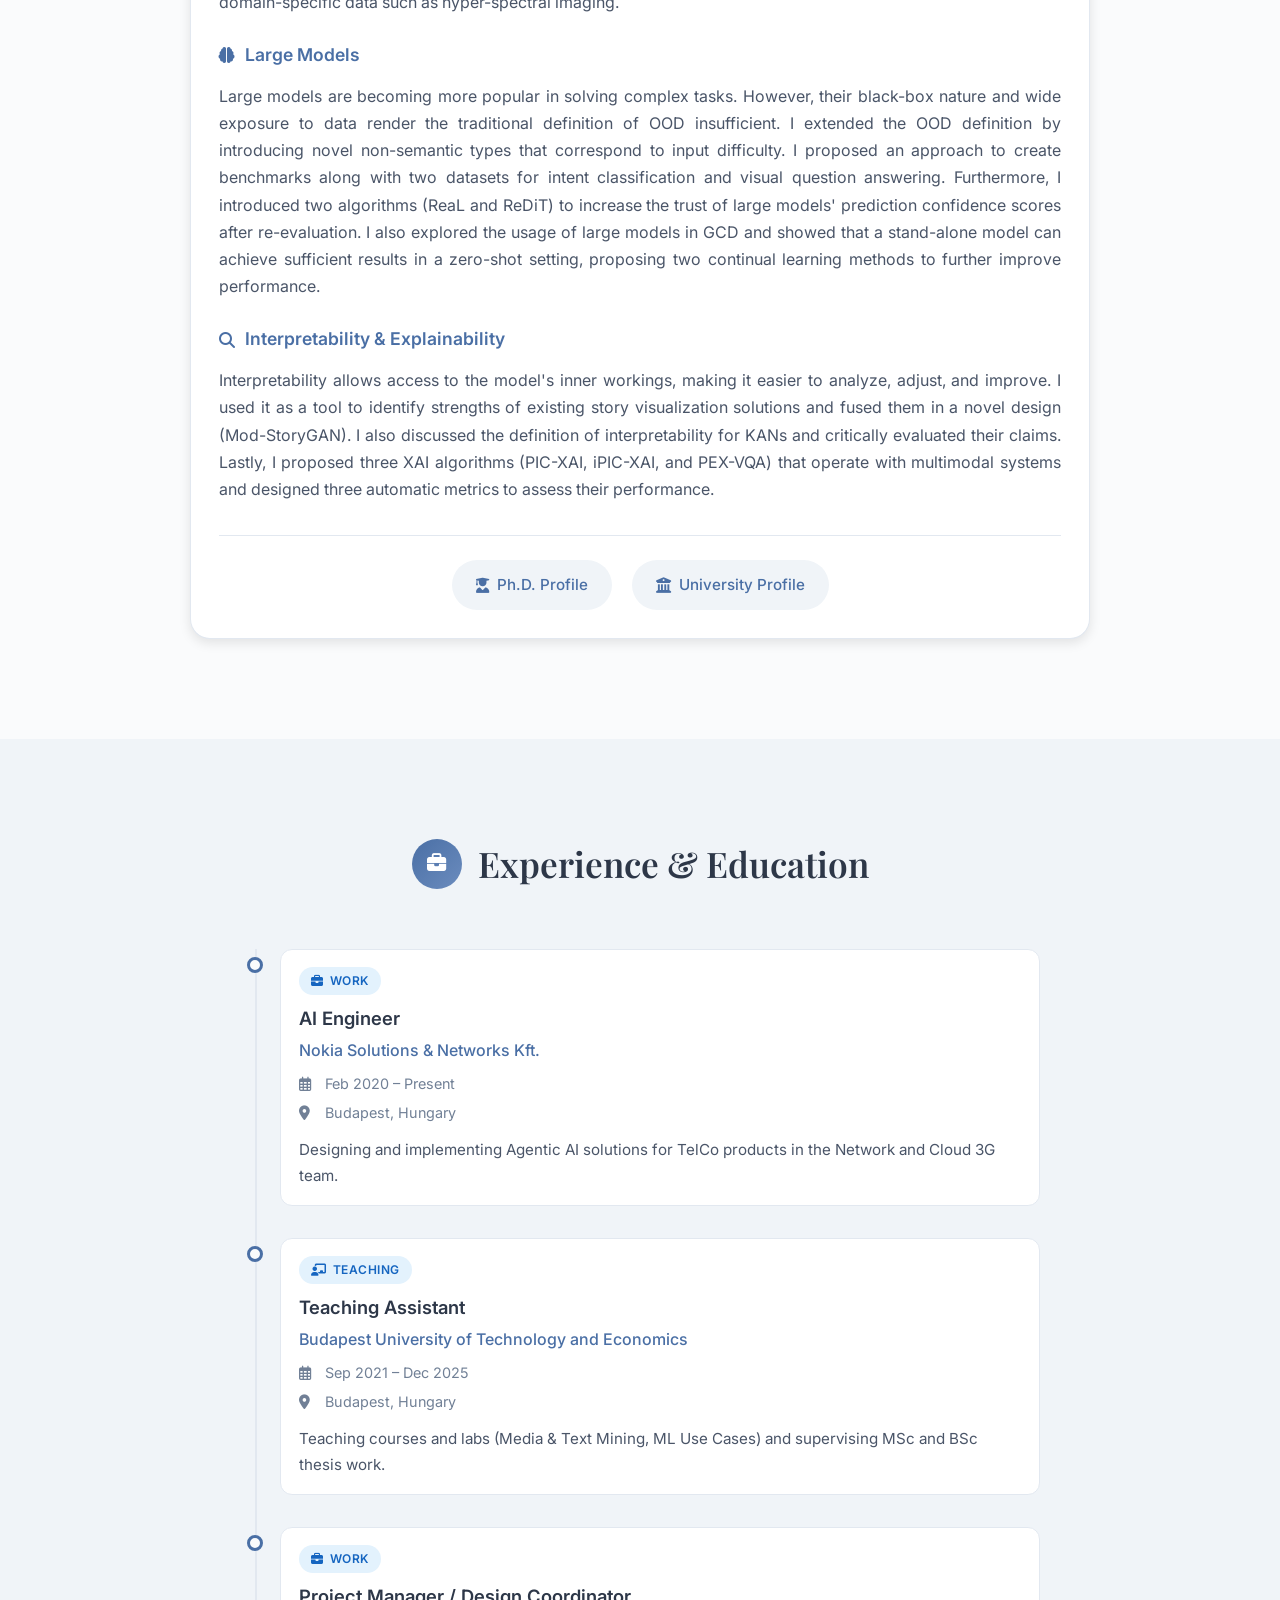
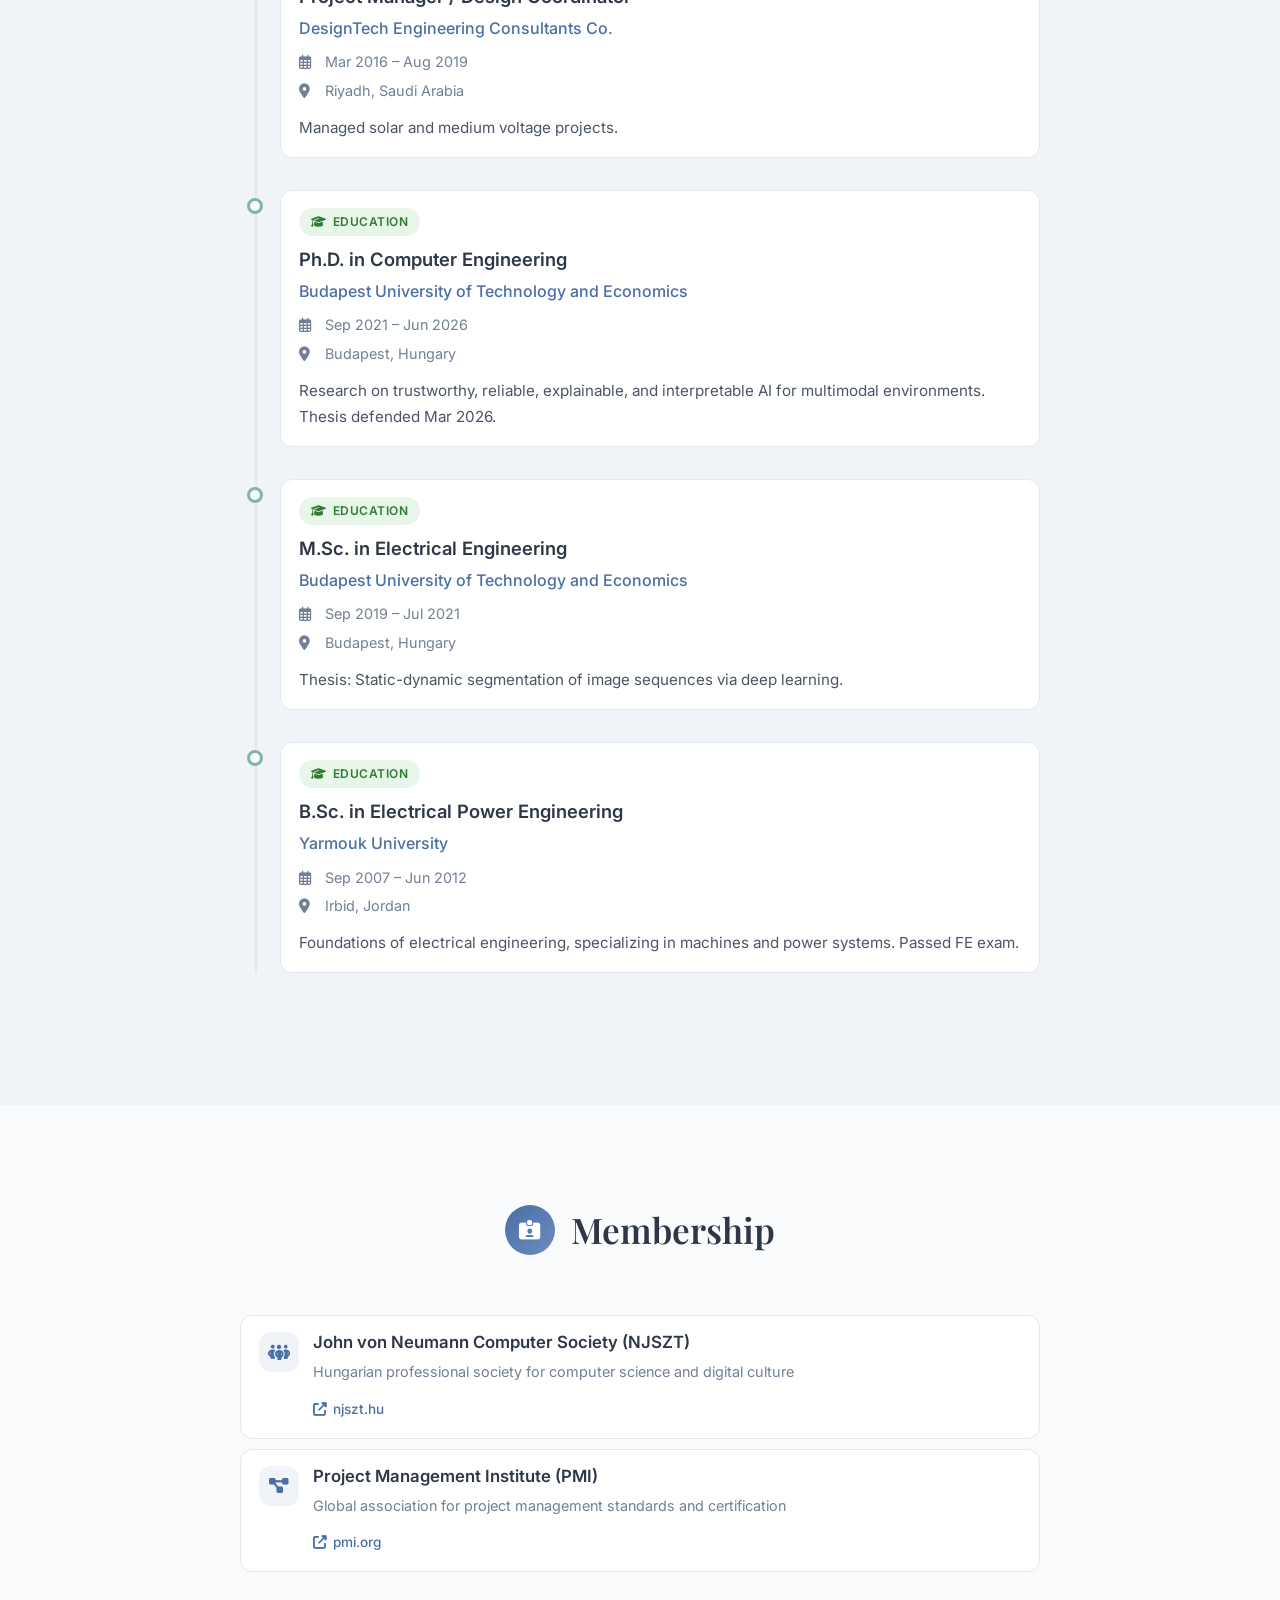
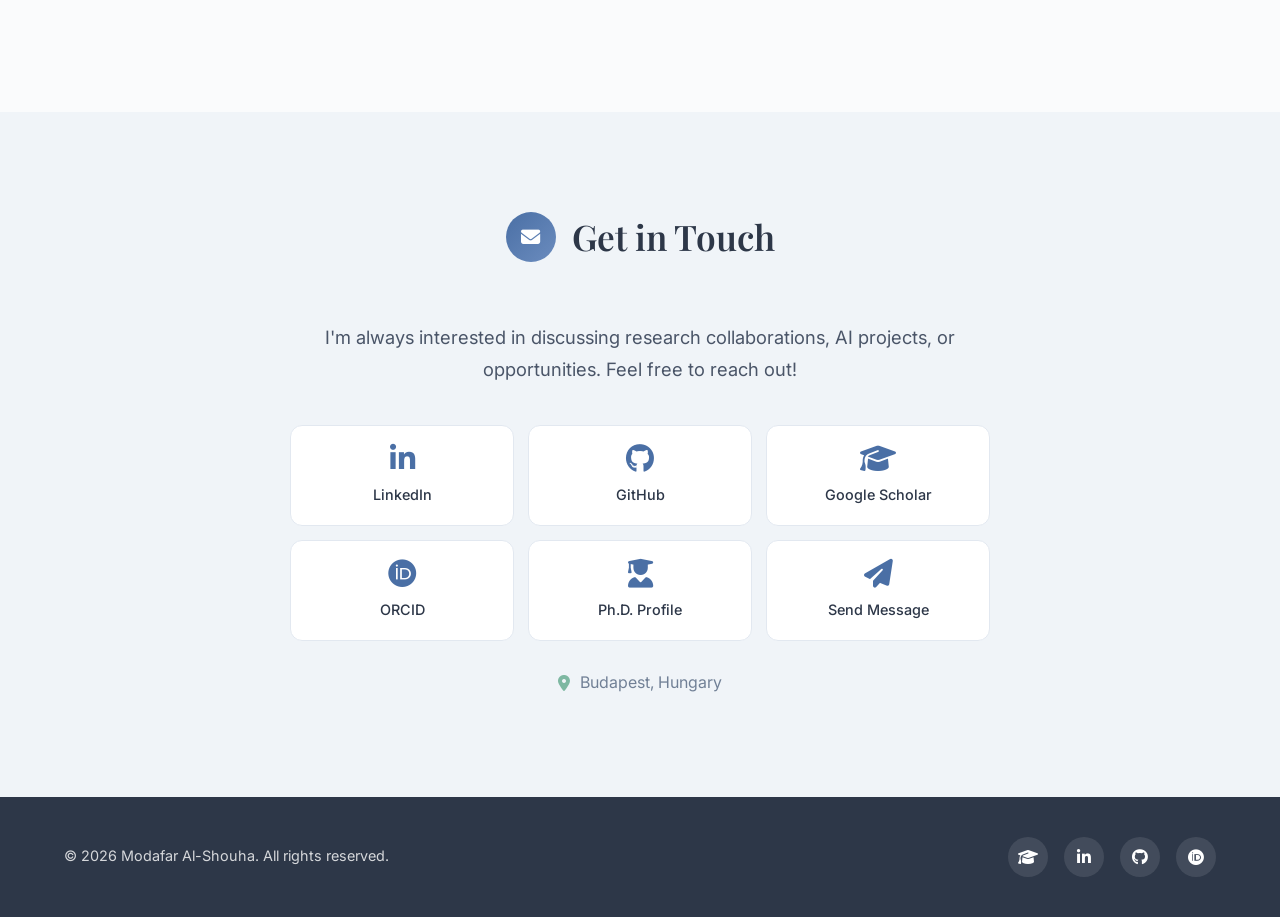
==== commit 80b35c86: "Add README" ====
--- a/index.html
+++ b/index.html
@@ -364,7 +364,7 @@
                             <span class="conf-role reviewer">Reviewer</span>
                         </div>
                         <h4><a href="https://www.iceccme.com/" target="_blank" rel="noopener noreferrer">6th International Conference on Electrical, Computer, Communications and Mechatronics Engineering (ICECCME)</a></h4>
-                        <p class="pub-venue">Bali, Indonesia · 15–17 October 2026</p>
+                        <p class="pub-venue">Nusa Dua · Bali, Indonesia · 15–17 October 2026</p>
                     </div>
                 </div>
                 <div class="publication-item conference-item">
@@ -419,7 +419,7 @@
                             <span class="conf-role participant">Participant</span>
                         </div>
                         <h4><a href="https://craft-conf.com/2025" target="_blank" rel="noopener noreferrer">CRAFT Conference 2025</a></h4>
-                        <p class="pub-venue">Hungarian Railway Museum · Budapest, Hungary · 29-30 May 2025</p>
+                        <p class="pub-venue">Hungarian Railway Museum · Budapest, Hungary · 29–30 May 2025</p>
                     </div>
                 </div>
                 <div class="publication-item conference-item">
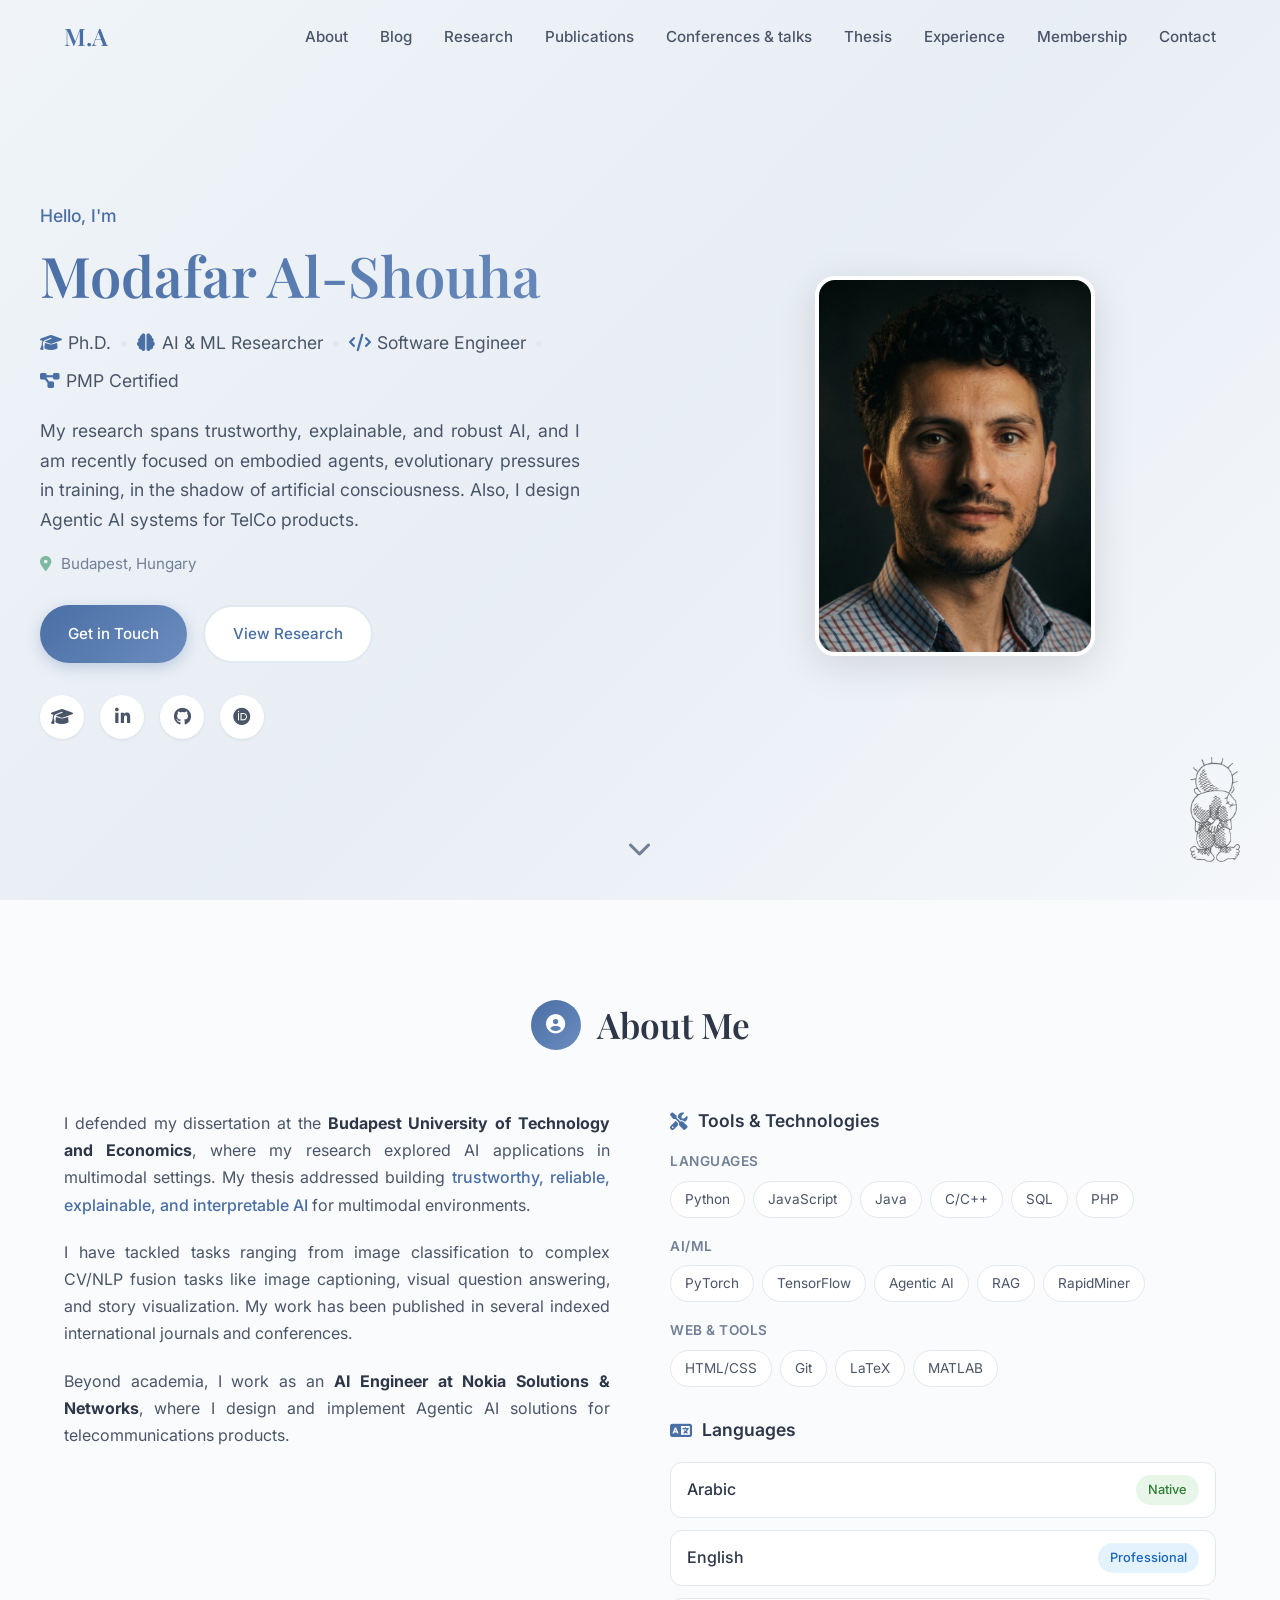
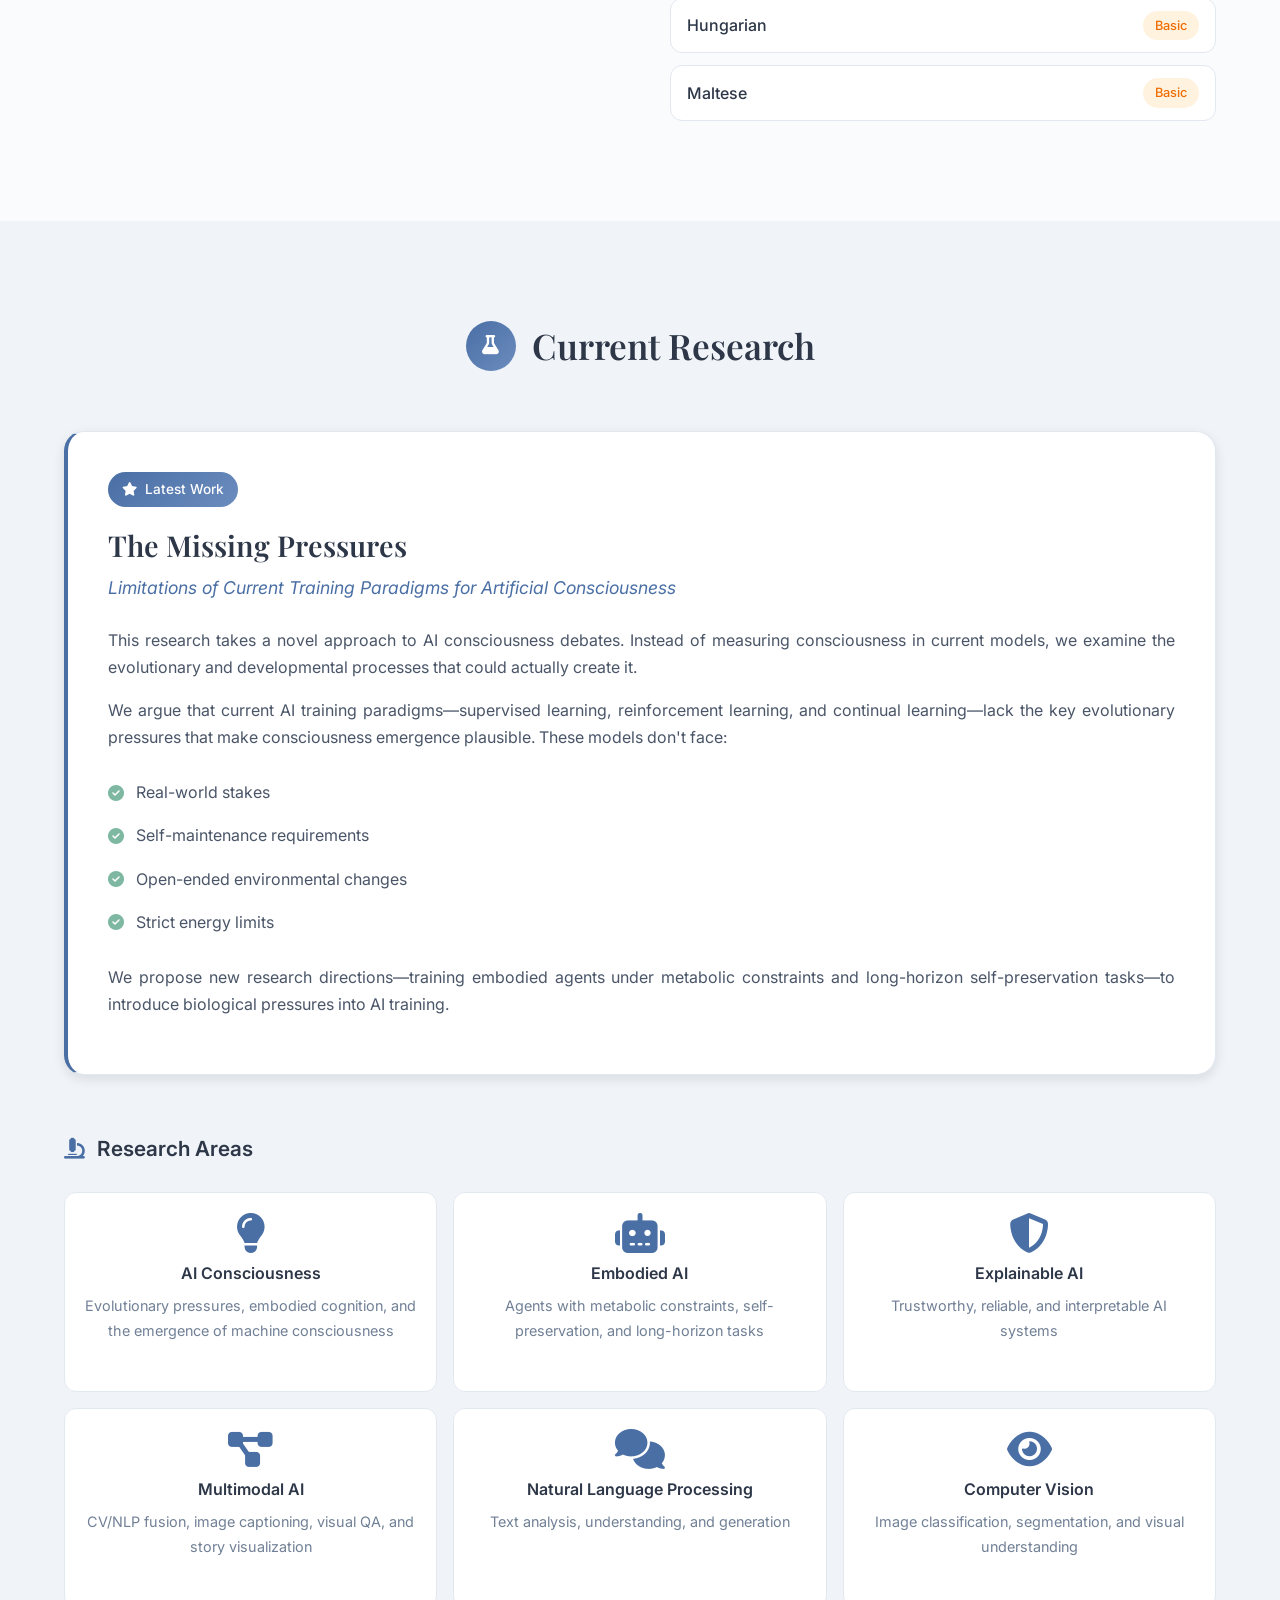
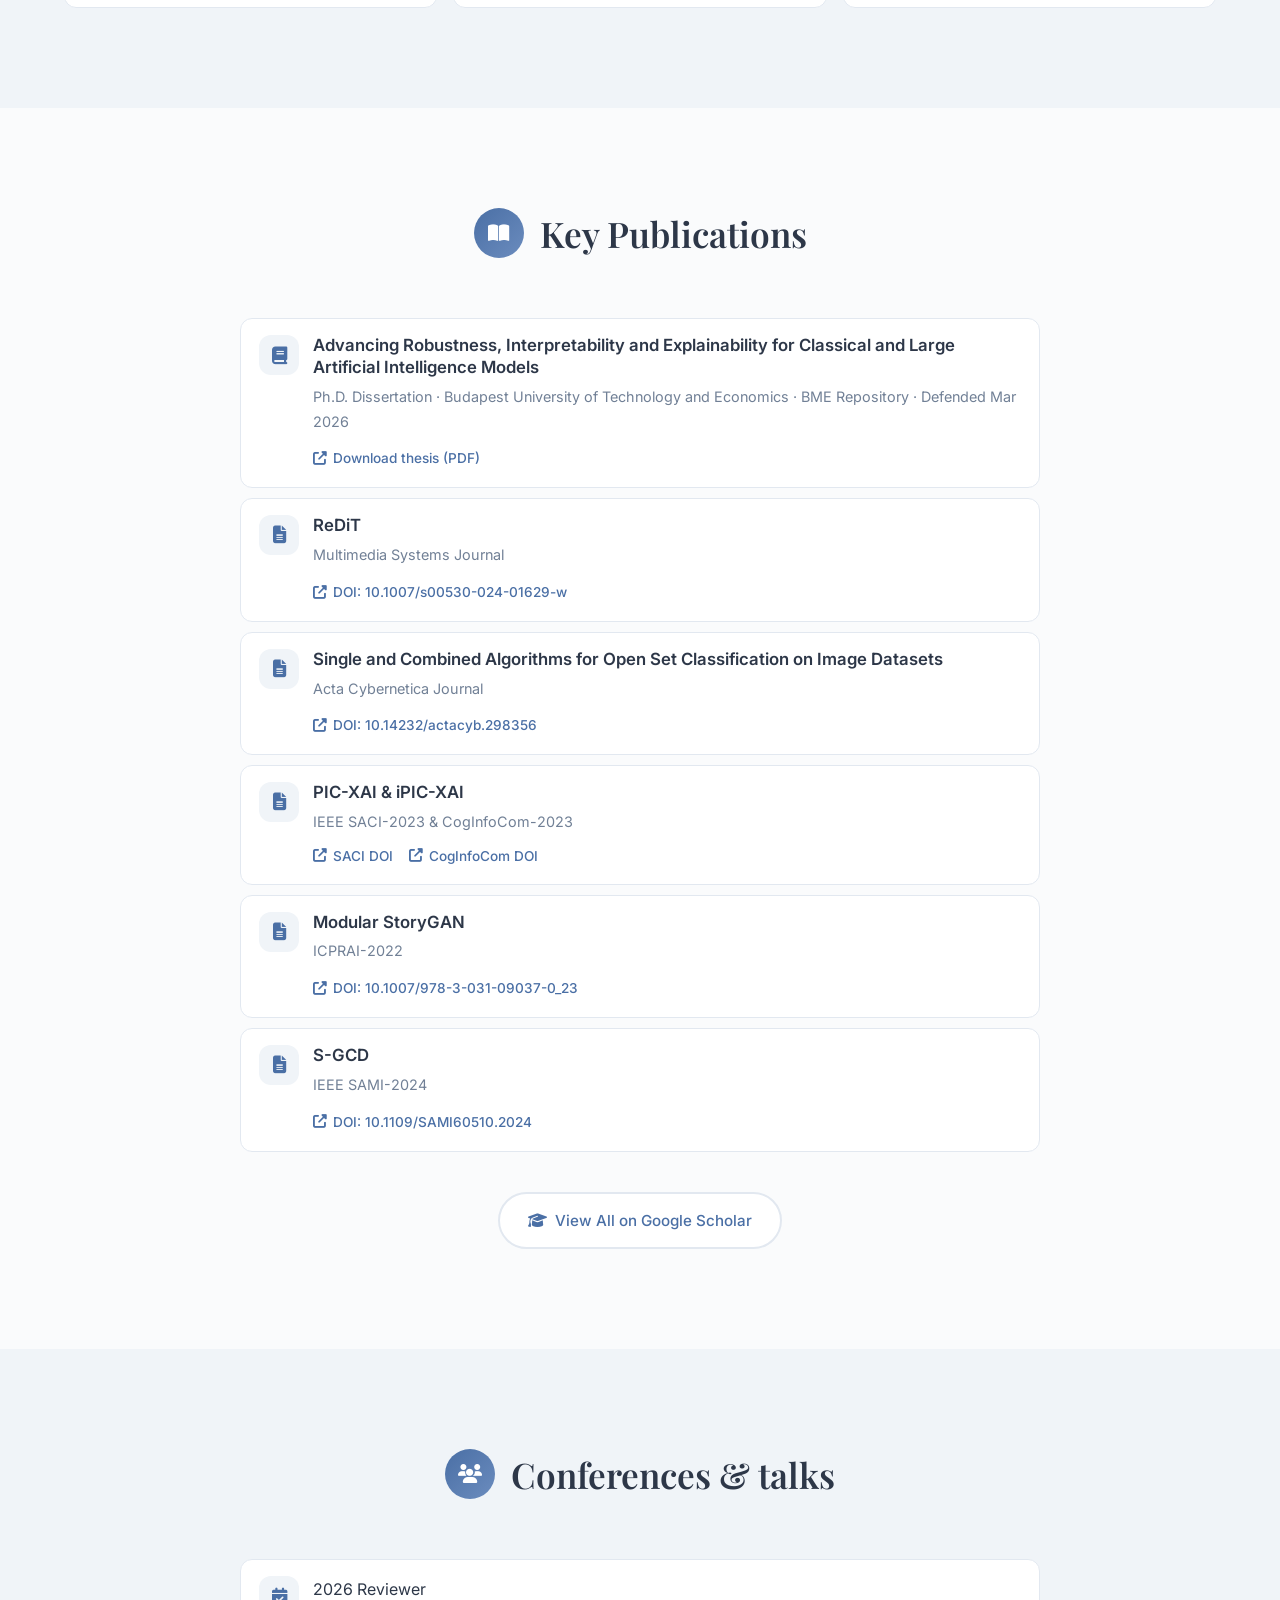
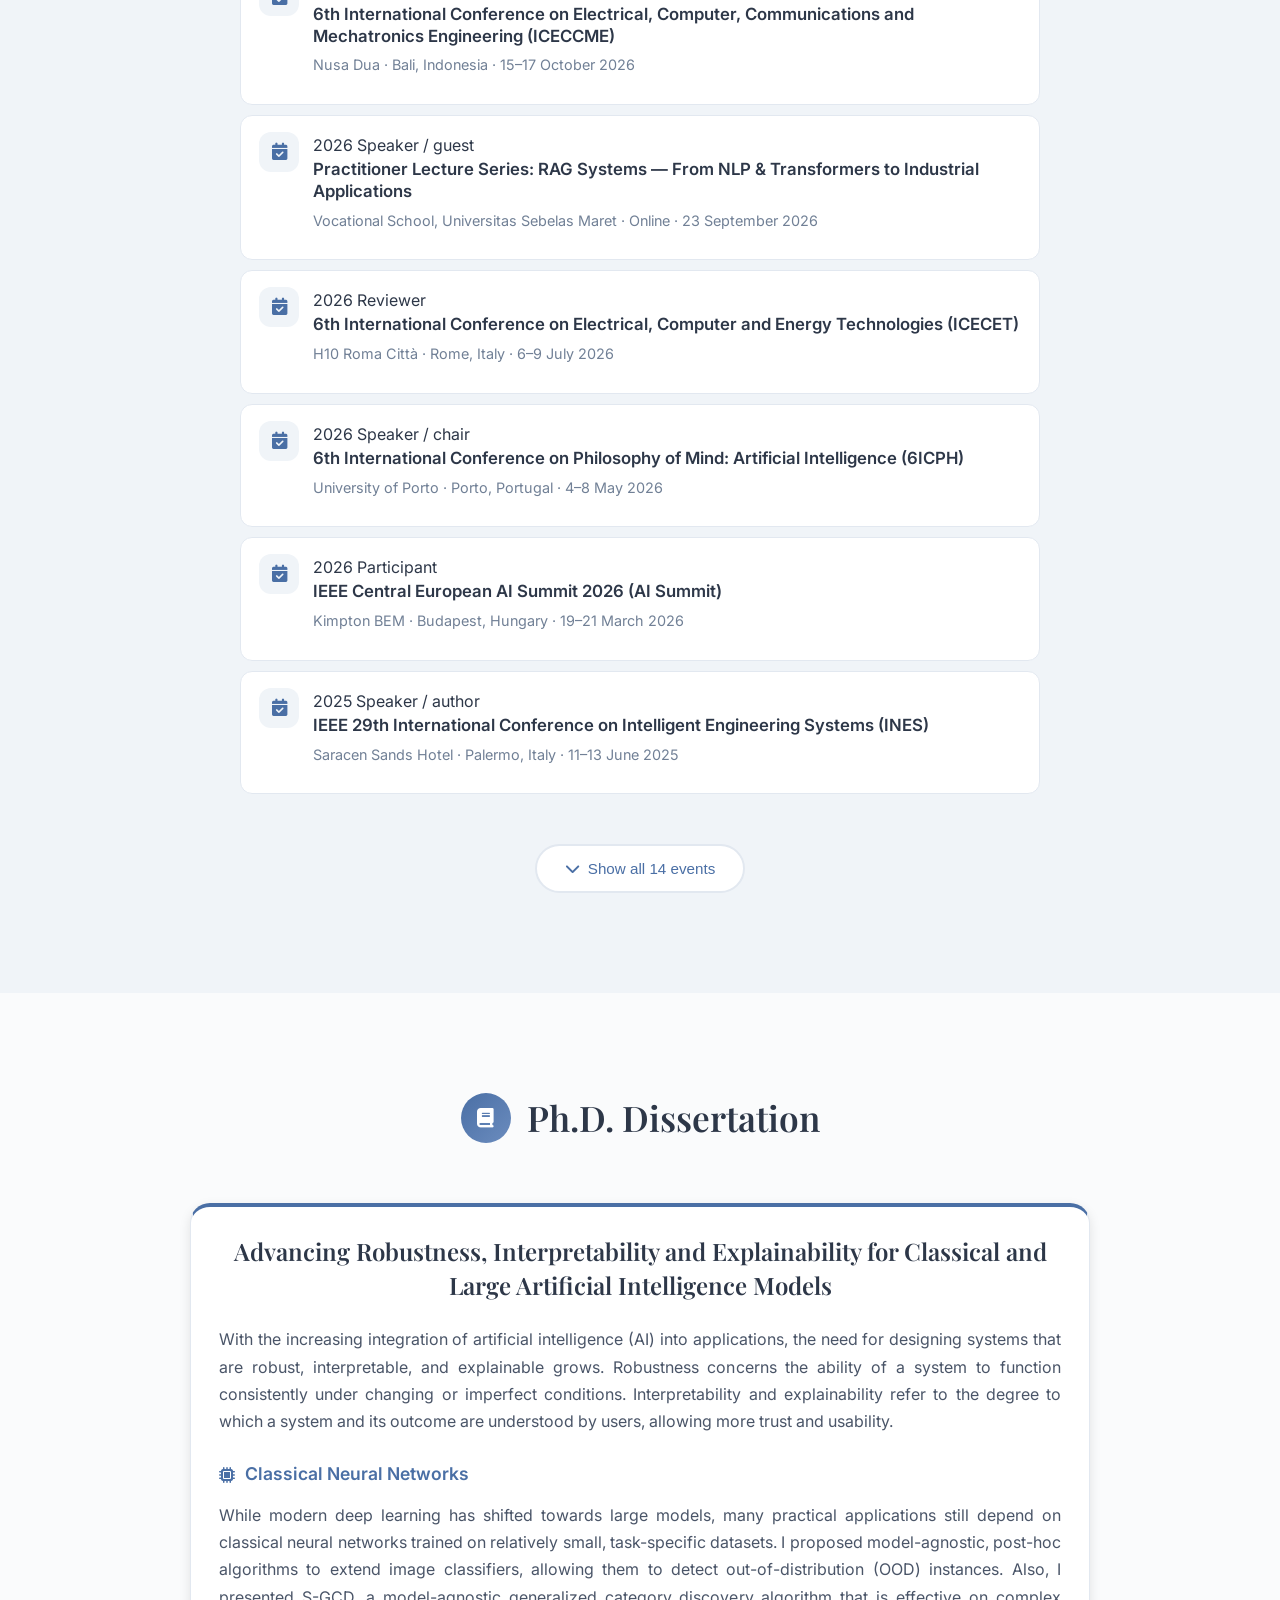
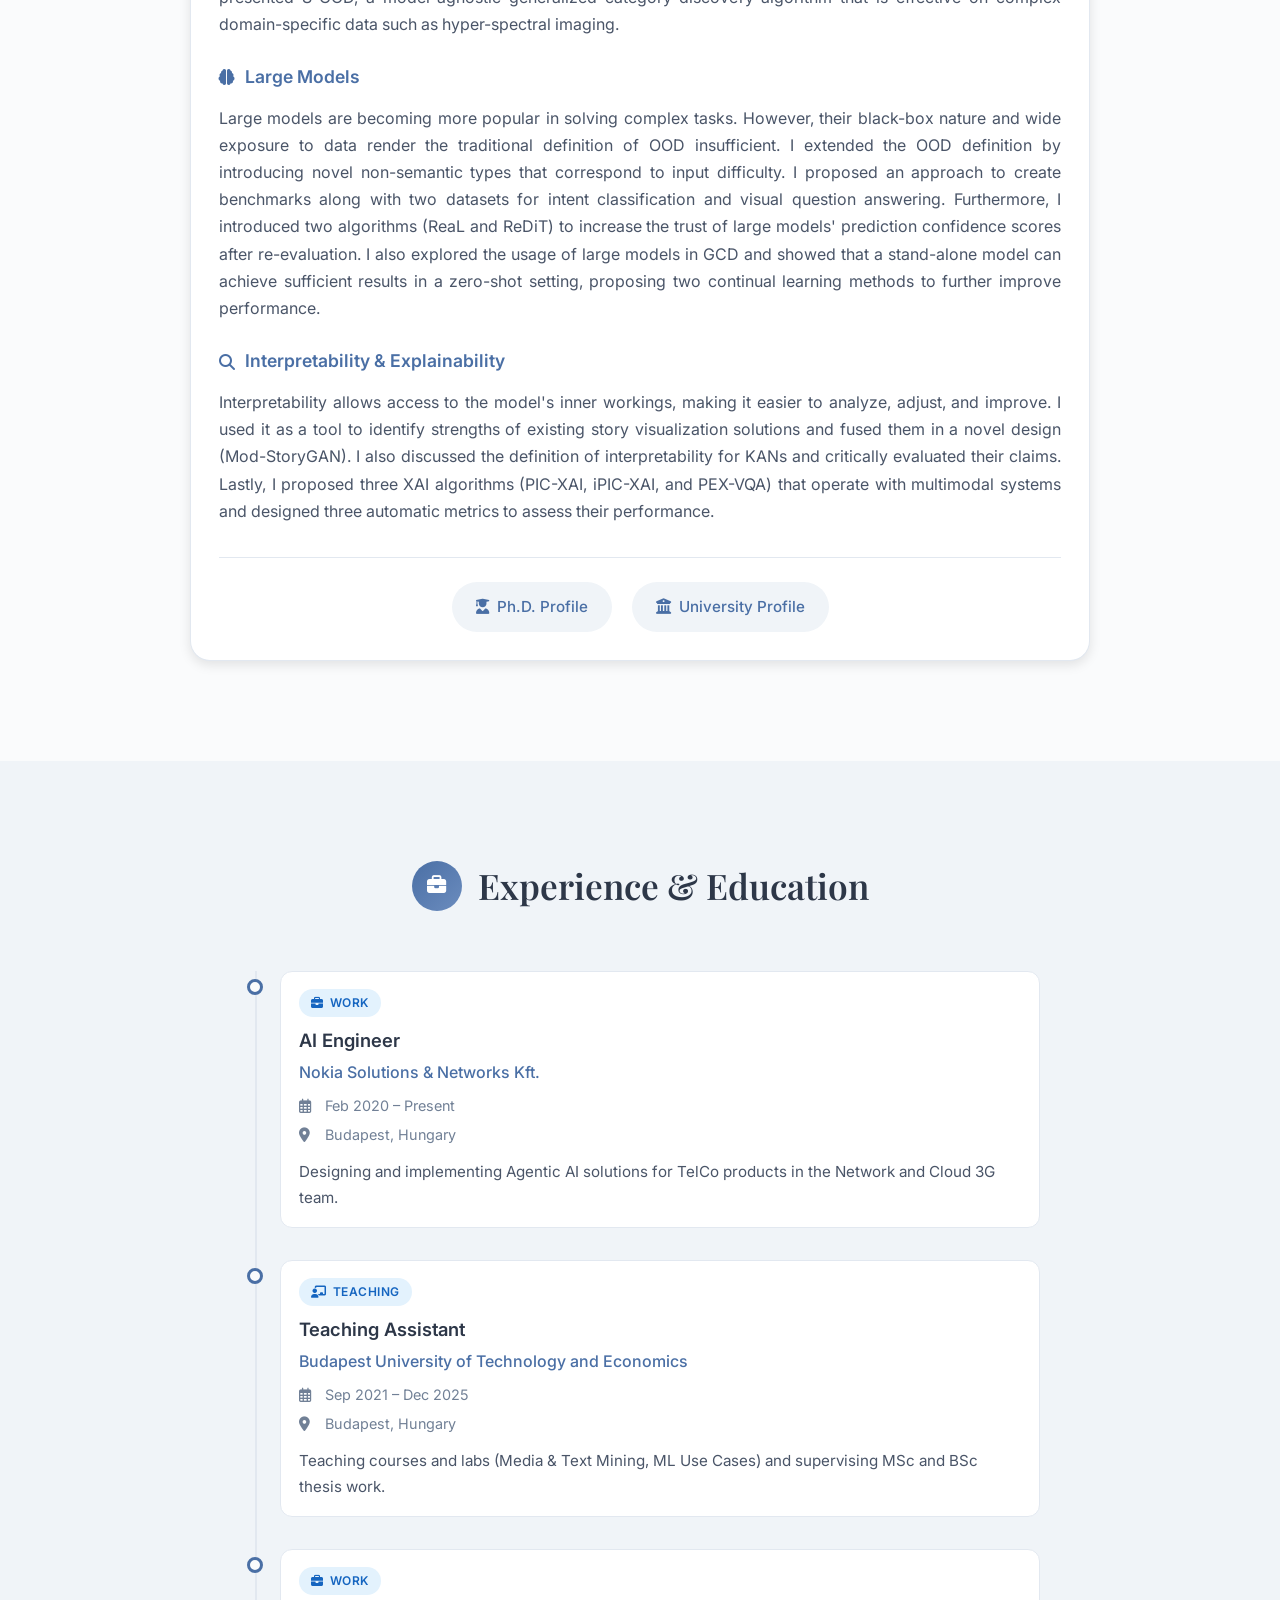
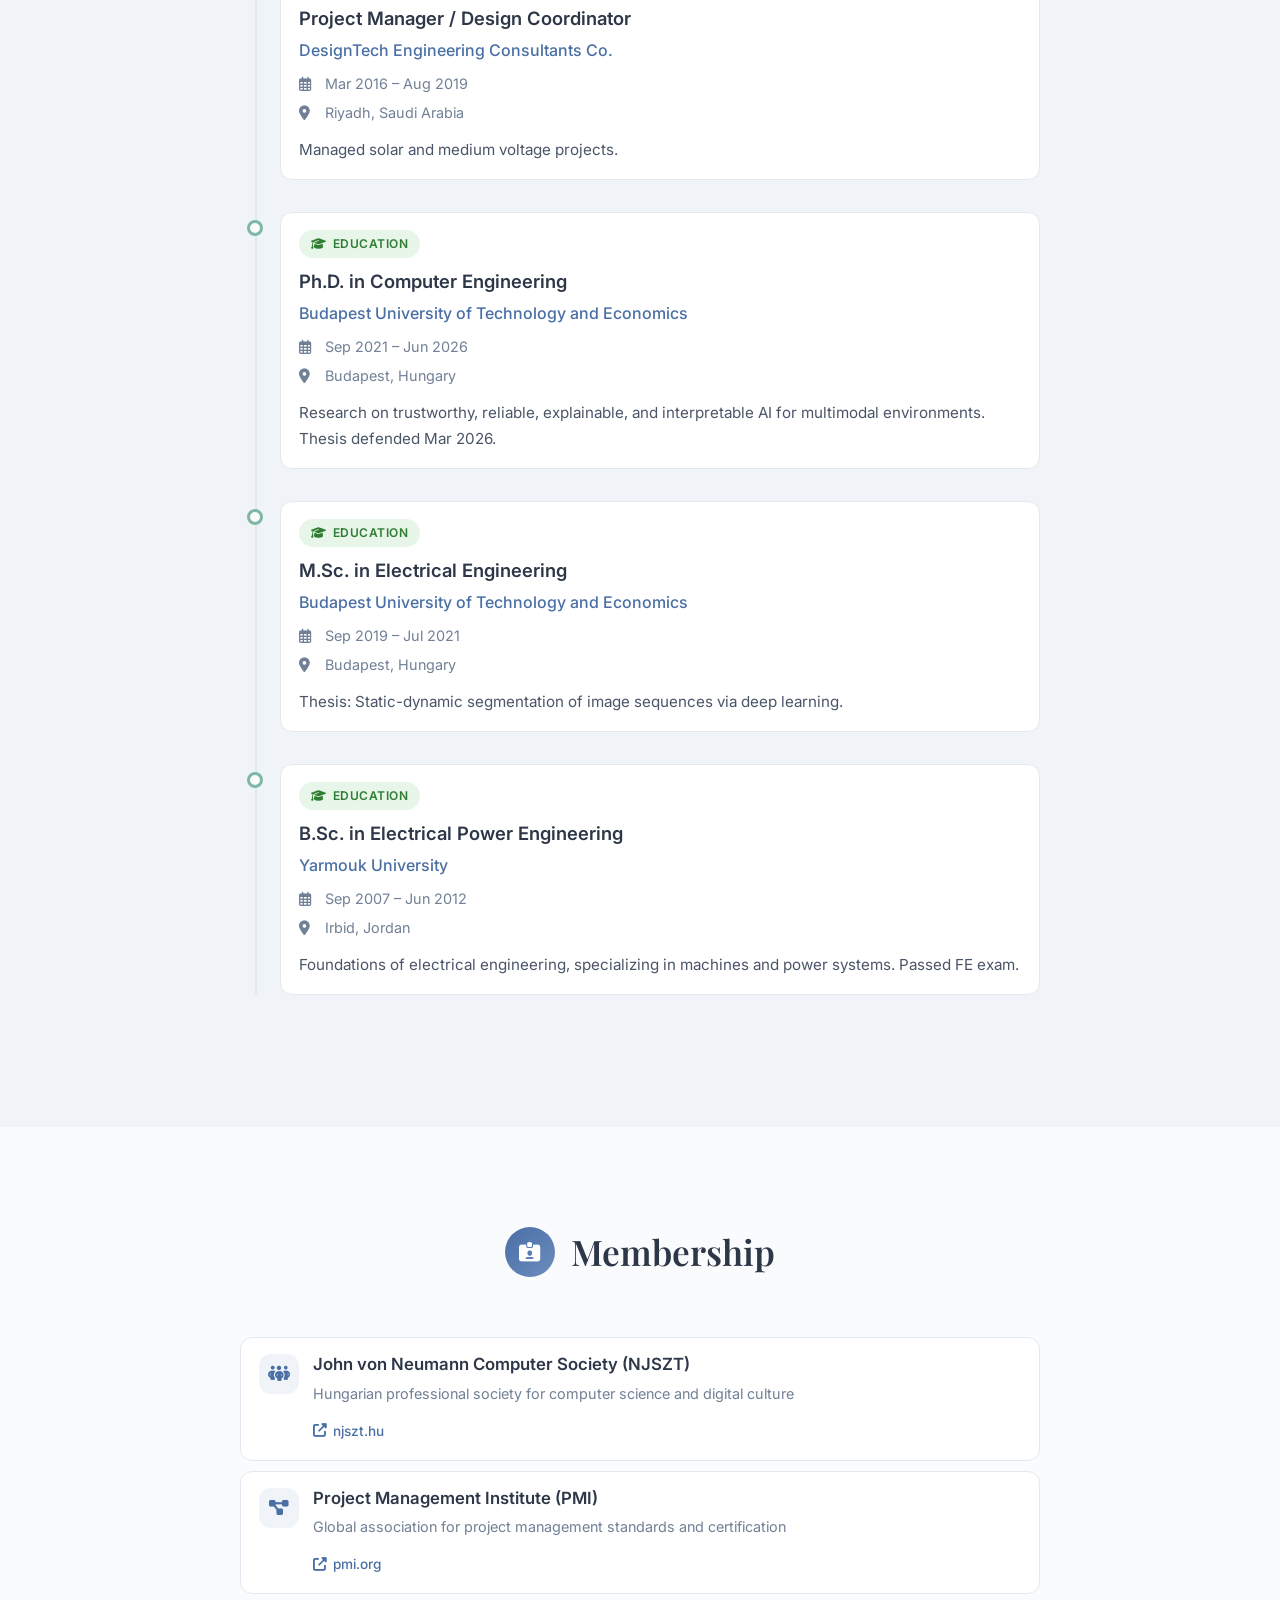
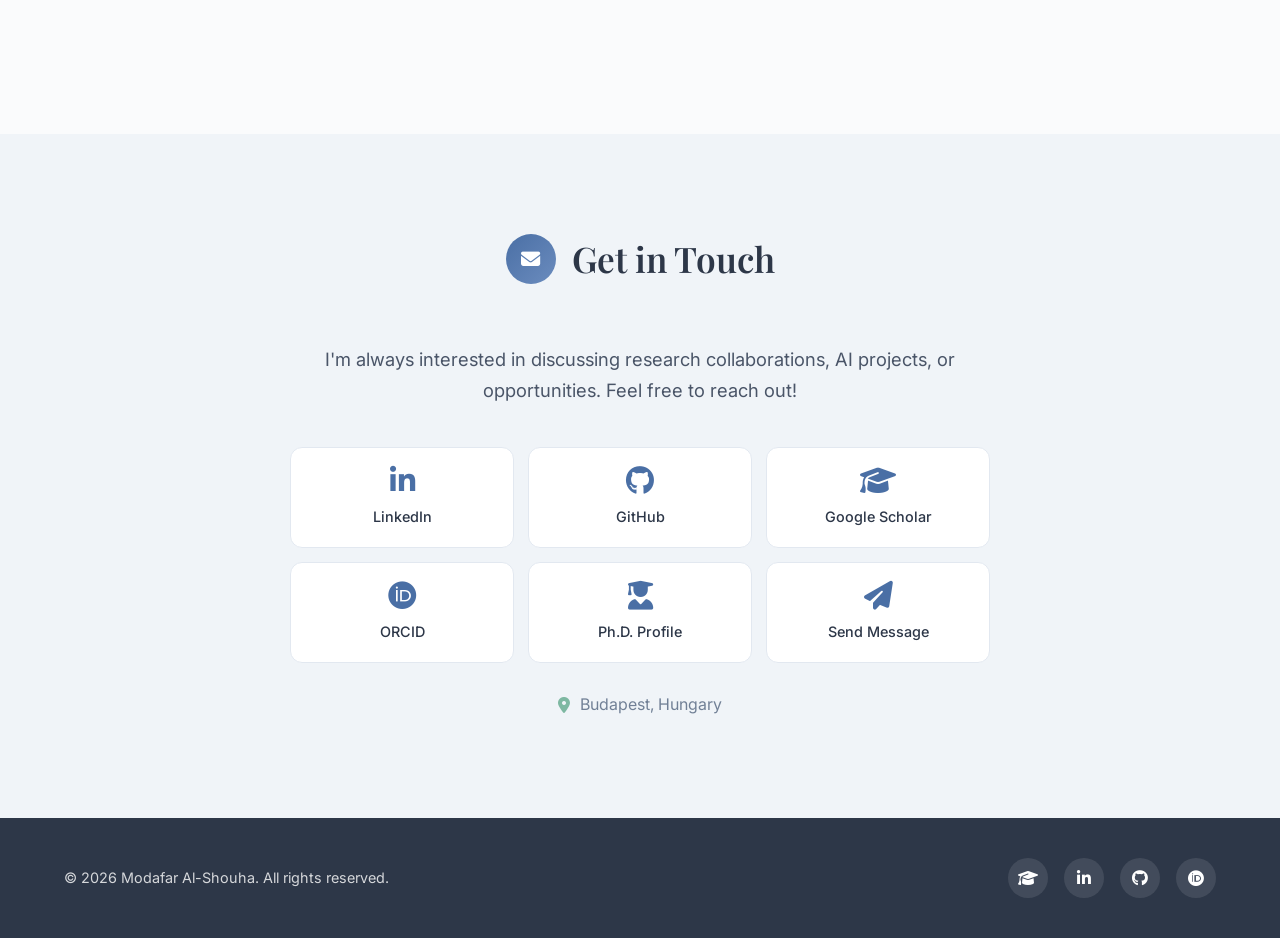
==== commit 581d5ff6: "add activity (invited speaker)" ====
--- a/index.html
+++ b/index.html
@@ -28,10 +28,10 @@
             <a href="#home" class="nav-logo">M.A</a>
             <ul class="nav-menu">
                 <li><a href="#about">About</a></li>
-                <li><a href="https://modafarshouha.github.io/sloth_blog" target="_blank">Blog</a></li>
+                <li><a href="https://modafarshouha.github.io/sloth-blog" target="_blank">Blog</a></li>
                 <li><a href="#research">Research</a></li>
                 <li><a href="#publications">Publications</a></li>
-                <li><a href="#conferences">Conferences</a></li>
+                <li><a href="#conferences">Conferences &amp; talks</a></li>
                 <li><a href="#thesis">Thesis</a></li>
                 <li><a href="#experience">Experience</a></li>
                 <li><a href="#membership">Membership</a></li>
@@ -348,12 +348,12 @@
         </div>
     </section>
 
-    <!-- Conferences Section -->
+    <!-- Conferences & talks Section -->
     <section id="conferences" class="section conferences">
         <div class="container">
             <h2 class="section-title">
                 <span class="title-icon"><i class="fas fa-users"></i></span>
-                Conferences
+                Conferences &amp; talks
             </h2>
             <div class="publications-list conferences-list">
                 <div class="publication-item conference-item">
@@ -372,6 +372,17 @@
                     <div class="pub-content">
                         <div class="conference-meta">
                             <span class="conf-year">2026</span>
+                            <span class="conf-role">Speaker / guest</span>
+                        </div>
+                        <h4>Practitioner Lecture Series: RAG Systems — From NLP &amp; Transformers to Industrial Applications</h4>
+                        <p class="pub-venue">Vocational School, Universitas Sebelas Maret · Online · 23 September 2026</p>
+                    </div>
+                </div>
+                <div class="publication-item conference-item">
+                    <div class="pub-icon"><i class="fas fa-calendar-check"></i></div>
+                    <div class="pub-content">
+                        <div class="conference-meta">
+                            <span class="conf-year">2026</span>
                             <span class="conf-role reviewer">Reviewer</span>
                         </div>
                         <h4><a href="https://www.icecet.com/home" target="_blank" rel="noopener noreferrer">6th International Conference on Electrical, Computer and Energy Technologies (ICECET)</a></h4>
@@ -502,7 +513,7 @@
             </div>
             <div class="conferences-cta">
                 <button id="conf-toggle" class="btn btn-secondary" onclick="toggleConferences()" style="display:none">
-                    <i class="fas fa-chevron-down"></i> Show all conferences
+                    <i class="fas fa-chevron-down"></i> Show all events
                 </button>
             </div>
             <noscript>
@@ -811,7 +822,7 @@
             });
 
             btn.style.display = '';
-            btn.innerHTML = '<i class="fas fa-chevron-down"></i> Show all ' + all.length + ' conferences';
+            btn.innerHTML = '<i class="fas fa-chevron-down"></i> Show all ' + all.length + ' events';
         })();
 
         function toggleConferences() {
@@ -830,7 +841,7 @@
             });
 
             btn.innerHTML = expanded
-                ? '<i class="fas fa-chevron-down"></i> Show all ' + total + ' conferences'
+                ? '<i class="fas fa-chevron-down"></i> Show all ' + total + ' events'
                 : '<i class="fas fa-chevron-up"></i> Show less';
         }
     </script>
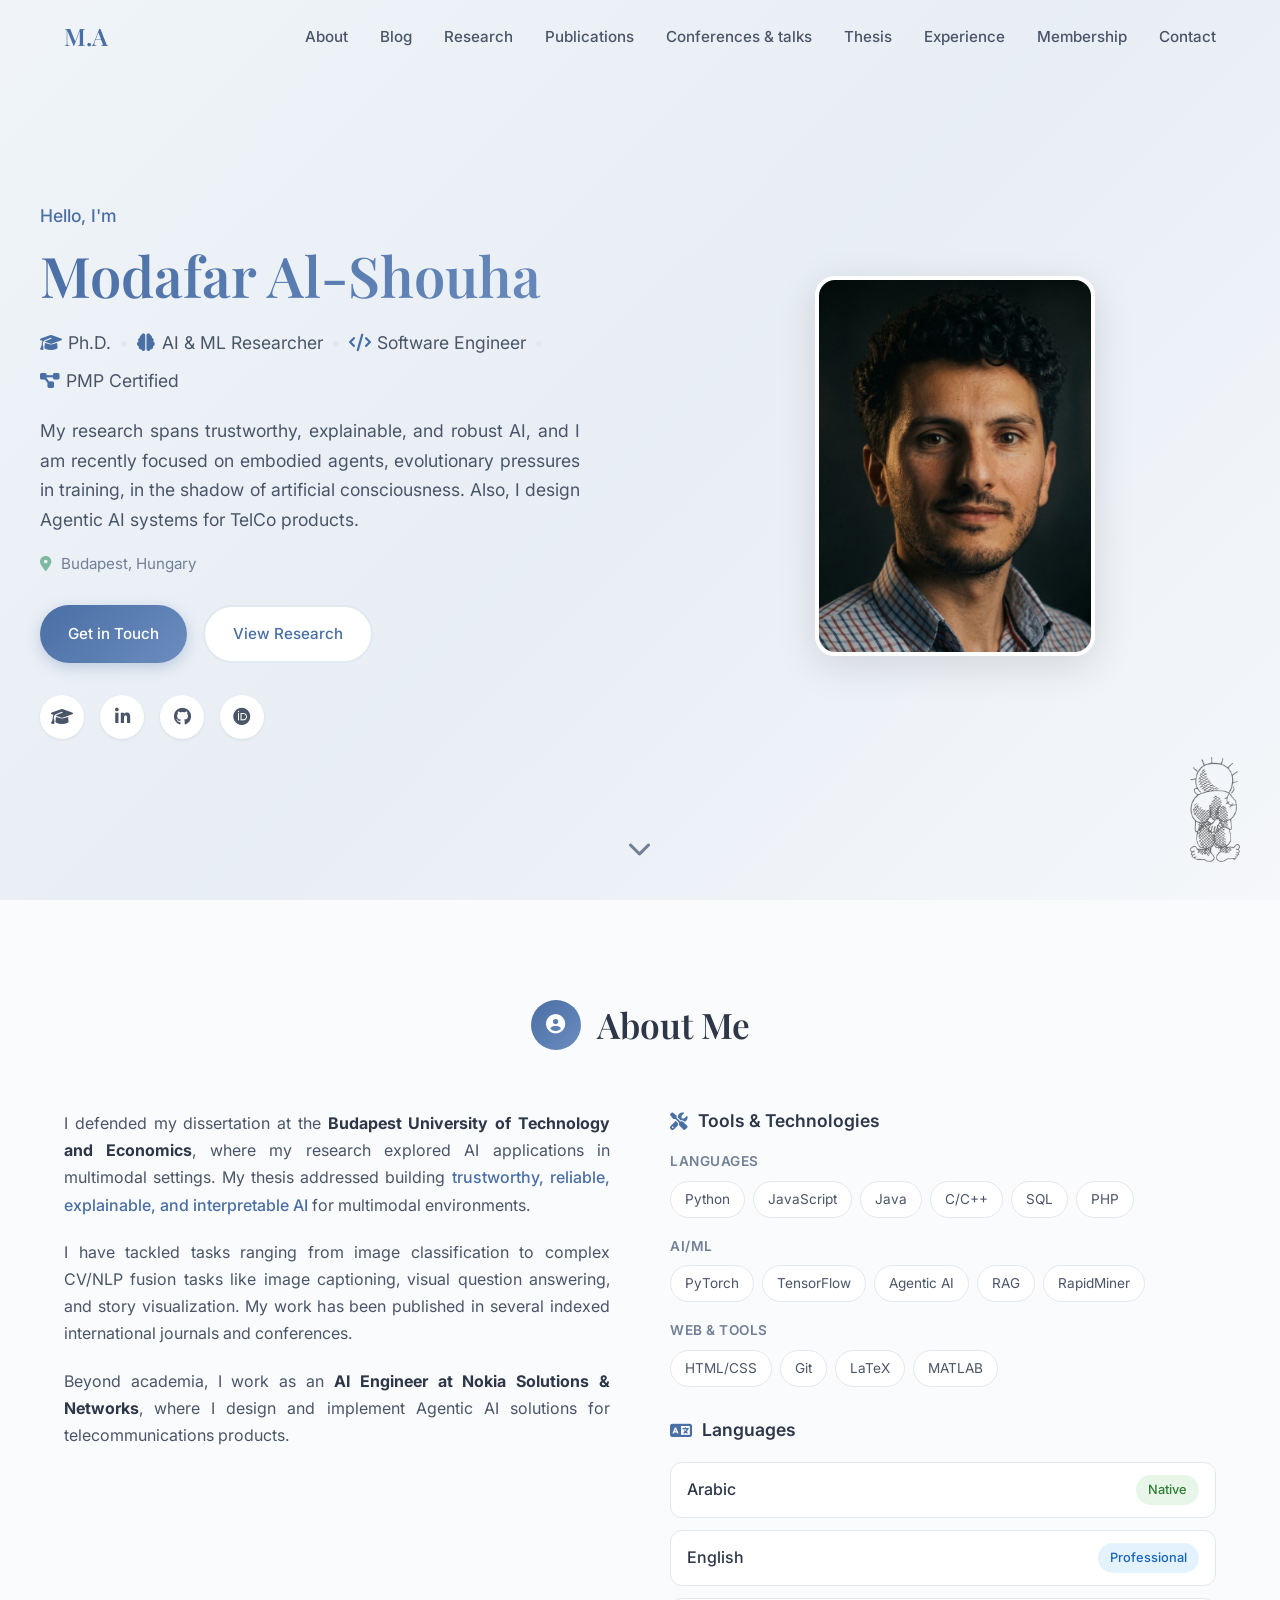
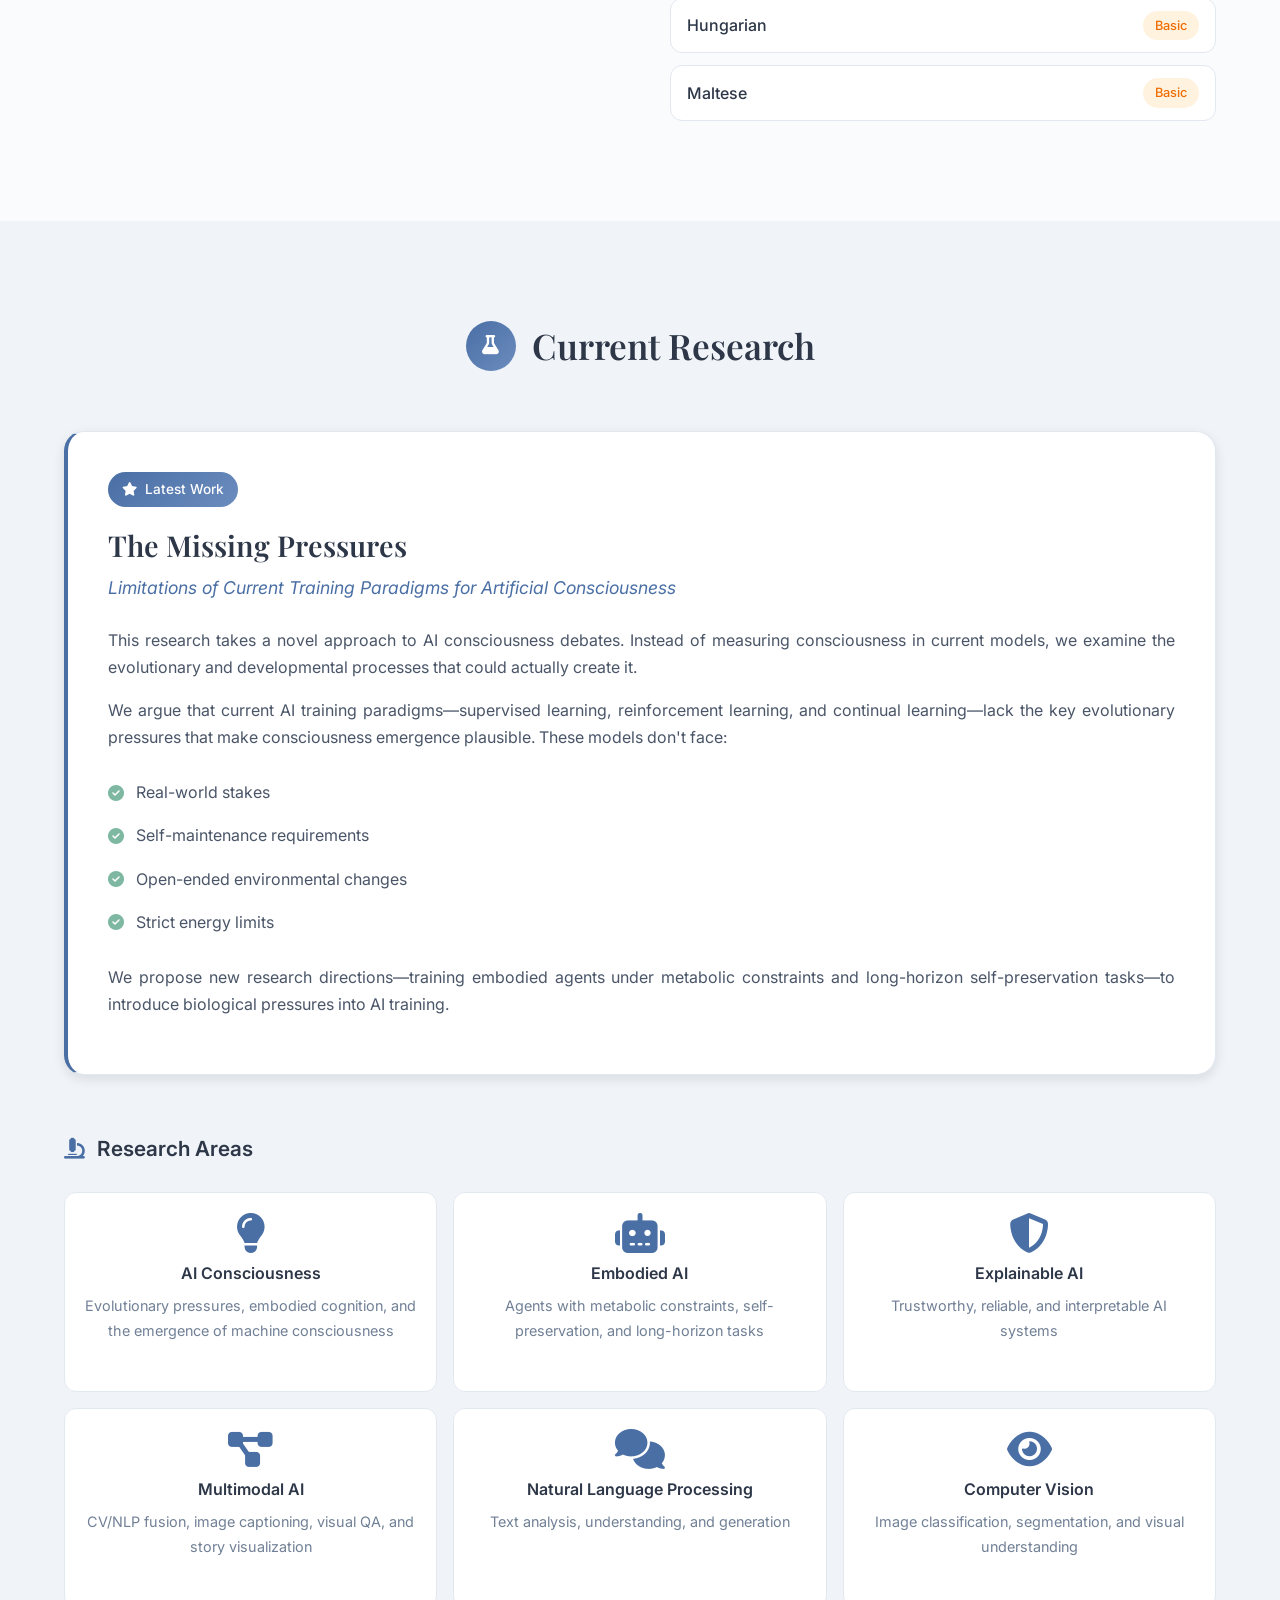
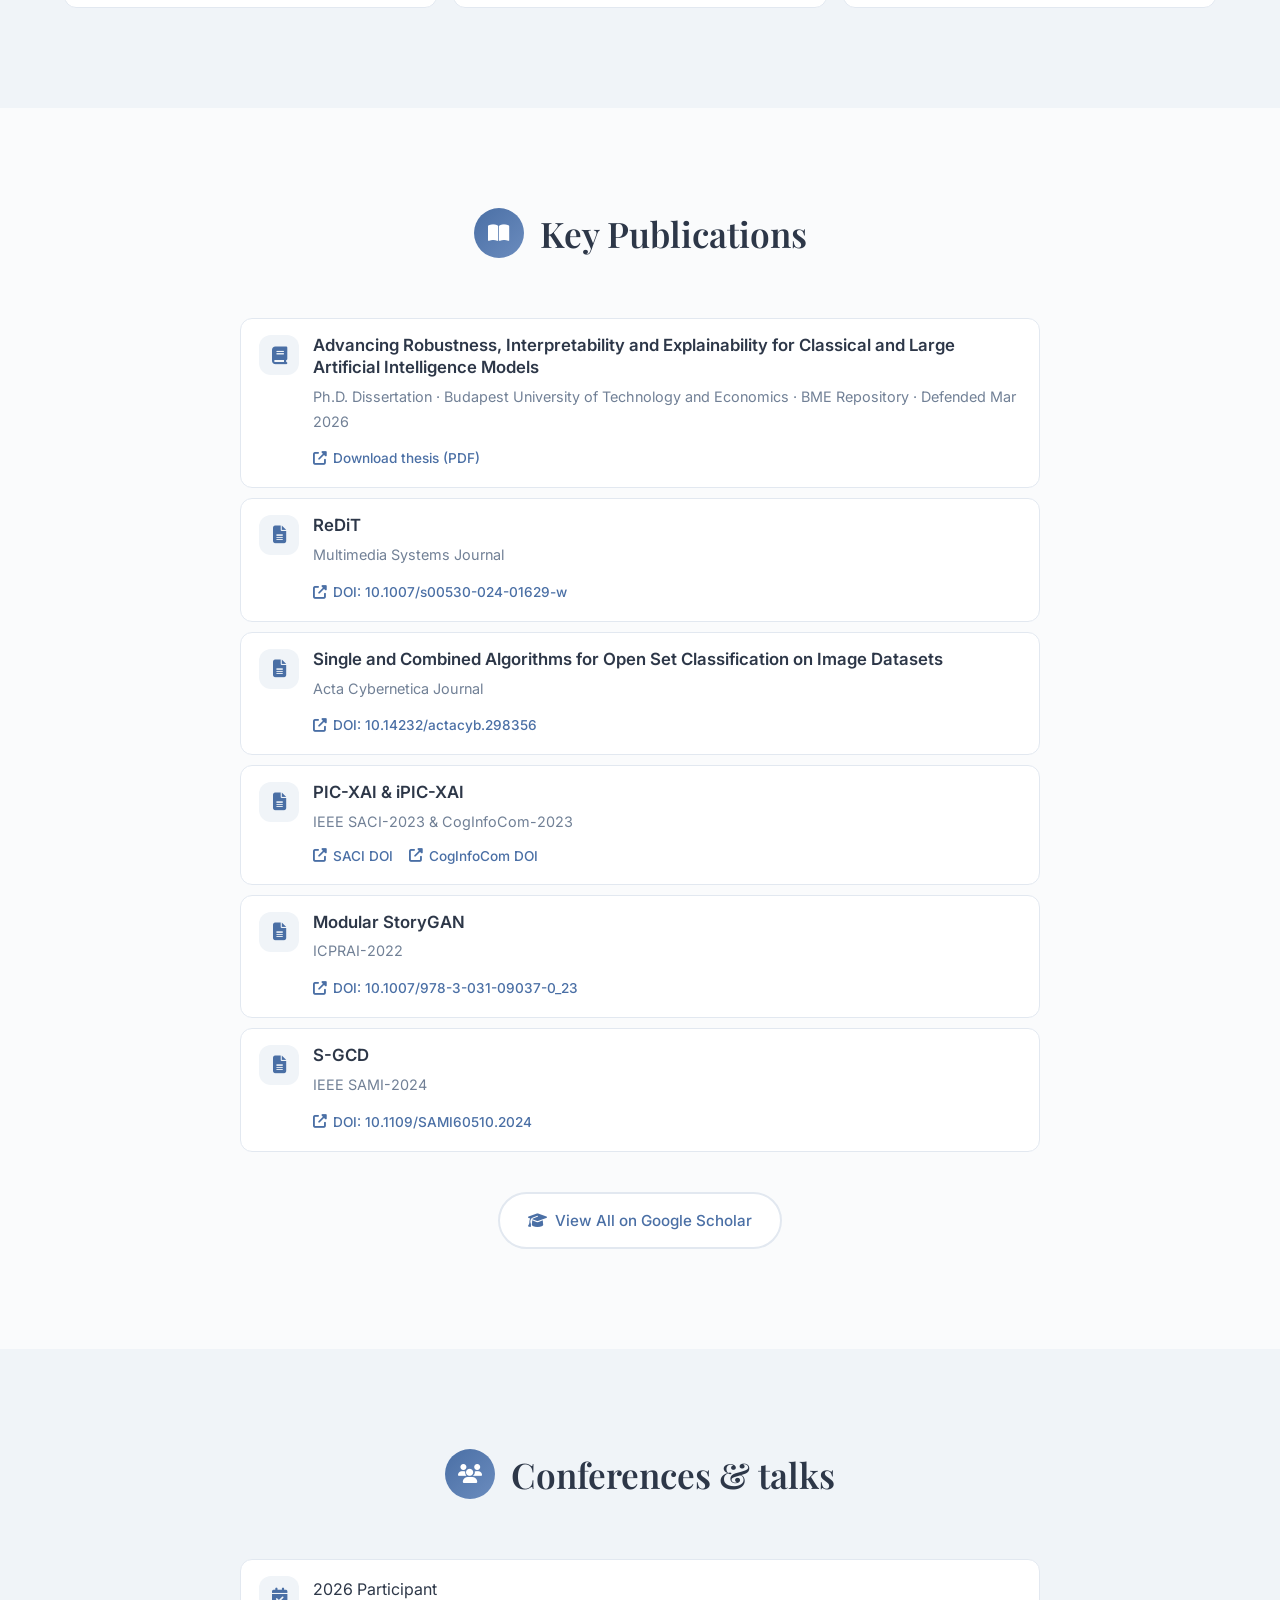
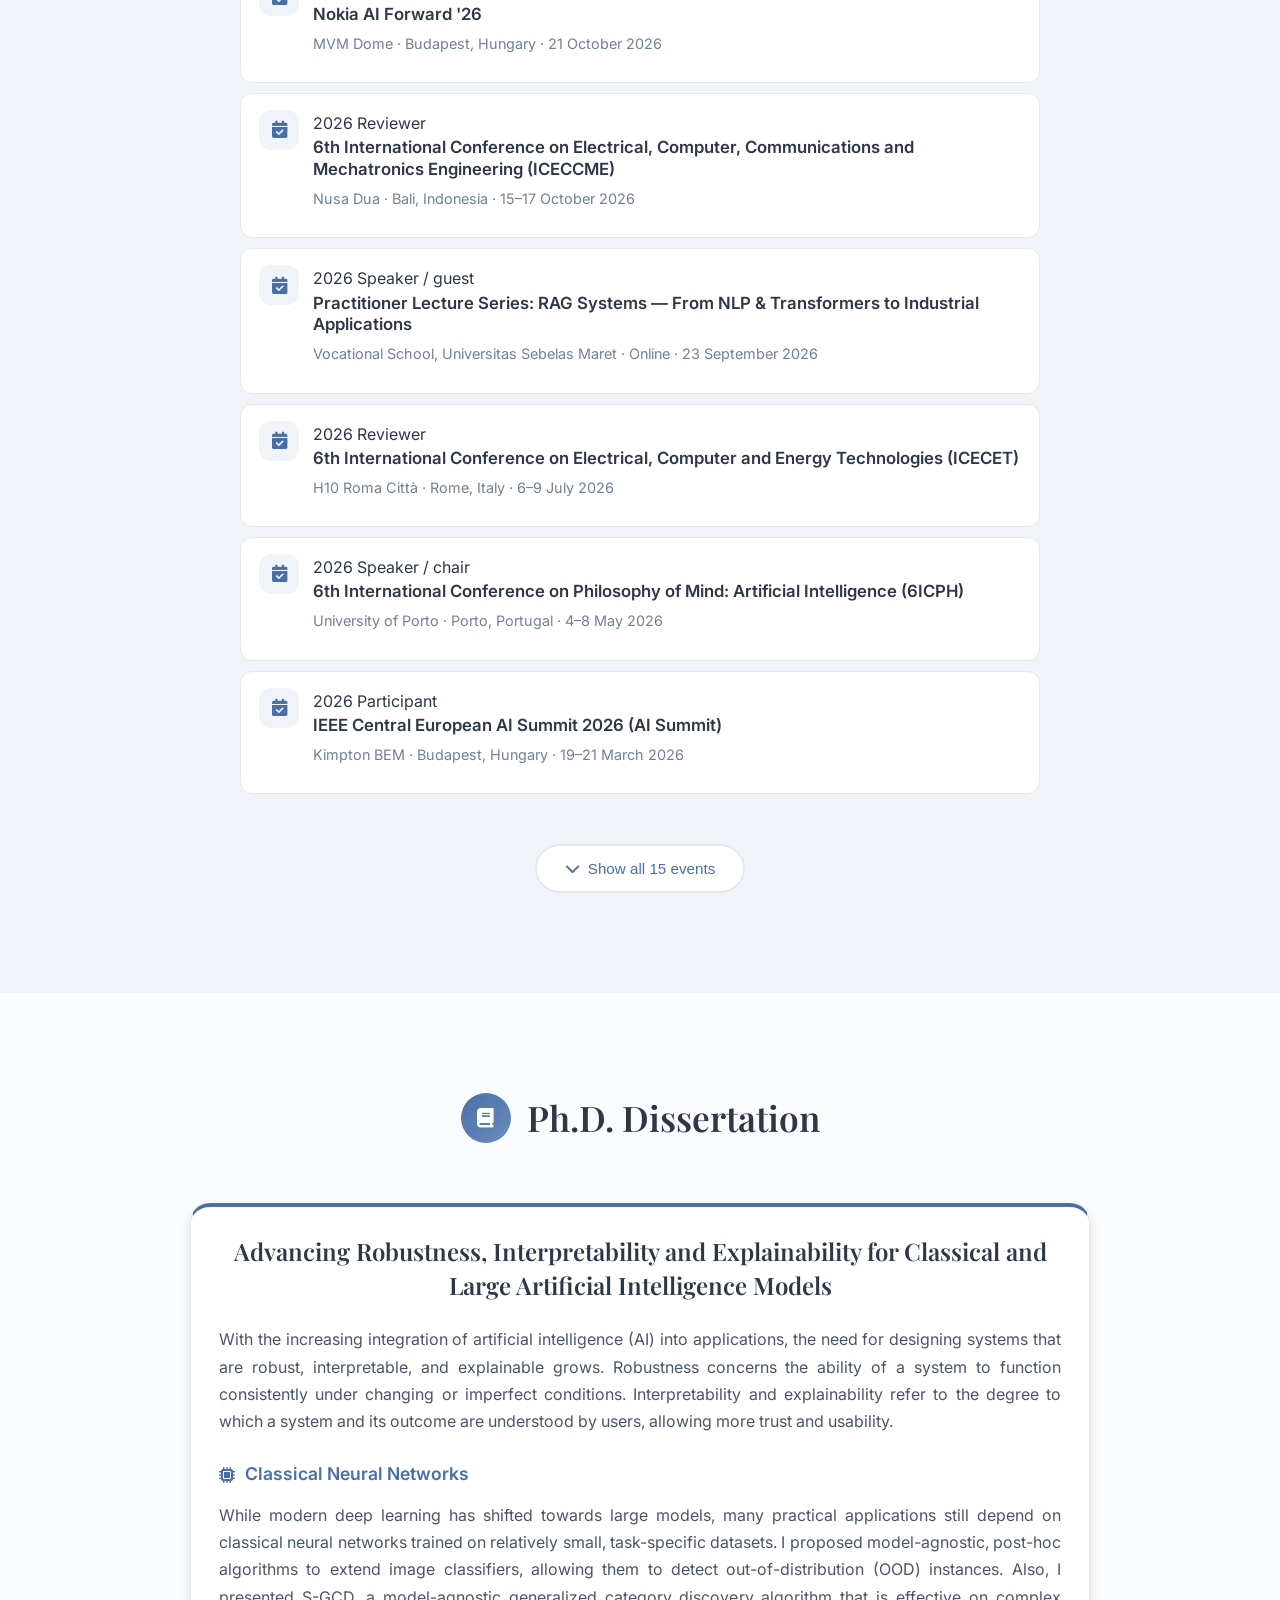
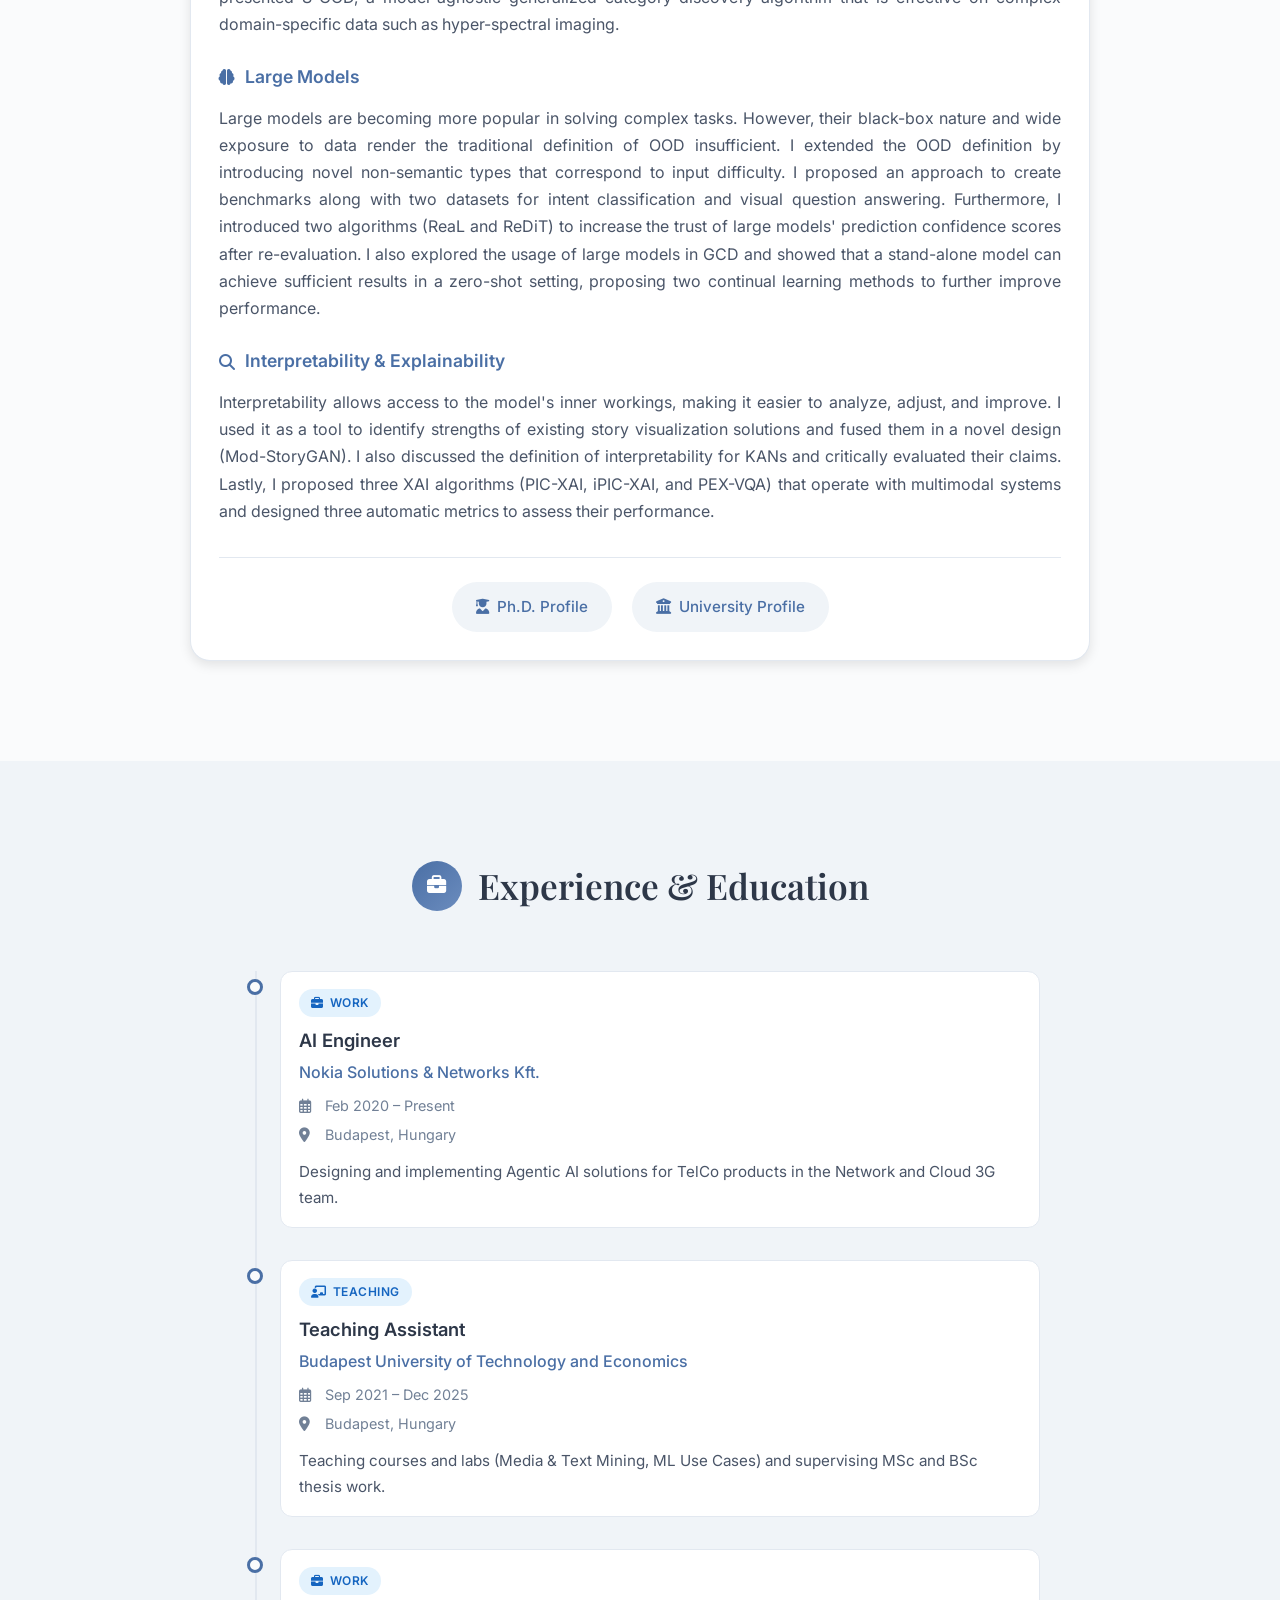
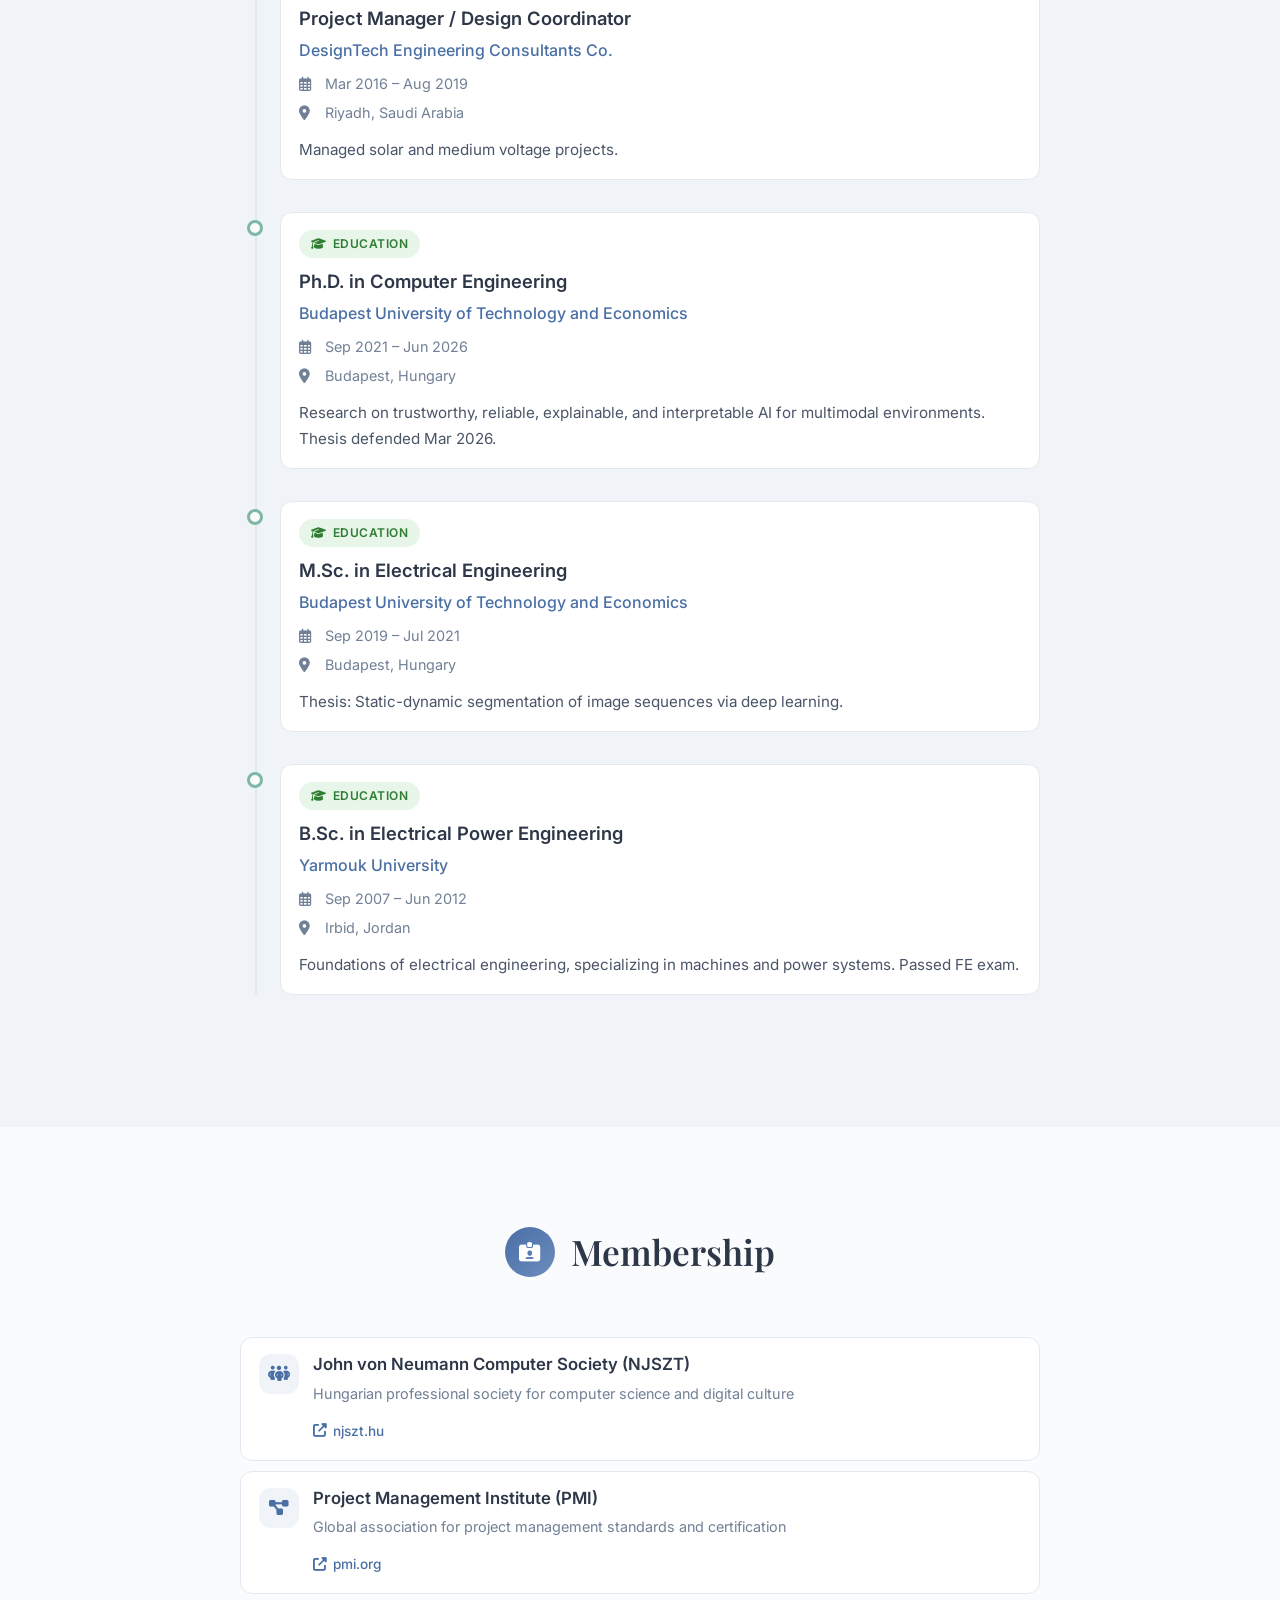
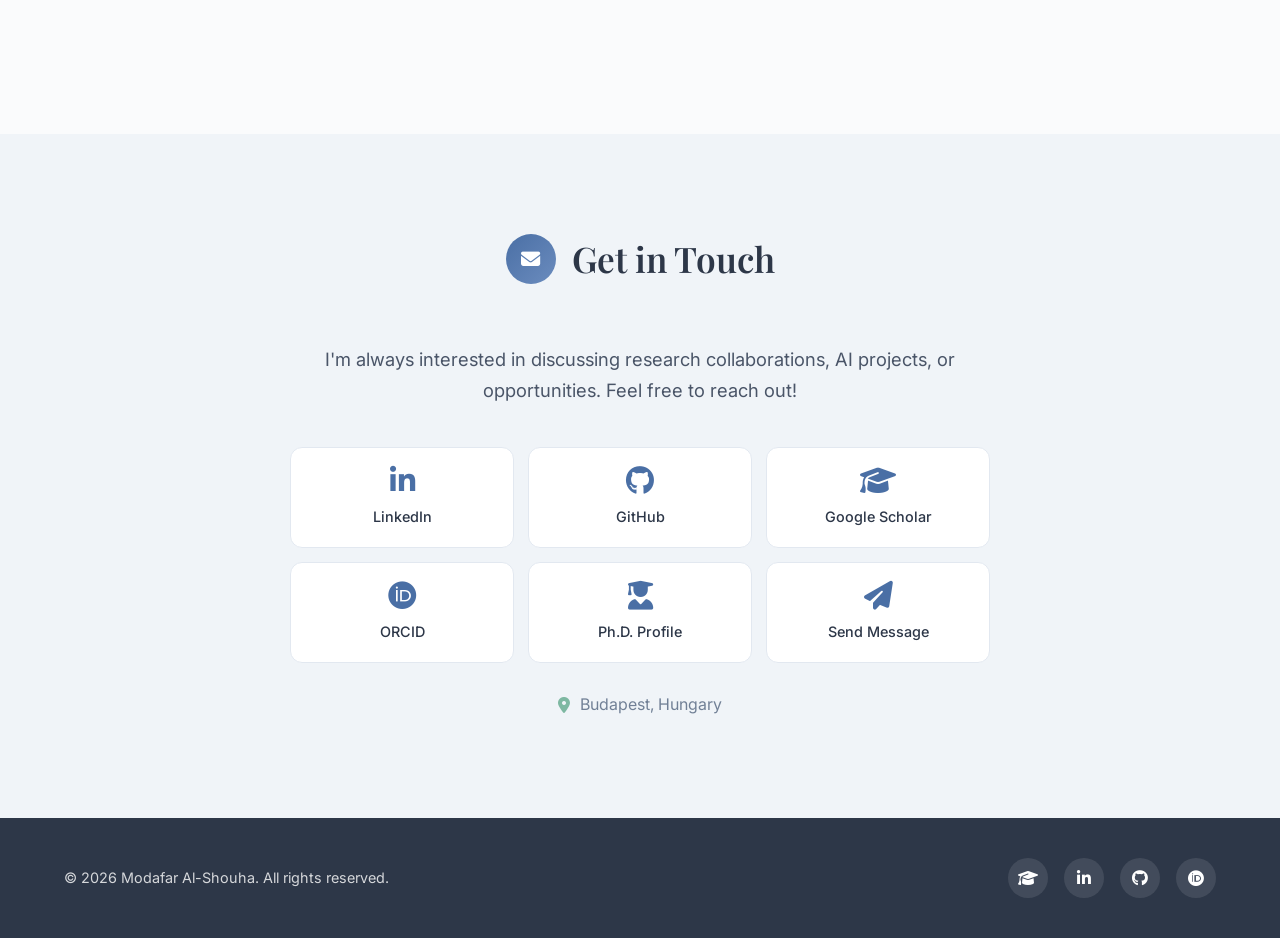
==== commit 31449c73: "Add "AI Forward 26"" ====
--- a/index.html
+++ b/index.html
@@ -361,6 +361,17 @@
                     <div class="pub-content">
                         <div class="conference-meta">
                             <span class="conf-year">2026</span>
+                            <span class="conf-role participant">Participant</span>
+                        </div>
+                        <h4><a href="https://techforward.hu/" target="_blank" rel="noopener noreferrer">Nokia AI Forward '26</a></h4>
+                        <p class="pub-venue">MVM Dome · Budapest, Hungary · 21 October 2026</p>
+                    </div>
+                </div>
+                <div class="publication-item conference-item">
+                    <div class="pub-icon"><i class="fas fa-calendar-check"></i></div>
+                    <div class="pub-content">
+                        <div class="conference-meta">
+                            <span class="conf-year">2026</span>
                             <span class="conf-role reviewer">Reviewer</span>
                         </div>
                         <h4><a href="https://www.iceccme.com/" target="_blank" rel="noopener noreferrer">6th International Conference on Electrical, Computer, Communications and Mechatronics Engineering (ICECCME)</a></h4>
@@ -374,7 +385,7 @@
                             <span class="conf-year">2026</span>
                             <span class="conf-role">Speaker / guest</span>
                         </div>
-                        <h4>Practitioner Lecture Series: RAG Systems — From NLP &amp; Transformers to Industrial Applications</h4>
+                        <h4><a href="https://tifpsdku.vokasi.uns.ac.id/" target="_blank" rel="noopener noreferrer">Practitioner Lecture Series: RAG Systems — From NLP &amp; Transformers to Industrial Applications</a></h4>
                         <p class="pub-venue">Vocational School, Universitas Sebelas Maret · Online · 23 September 2026</p>
                     </div>
                 </div>
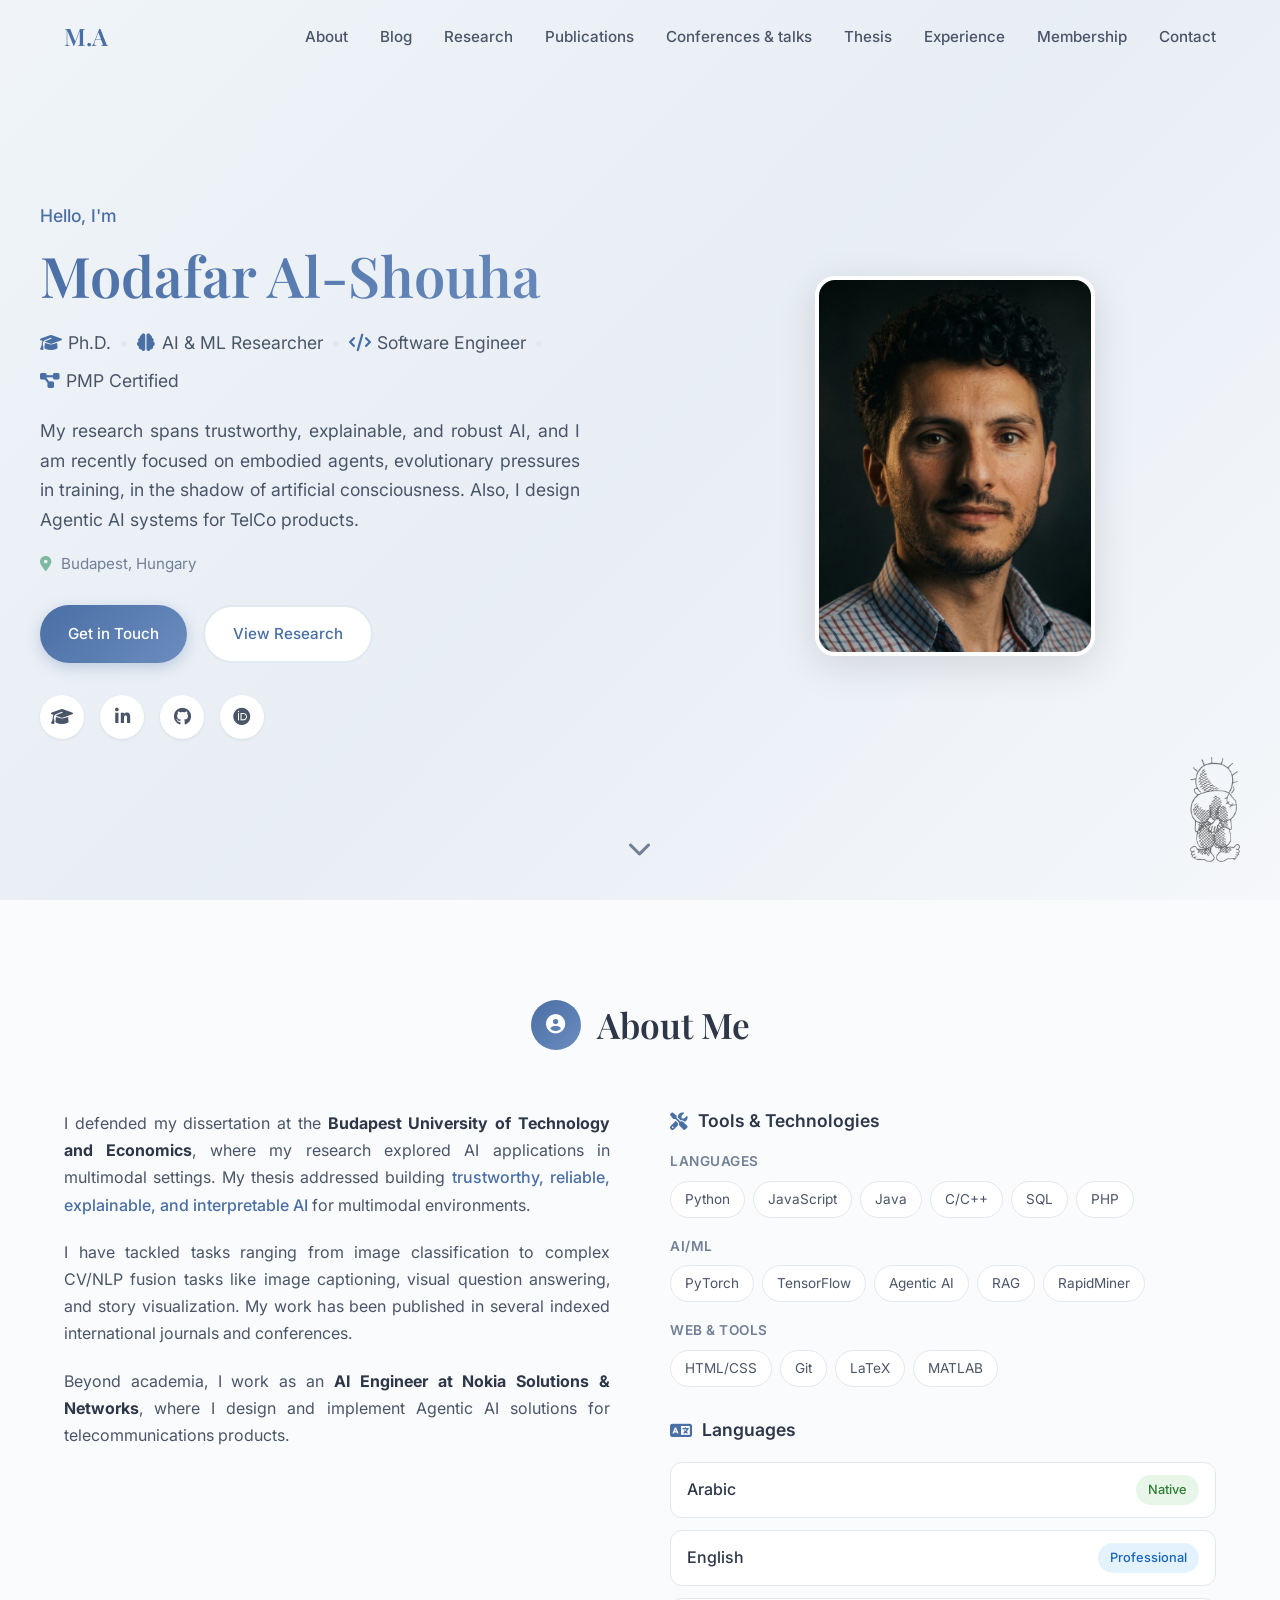
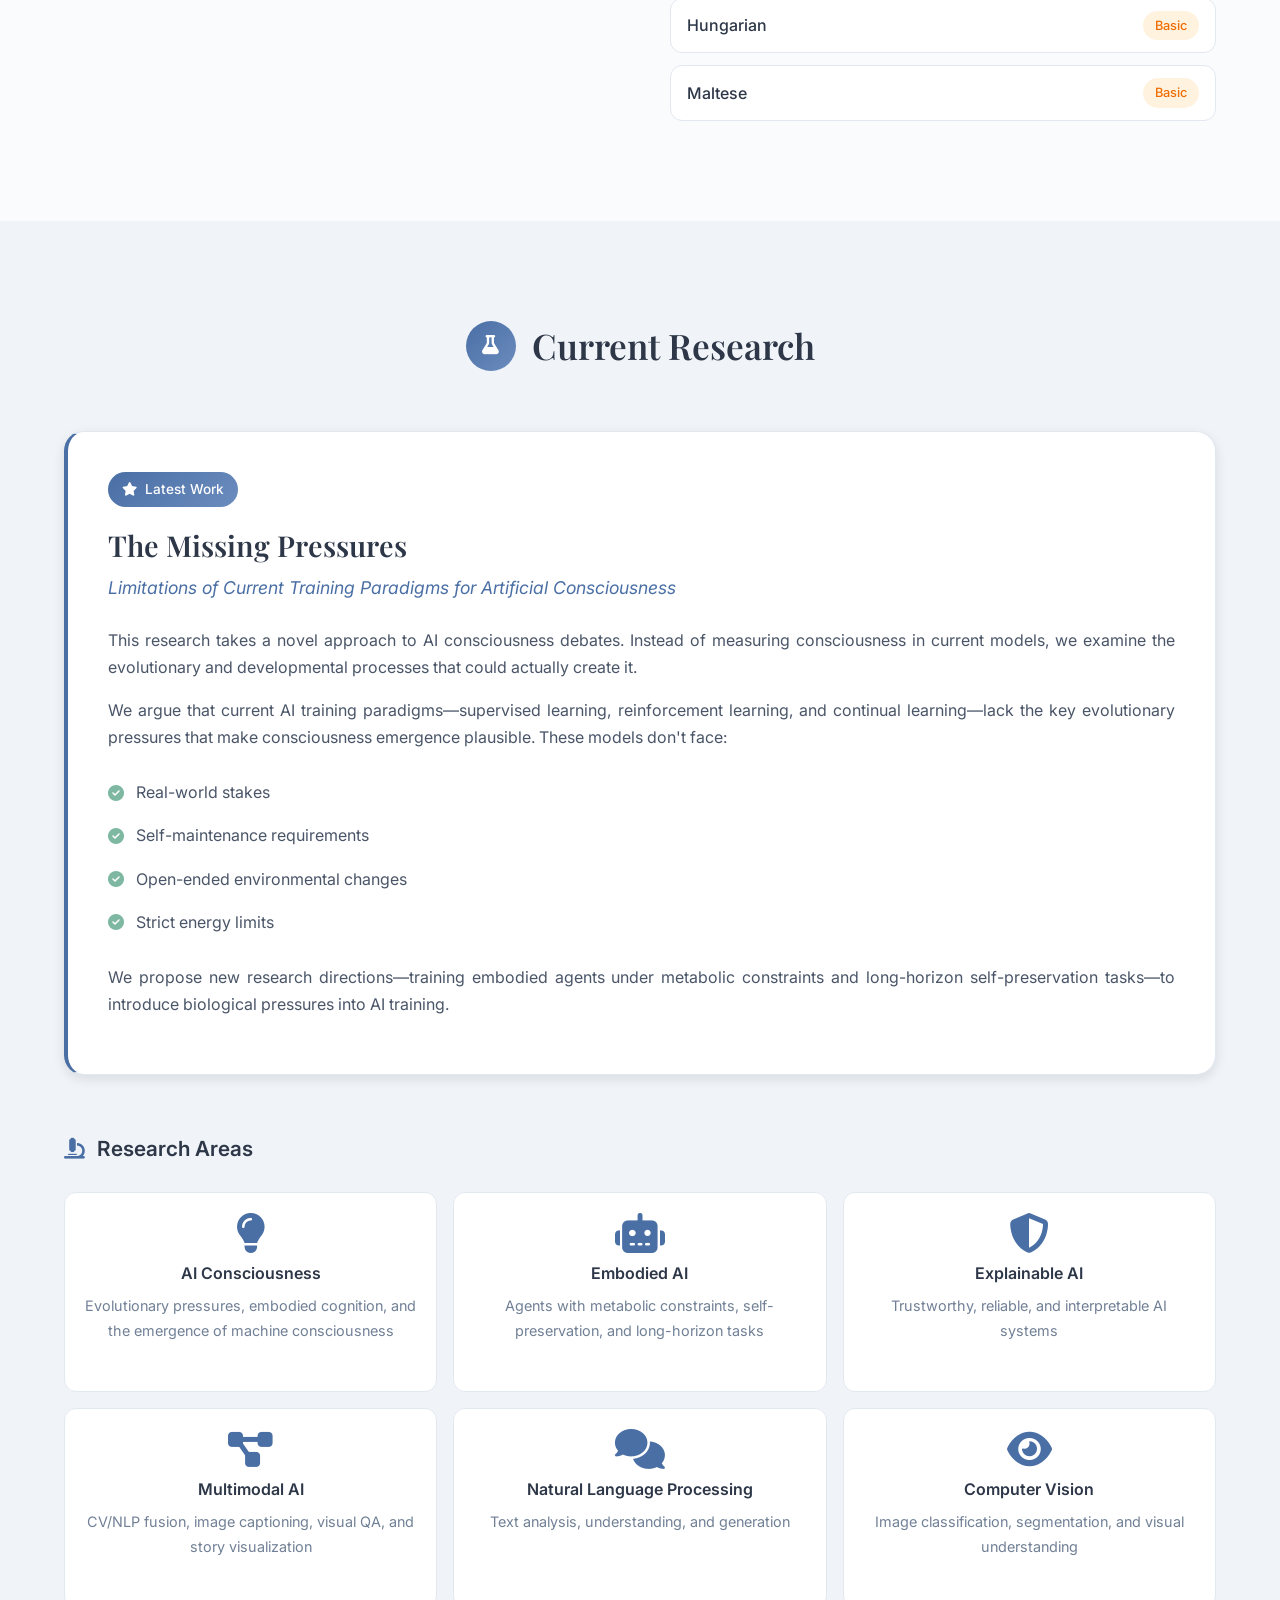
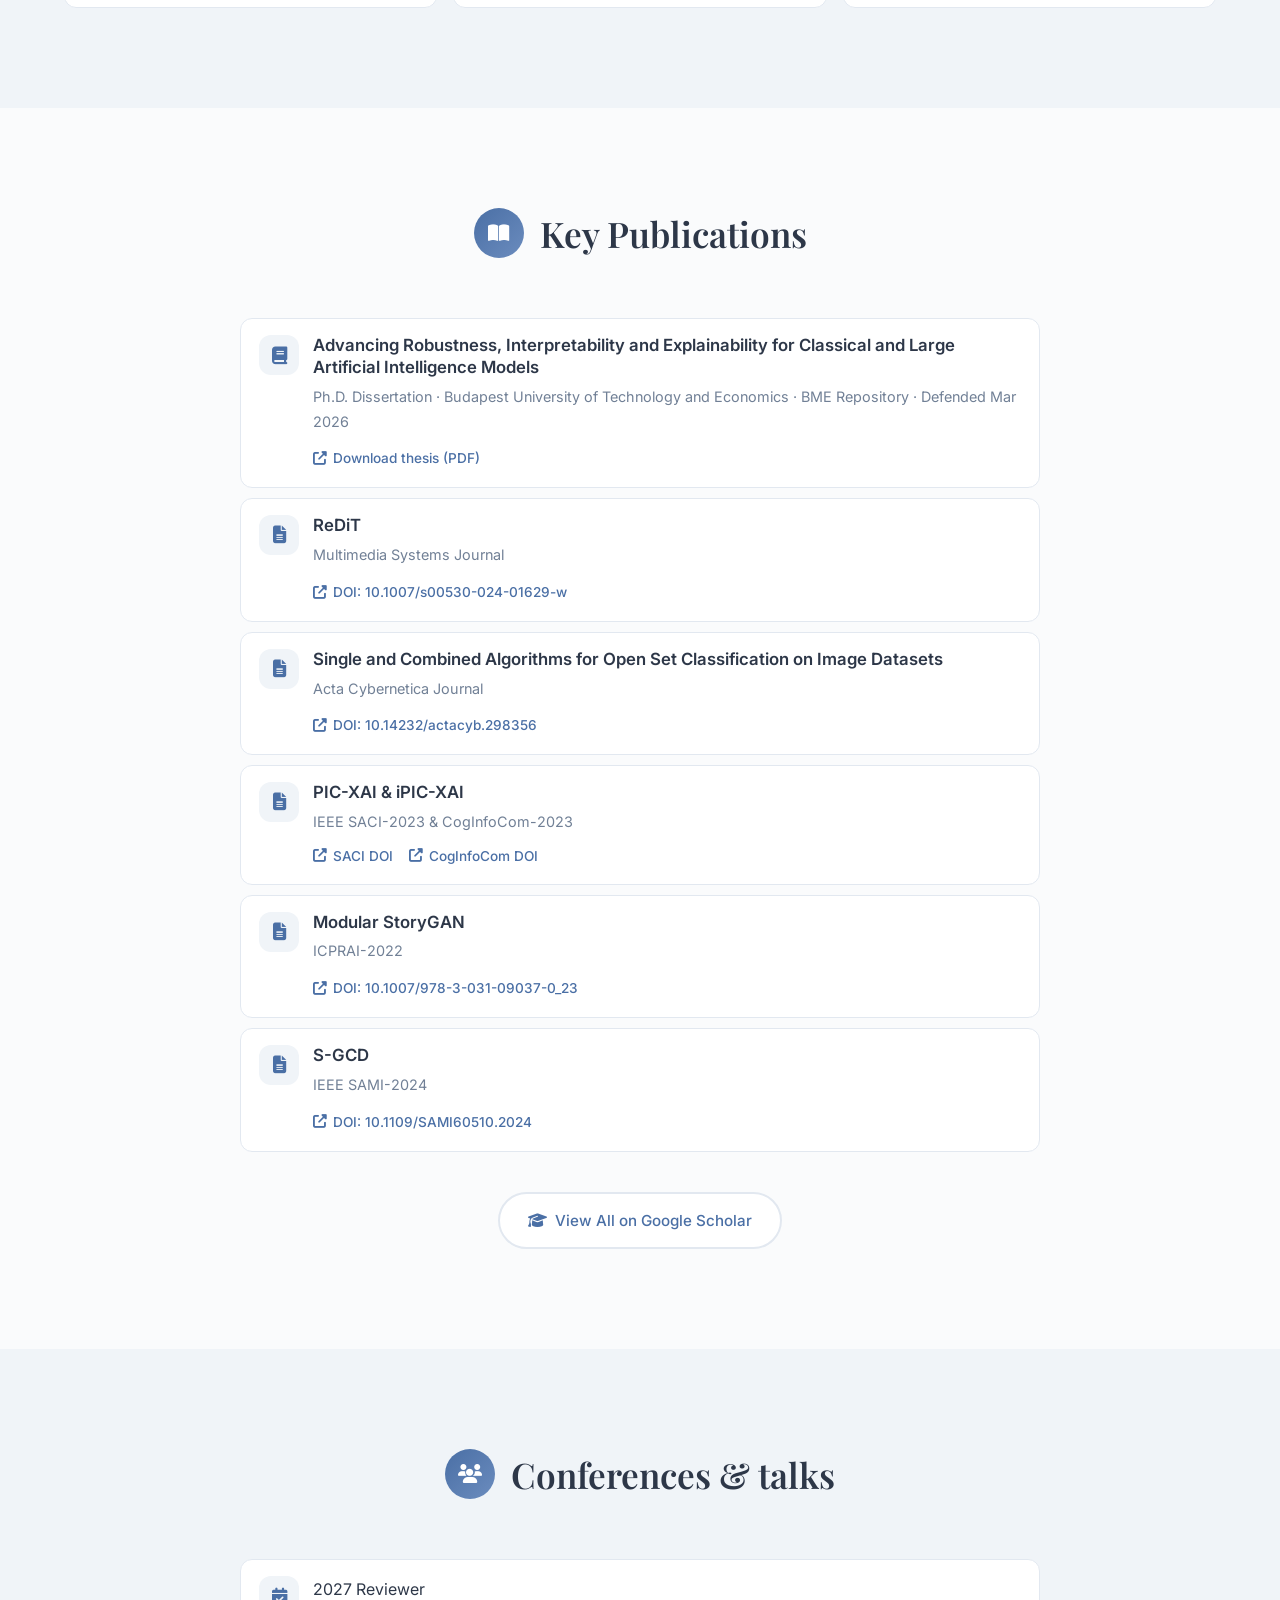
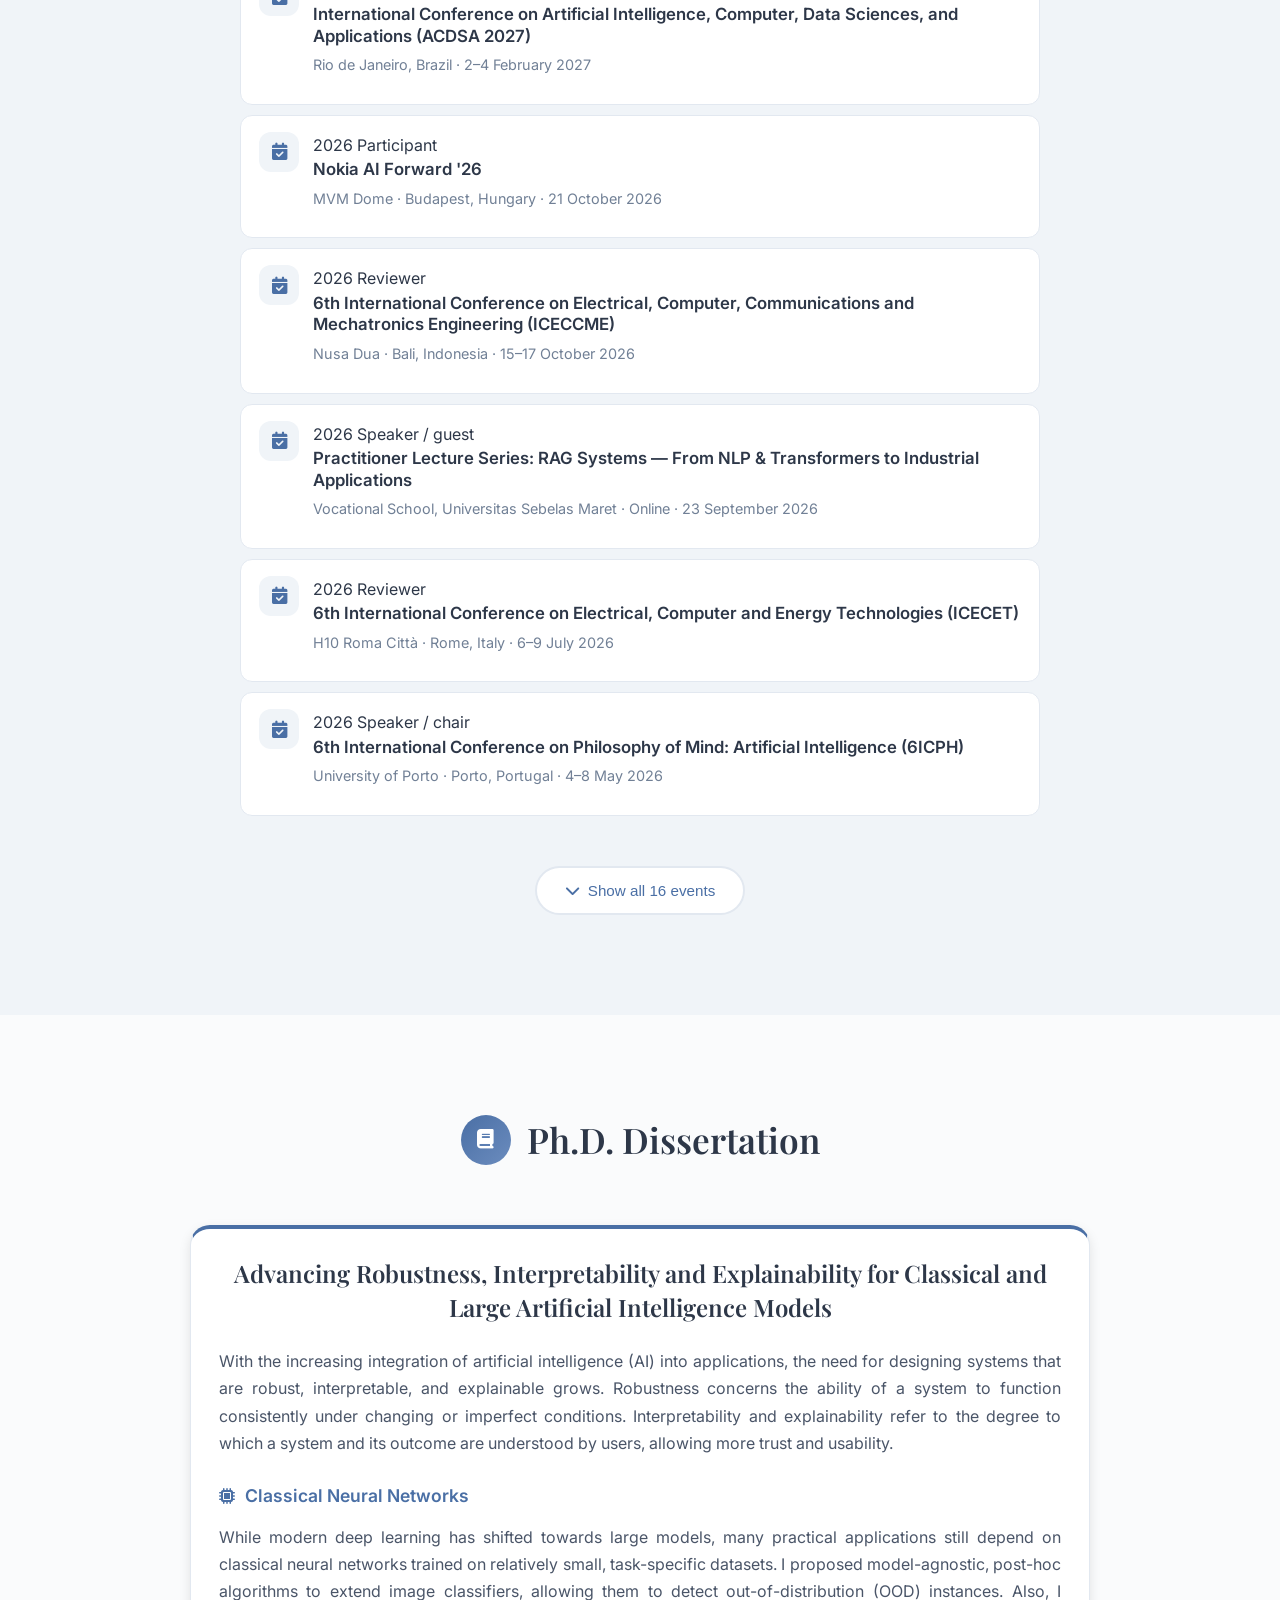
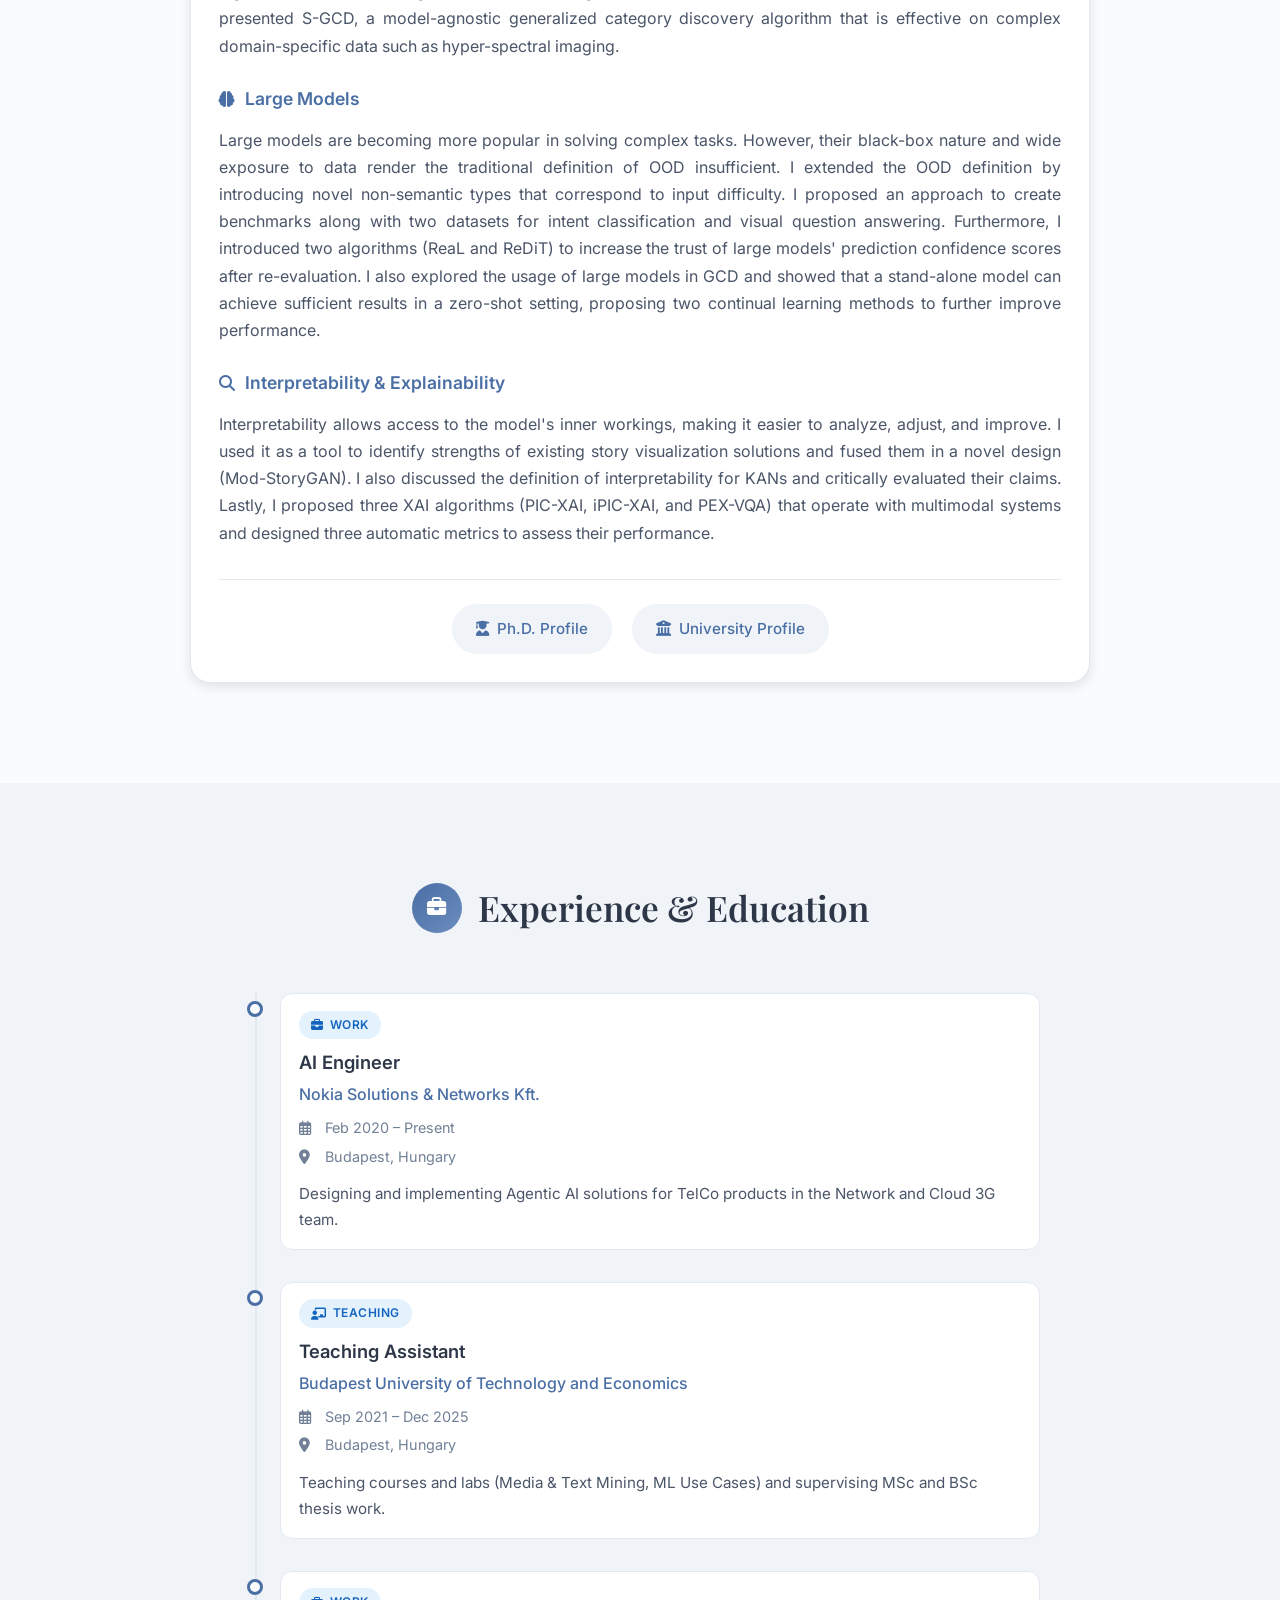
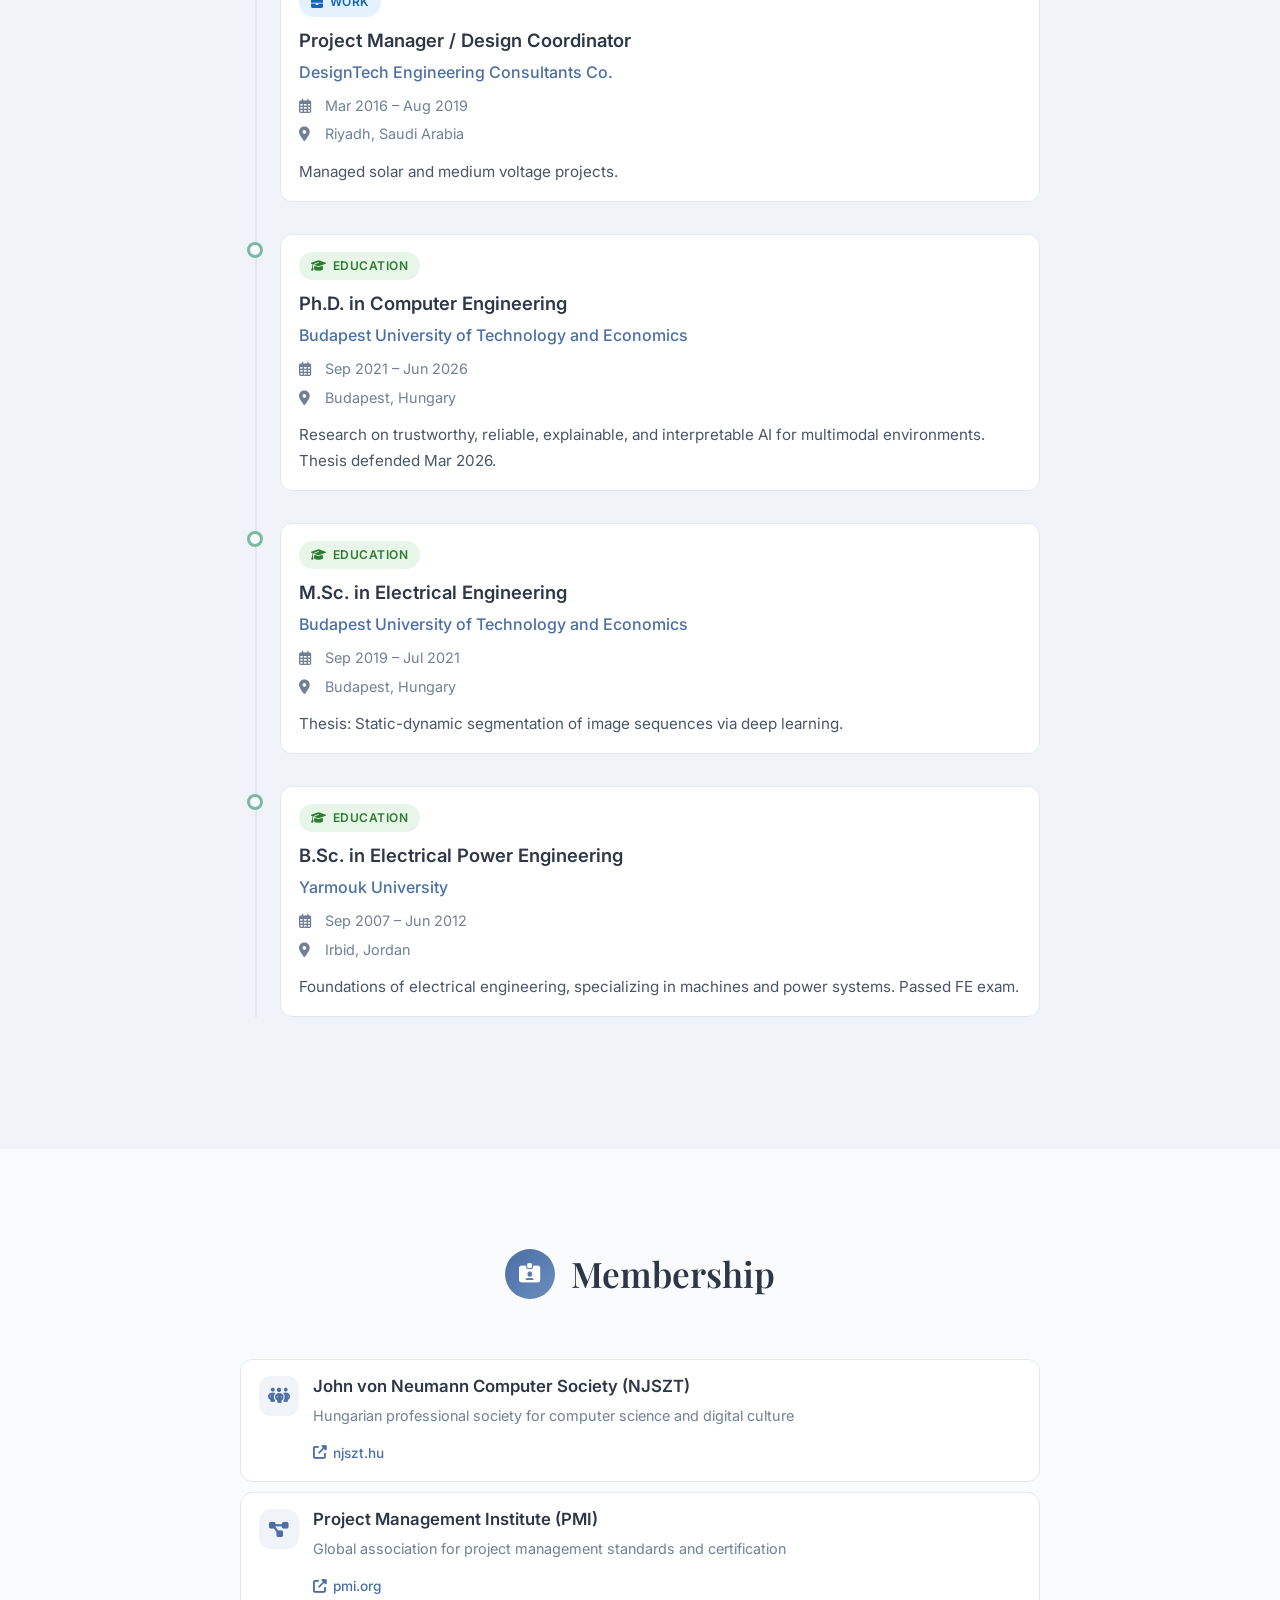
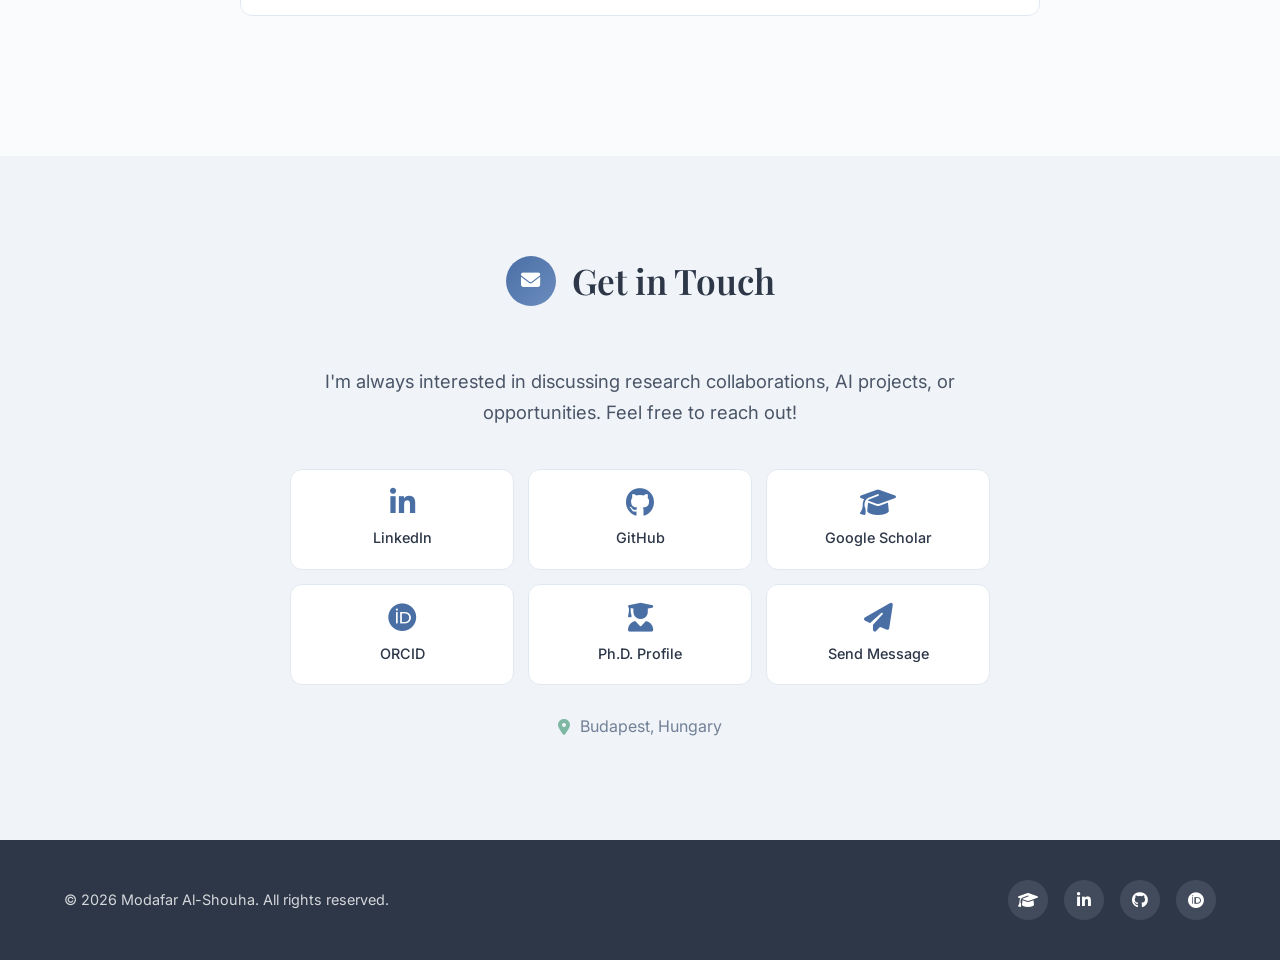
==== commit c292b8d4: "Add ACDSA'27 (reviewer)" ====
--- a/index.html
+++ b/index.html
@@ -360,6 +360,17 @@
                     <div class="pub-icon"><i class="fas fa-calendar-check"></i></div>
                     <div class="pub-content">
                         <div class="conference-meta">
+                            <span class="conf-year">2027</span>
+                            <span class="conf-role reviewer">Reviewer</span>
+                        </div>
+                        <h4><a href="https://www.acdsa.org/" target="_blank" rel="noopener noreferrer">International Conference on Artificial Intelligence, Computer, Data Sciences, and Applications (ACDSA 2027)</a></h4>
+                        <p class="pub-venue">Rio de Janeiro, Brazil · 2–4 February 2027</p>
+                    </div>
+                </div>
+                <div class="publication-item conference-item">
+                    <div class="pub-icon"><i class="fas fa-calendar-check"></i></div>
+                    <div class="pub-content">
+                        <div class="conference-meta">
                             <span class="conf-year">2026</span>
                             <span class="conf-role participant">Participant</span>
                         </div>
